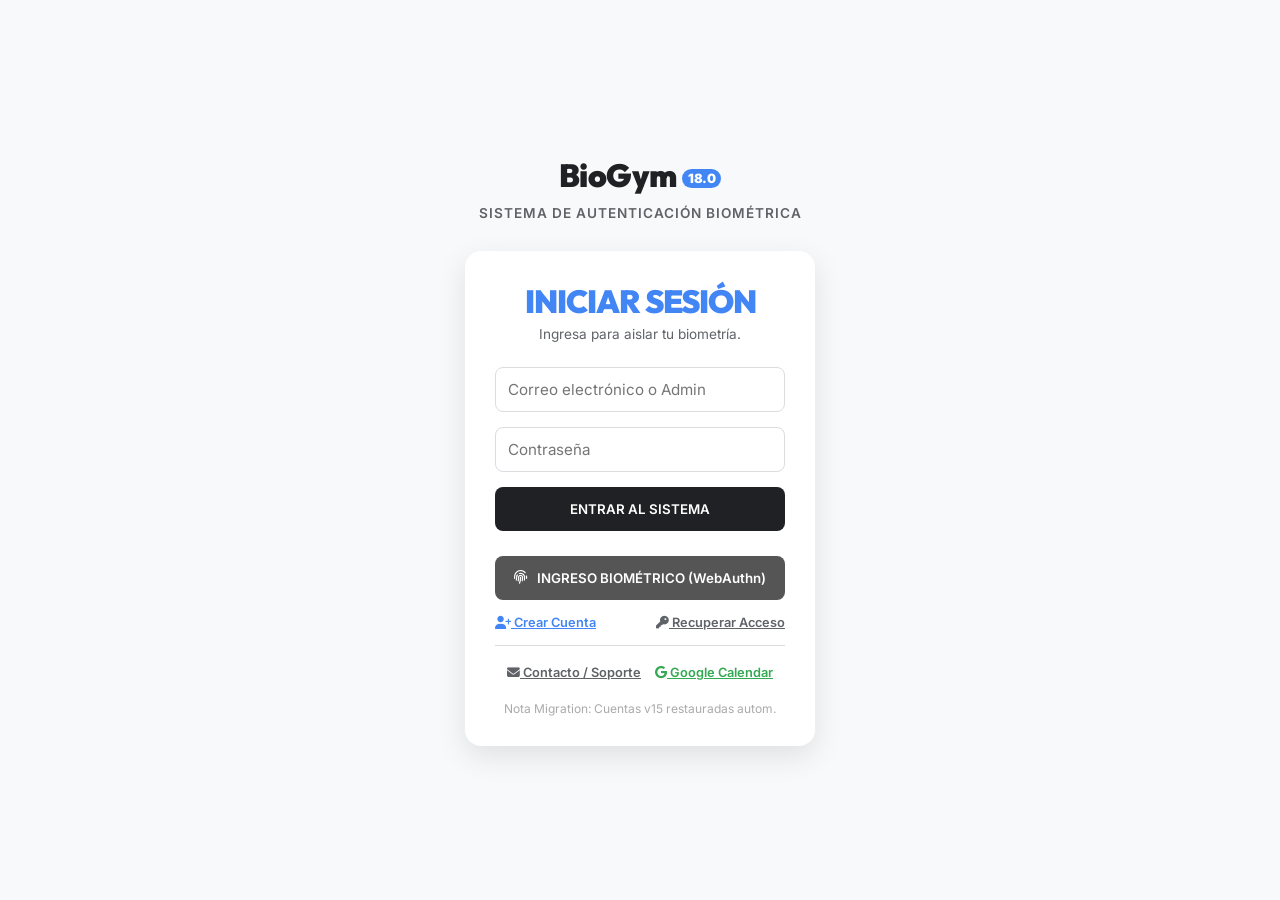
==== index.html @ f43988d3 "Revert to stable v3 - working state" ====
<!DOCTYPE html>
<html lang="es">

<head>
    <meta charset="UTF-8">
    <meta name="viewport" content="width=device-width, initial-scale=1.0, maximum-scale=1.0, user-scalable=0">
    <meta name="theme-color" content="#4285F4">
    <meta name="apple-mobile-web-app-capable" content="yes">
    <meta name="apple-mobile-web-app-status-bar-style" content="black-translucent">
    <title>BioGym | ECOSYSTEM v20.0</title>
    <link rel="manifest" href="manifest.json">
    <link rel="stylesheet" href="style.css">
    <link
        href="https://fonts.googleapis.com/css2?family=Outfit:wght@300;600;900&family=Inter:wght@400;700;800&display=swap"
        rel="stylesheet">
    <link rel="stylesheet" href="https://cdnjs.cloudflare.com/ajax/libs/font-awesome/6.4.0/css/all.min.css">
    <script src="https://cdn.jsdelivr.net/npm/chart.js"></script>
    
</head>

<body class="light-mode">
    <!-- AUTHENTICATION MATRIC -->
    <div id="auth-screen">
        <div class="g-logo" style="margin-bottom:10px; font-size:2rem;">BioGym <span class="v-pill"
                style="font-size:0.8rem;">18.0</span></div>
        <p
            style="color:var(--text-sec); font-size:0.85rem; font-weight:600; margin-bottom:30px; letter-spacing:1px; text-transform:uppercase;">
            Sistema de Autenticación Biométrica</p>

        <div class="auth-box">
            <h1 id="auth-title">INICIAR SESIÓN</h1>
            <p id="auth-subtitle">Ingresa para aislar tu biometría.</p>
            <input type="email" id="auth-email" placeholder="Correo electrónico o Admin">
            <input type="password" id="auth-pass" placeholder="Contraseña">

            <button class="auth-btn" id="btn-login-action" onclick="doLogin()">ENTRAR AL SISTEMA</button>
            <button class="auth-btn" id="btn-login-bio"
                style="background:#555; display:flex; gap:10px; justify-content:center; align-items:center; margin-top:10px;"
                onclick="doBiometric()"><i class="fas fa-fingerprint"></i> INGRESO BIOMÉTRICO
                (WebAuthn)</button>

            <div style="display:flex; justify-content:space-between; margin-top:15px; font-size:0.85rem;">
                <span class="auth-switch" onclick="toggleMode()"><i class="fas fa-user-plus"></i> Crear
                    Cuenta</span>
                <span class="auth-switch" style="color:var(--text-sec)" onclick="recoverAccount()"><i
                        class="fas fa-key"></i> Recuperar Acceso</span>
            </div>
            <div style="margin-top:15px; padding-top:15px; border-top:1px solid var(--border); text-align:center;">
                <span class="auth-switch" style="color:var(--text-sec); font-size:0.8rem;"
                    onclick="openContactModal()"><i class="fas fa-envelope"></i> Contacto / Soporte</span>
                <span class="auth-switch" style="color:var(--green); font-size:0.8rem; margin-left:10px;"
                    onclick="signInGoogle()"><i class="fab fa-google"></i> Google Calendar</span>
            </div>
            <div style="margin-top:20px; font-size:0.75rem; color:#aaa;">Nota Migration: Cuentas v15 restauradas autom.
            </div>
        </div>
    </div>

    <!-- ADMIN PANEL -->
    <div class="app-wrap" id="admin-app" style="display:none; padding:20px;">
        <header class="g-header">
            <div class="g-header-left">
                <div class="g-logo">BioGym <span class="v-pill" style="background:var(--red);">ADMIN</span></div>
            </div>
            <div class="header-tools">
                <button class="g-btn-del" onclick="logout()">CERRAR SESIÓN</button>
            </div>
        </header>
        <main class="scroll-area" style="padding-top:20px;">
            <h2>Centro de Control Global</h2>
            <p style="color:var(--text-sec); font-size:0.9rem;">Gestión completa de usuarios</p>
            <button class="g-btn-main" onclick="adminAdd()" style="background:var(--green); margin:10px 0;">
                <i class="fas fa-user-plus"></i> AGREGAR USUARIO
            </button>

            <!-- FIREBASE CONFIG PANEL -->
            <div
                style="margin:20px 0; padding:20px; background:rgba(66,133,244,0.07); border-radius:16px; border:1px dashed var(--primary);">
                <div style="font-weight:800; font-size:0.9rem; margin-bottom:10px;"><i class="fas fa-fire"
                        style="color:#FF9800"></i> Configuración Firebase (Cloud DB)</div>
                <p id="fb-status" style="font-size:0.8rem; color:var(--text-sec); margin-bottom:12px;">Sin configurar —
                    los datos solo se guardan localmente.</p>
                <textarea id="fb-config-input" placeholder='Pega aquí el objeto firebaseConfig de tu consola Firebase:
{
  &quot;apiKey&quot;: "AIza...",
  &quot;authDomain&quot;: "tu-proyecto.firebaseapp.com",
  &quot;projectId&quot;: "tu-proyecto",
  &quot;storageBucket&quot;: "...",
  &quot;messagingSenderId&quot;: "...",
  &quot;appId&quot;: "..."
}' style="height:150px; font-family:monospace; font-size:0.75rem; width:100%;"></textarea>
                <button class="g-btn-main" style="margin-top:5px;" onclick="saveFirebaseConfig()"><i
                        class="fas fa-cloud-upload-alt"></i> GUARDAR Y CONECTAR A FIRESTORE</button>
            </div>

            <!-- STATS OVERVIEW -->
            <div style="display:grid; grid-template-columns: repeat(3, 1fr); gap:10px; margin:20px 0;">
                <div style="background:white; padding:15px; border-radius:12px; text-align:center; box-shadow:var(--shadow);">
                    <div style="font-size:1.5rem; font-weight:900; color:var(--primary);" id="admin-total-users">0</div>
                    <div style="font-size:0.7rem; color:var(--text-sec);">USUARIOS</div>
                </div>
                <div style="background:white; padding:15px; border-radius:12px; text-align:center; box-shadow:var(--shadow);">
                    <div style="font-size:1.5rem; font-weight:900; color:var(--green);" id="admin-active-today">0</div>
                    <div style="font-size:0.7rem; color:var(--text-sec);">HOY</div>
                </div>
                <div style="background:white; padding:15px; border-radius:12px; text-align:center; box-shadow:var(--shadow);">
                    <div style="font-size:1.5rem; font-weight:900; color:#FF9800;" id="admin-total-steps">0</div>
                    <div style="font-size:0.7rem; color:var(--text-sec);">PASOS HOY</div>
                </div>
            </div>

            <!-- SEARCH & FILTER -->
            <div style="margin:15px 0;">
                <input type="text" id="admin-search" placeholder="Buscar usuario..." oninput="filterUsers()" style="width:100%; padding:12px; border:1px solid var(--border); border-radius:8px;">
            </div>

            <table
                style="width:100%; text-align:left; border-collapse:collapse; background:white; border-radius:12px; overflow:hidden; box-shadow:var(--shadow); margin-top:20px;">
                <thead style="background:var(--primary); color:white;">
<tr style="background:var(--primary); color:white;">
                        <th style="padding:10px;">Usuario</th>
                        <th style="padding:10px;">Último Login</th>
                        <th style="padding:10px;">Peso</th>
                        <th style="padding:10px;">Activo</th>
                        <th style="padding:10px;">Editar</th>
                        <th style="padding:10px;">Eliminar</th>
                    </tr>
                </thead>
                <tbody id="admin-user-list">
                    <!-- Filled by JS -->
                </tbody>
            </table>
            <!-- ADMIN BROADCAST PANEL -->
            <div
                style="margin:20px 0; padding:20px; background:rgba(251,188,4,0.08); border-radius:16px; border:1px dashed #FBBC04;">
                <div style="font-weight:800; font-size:0.9rem; margin-bottom:10px;"><i class="fas fa-bullhorn"
                        style="color:#FBBC04"></i> Mensajes del Sistema</div>
                <p style="font-size:0.8rem; color:var(--text-sec); margin-bottom:10px;">Envía un anuncio a todos los
                    usuarios. Aparecerá como banner al iniciar sesión.</p>
                <input type="text" id="broadcast-version" placeholder="Versión (Ej: v20.1)"
                    style="margin-bottom:8px; padding:8px; border:1px solid var(--border); border-radius:6px; width:100%;">
                <textarea id="broadcast-msg" placeholder="Escribe el mensaje para los usuarios..."
                    style="height:80px; width:100%;"></textarea>
                <button class="g-btn-main" style="margin-top:5px; background:#FBBC04; color:#000;"
                    onclick="sendBroadcast()"><i class="fas fa-paper-plane"></i> ENVIAR ANUNCIO</button>
            </div>

            <!-- CONTACT MESSAGES INBOX -->
            <div
                style="margin:10px 0; padding:20px; background:rgba(52,168,83,0.07); border-radius:16px; border:1px dashed var(--green);">
                <div style="font-weight:800; font-size:0.9rem; margin-bottom:10px;"><i class="fas fa-inbox"
                        style="color:var(--green)"></i> Mensajes de Contacto</div>
                <div id="admin-contact-inbox" style="font-size:0.8rem; color:var(--text-sec);">Cargando mensajes...
                </div>
            </div>

        </main>
    </div>

    <!-- MAIN APP ECOSYSTEM -->
    <div class="app-wrap" id="main-app" style="display:none;">
        <header class="g-header">
            <div class="g-header-left">
                <div class="g-logo" onclick="openProfilePanel()" style="cursor:pointer;">BioGym <span class="v-pill">20.0</span></div>
                <div id="sync-label" class="sync-status"><i class="fas fa-cloud"></i></div>
            </div>
            <div class="header-tools">
                <button class="icon-btn" onclick="openGuideModal()"><i class="fas fa-question-circle"></i></button>
                <button class="icon-btn" onclick="openProfilePanel()"><i class="fas fa-user-circle"></i></button>
            </div>
        </header>
        <div class="historical-nav" id="hist-nav-bar">
            <button onclick="changeDay(-1)"><i class="fas fa-arrow-left"></i></button>
            <div class="current-day-label" id="active-day-label">HOY</div>
            <button onclick="changeDay(1)"><i class="fas fa-arrow-right"></i></button>
        </div>
        <main id="main-scroll" class="scroll-area">
            <div id="dash" class="view-content active">
                <div class="dash-greeting">
                    <h2 id="dash-greeting">¡Hola!</h2>
                    <p id="dash-motd">"El progreso no es lineal, es constante."</p>
                </div>
                <!-- ANNOUNCEMENT BANNER -->
                <div id="announcement-banner"
                    style="display:none; background:linear-gradient(135deg,#174EA6,#4285F4); color:white; padding:12px 15px; border-radius:12px; margin-bottom:10px; font-size:0.8rem; position:relative;">
                    <div id="announcement-text"></div>
                    <button onclick="dismissBanner()"
                        style="position:absolute; top:8px; right:8px; background:rgba(255,255,255,0.2); border:none; color:white; border-radius:50%; width:24px; height:24px; cursor:pointer;"><i
                            class="fas fa-times"></i></button>
                </div>

                <!-- STEP COUNTER + LOCATION PROMPT -->
                <section class="tile-card"
                    style="background:linear-gradient(135deg,rgba(66,133,244,0.08), rgba(52,168,83,0.08)); border:1px solid rgba(66,133,244,0.2);">
                    <div style="display:flex; justify-content:space-between; align-items:center;">
                        <div>
                            <div
                                style="font-size:0.7rem; font-weight:700; color:var(--text-sec); text-transform:uppercase; letter-spacing:0.5px;">
                                <i class="fas fa-shoe-prints"></i> PASOS HOY
                            </div>
                            <div style="font-size:2.2rem; font-weight:900; color:var(--primary); letter-spacing:-1px;"
                                id="step-count">0</div>
                            <div style="font-size:0.7rem; color:var(--text-sec);"><span id="step-calories">0</span> kcal
                                estimadas</div>
                            <div
                                style="font-size:0.75rem; font-weight:700; color:var(--text-sec); margin-top:5px; border-top:1px solid rgba(0,0,0,0.05); padding-top:5px;">
                                <i class="fas fa-weight"></i> PESO: <span id="dash-weight-val">0</span> kg
                            </div>
                        </div>
                        <div style="text-align:right;">
                            <div
                                style="font-size:0.7rem; font-weight:700; color:var(--text-sec); text-transform:uppercase; letter-spacing:0.5px;">
                                <i class="fas fa-map-marker-alt"></i> ZONA ACTUAL
                            </div>
                            <div id="current-zone"
                                style="font-size:0.85rem; font-weight:700; color:var(--text-main); max-width:150px;">
                                Detectando...</div>
                        </div>
                    </div>
                    <div id="location-mood-prompt"
                        style="display:none; margin-top:12px; padding:10px; background:rgba(255,255,255,0.7); border-radius:8px; font-size:0.8rem;">
                        <div id="location-prompt-text" style="font-weight:600; margin-bottom:8px;"></div>
                        <div style="display:flex; gap:8px; flex-wrap:wrap;">
                            <button onclick="logDailyMood('Feliz')"
                                style="background:var(--green); color:white; border:none; border-radius:6px; padding:4px 10px; font-size:0.75rem; cursor:pointer;">Feliz</button>
                            <button onclick="logDailyMood('Neutral')"
                                style="background:var(--primary); color:white; border:none; border-radius:6px; padding:4px 10px; font-size:0.75rem; cursor:pointer;">Neutral</button>
                            <button onclick="logDailyMood('Ansioso')"
                                style="background:#FF9800; color:white; border:none; border-radius:6px; padding:4px 10px; font-size:0.75rem; cursor:pointer;">Ansioso</button>
                            <button onclick="logDailyMood('Triste')"
                                style="background:var(--red); color:white; border:none; border-radius:6px; padding:4px 10px; font-size:0.75rem; cursor:pointer;">Triste</button>
                        </div>
                        <div id="location-encourage"
                            style="margin-top:8px; font-style:italic; color:var(--primary); font-size:0.75rem;"></div>
                    </div>
                </section>

                <!-- AI COPILOT -->
                <section class="tile-card ai-hero">
                    <div class="ai-box">
                        <div class="ai-orb"></div>
                        <div class="ai-text" id="ai-health-tip">Analizando biometría para generar sugerencias...</div>
                    </div>
                </section>

                <div id="ai-analysis-result" class="ai-response-box"
                    style="display:none; margin-bottom:15px; margin-top:0;"></div>

                <!-- EMOCIONAL -->
                <section class="tile-card">
                    <div class="tile-label">REACCIÓN EMOCIONAL</div>
                    <div class="mood-grid-btns" style="grid-template-columns: repeat(5, 1fr);">
                        <button id="mood-Feliz" class="mood-btn" onclick="logDailyMood('Feliz')"><i
                                class="fas fa-smile"></i><span style="font-size:0.65rem;">FELIZ</span></button>
                        <button id="mood-Neutral" class="mood-btn" onclick="logDailyMood('Neutral')"><i
                                class="fas fa-meh"></i><span style="font-size:0.65rem;">NEUTRAL</span></button>
                        <button id="mood-Ansioso" class="mood-btn" onclick="logDailyMood('Ansioso')"><i
                                class="fas fa-bolt"></i><span style="font-size:0.65rem;">ANSIOSO</span></button>
                        <button id="mood-Enojado" class="mood-btn" onclick="logDailyMood('Enojado')"><i
                                class="fas fa-angry"></i><span style="font-size:0.65rem;">ENOJADO</span></button>
                        <button id="mood-Triste" class="mood-btn" onclick="logDailyMood('Triste')"><i
                                class="fas fa-frown"></i><span style="font-size:0.65rem;">TRISTE</span></button>
                    </div>
                </section>
                <!-- HEALTH -->
                <section class="tile-card health-box">
                    <div class="tile-label">MÉTRICAS DE BIENESTAR</div>
                    <div class="metrics-stack">
                        <div class="metric-row">
                            <span>Agua (<span id="target-water">2.5L</span>)</span>
                            <div class="progress">
                                <div id="bar-water" class="bar"></div>
                            </div>
                        </div>
                        <div class="metric-row">
                            <span>Sueño (8H)</span>
                            <div class="progress">
                                <div id="bar-sleep" class="bar"></div>
                            </div>
                        </div>
                        <div class="sleep-quality-row">
                            <span>Calidad Sueño:</span>
                            <div class="quality-btns">
                                <button onclick="saveSleepQuality(1)">1</button>
                                <button onclick="saveSleepQuality(3)">3</button>
                                <button onclick="saveSleepQuality(5)">5</button>
                                <button onclick="saveSleepQuality(7)">7</button>
                                <button onclick="saveSleepQuality(10)">10</button>
                            </div>
                        </div>
                    </div>
                    <textarea id="dream-input" placeholder="¿Qué soñaste? (opcional)" style="margin-top:10px; height:50px;" oninput="saveDream()"></textarea>
                </section>
                <!-- HABITS -->
                <section class="tile-card">
                    <div class="tile-head">
                        <span class="tile-label">HÁBITOS DE HOY</span>
                        <div class="habit-tools">
                            <button class="icon-btn small" onclick="toggleEditHabits()"><i
                                    class="fas fa-pen"></i></button>
                            <button class="add-btn" onclick="openHabitModal()"><i class="fas fa-plus"></i></button>
                        </div>
                    </div>
                    <div id="action-grid" class="action-grid"></div>
                </section>
                <div class="tile-grid-2">
                    <div class="tile-card bio-tile">
                        <div class="bio-icon"><i class="fas fa-droplet"></i></div>
                        <div class="bio-val"><span id="water-val">0.0</span>L</div>
                        <div class="bio-ctrls"><button onclick="updateWater(-0.5)">-</button><button
                                onclick="updateWater(0.5)">+</button></div>
                    </div>
                    <div class="tile-card bio-tile">
                        <div class="bio-icon"><i class="fas fa-moon"></i></div>
                        <div class="bio-val"><span id="sleep-val">0</span>H</div>
                        <div class="bio-ctrls"><button onclick="updateSleep(-1)">-</button><button
                                onclick="updateSleep(1)">+</button></div>
                    </div>
                </div>
                <section class="tile-card nut-card">
                    <div class="tile-label">REGISTRO NUTRICIONAL DIARIO</div>
                    <div class="nut-fields">
                        <div class="nut-f"><label>Desayuno</label><input type="text" id="nut-breakfast"
                                oninput="saveDailyData()"></div>
                        <div class="nut-f"><label>Almuerzo</label><input type="text" id="nut-lunch"
                                oninput="saveDailyData()"></div>
                        <div class="nut-f"><label>Cena</label><input type="text" id="nut-dinner"
                                oninput="saveDailyData()"></div>
                    </div>
                </section>
                <!-- PESO Y NUTRICION -->
                <section class="tile-card" id="weight-section">
                    <div class="tile-head"><span class="tile-label"><i class="fas fa-weight"></i> PESO & NUTRICIÓN</span></div>
                    <div class="weight-input-row">
                        <input type="number" id="weight-input" placeholder="Peso (kg)" step="0.1" onchange="saveWeight()">
                        <button onclick="saveWeight()" class="g-btn-main" style="width:auto; padding:10px 20px;"><i class="fas fa-save"></i></button>
                    </div>
                    <div class="weight-chart-row"><canvas id="weight-chart" style="max-height:100px; width:100%;"></canvas></div>
                    <div class="macros-row">
                        <div class="macro-input"><label>Calorías</label><input type="number" id="cal-input" placeholder="0" onchange="saveMacros()"></div>
                        <div class="macro-input"><label>Proteína (g)</label><input type="number" id="prot-input" placeholder="0" onchange="saveMacros()"></div>
                        <div class="macro-input"><label>Carbs (g)</label><input type="number" id="carb-input" placeholder="0" onchange="saveMacros()"></div>
                        <div class="macro-input"><label>Grasas (g)</label><input type="number" id="fat-input" placeholder="0" onchange="saveMacros()"></div>
                    </div>
                </section>
                <!-- EJERCICIOS -->
                <section class="tile-card">
                    <div class="tile-head">
                        <span class="tile-label"><i class="fas fa-dumbbell"></i> EJERCICIOS</span>
                        <button class="add-btn" onclick="openExerciseModal()"><i class="fas fa-plus"></i></button>
                    </div>
                    <div id="exercise-list" class="exercise-list"></div>
                </section>
                <!-- MEDICIONES CORPORALES -->
                <section class="tile-card">
                    <div class="tile-head"><span class="tile-label"><i class="fas fa-ruler"></i> MEDICIONES</span></div>
                    <div class="measure-grid">
                        <div class="measure-item"><label>Cintura (cm)</label><input type="number" id="waist-input" onchange="saveMeasure('waist')"></div>
                        <div class="measure-item"><label>Bíceps (cm)</label><input type="number" id="bicep-input" onchange="saveMeasure('bicep')"></div>
                        <div class="measure-item"><label>Pecho (cm)</label><input type="number" id="chest-input" onchange="saveMeasure('chest')"></div>
                        <div class="measure-item"><label>Pierna (cm)</label><input type="number" id="leg-input" onchange="saveMeasure('leg')"></div>
                    </div>
                    <button class="g-btn-main" onclick="showMeasureHistory()"><i class="fas fa-history"></i> VER HISTORIAL</button>
                </section>
                <!-- FOTOS DE PROGRESO -->
                <section class="tile-card">
                    <div class="tile-head"><span class="tile-label"><i class="fas fa-camera"></i> FOTOS PROGRESO</span></div>
                    <div class="progress-photos-grid" id="progress-photos"></div>
                    <input type="file" id="progress-photo-upload" accept="image/*" style="display:none;" onchange="uploadProgressPhoto()">
                    <button class="g-btn-main" onclick="document.getElementById('progress-photo-upload').click()"><i class="fas fa-camera"></i> SUBIR FOTO</button>
                </section>
                <section class="tile-card">
                    <div class="tile-label">BITÁCORA COGNITIVA & IA</div>
                    <textarea id="welfare-notes"
                        placeholder="Escribe tus reflexiones del día... El análisis aparece automáticamente."
                        oninput="saveDailyData(); scheduleBitacoraAnalysis();"></textarea>
                    <button class="g-btn-main" onclick="analyzeCognitiveLog()" style="margin-top:5px;"><i
                            class="fas fa-robot"></i> Analizar con IA (Manual)</button>
                    <div id="bitacora-typing-indicator"
                        style="display:none; font-size:0.75rem; color:var(--primary); margin-top:5px;"><i
                            class="fas fa-circle-notch fa-spin"></i> Analizando en tiempo real...</div>
                </section>
                <section class="tile-card timeline-card">
                    <div class="tile-label">HISTORIAL (GEO-TAGGED LUGARES)</div>
                    <div id="daily-log" class="timeline-list"></div>
                </section>
            </div>
            <!-- MONTHLY CALENDAR -->
            <div id="monthly" class="view-content">
                <section class="tile-card">
                    <div class="tile-head">
                        <span class="tile-label"><i class="fas fa-calendar-alt"></i> CALENDARIO MES</span>
                        <div class="cal-nav">
                            <button onclick="changeMonthlyView(-1)"><i class="fas fa-chevron-left"></i></button>
                            <span id="monthly-title" style="font-weight: 800; text-transform: uppercase;">...</span>
                            <button onclick="changeMonthlyView(1)"><i class="fas fa-chevron-right"></i></button>
                        </div>
                    </div>
                    <div style="font-size:0.75rem; color:#666; text-align:center; margin-bottom:15px;">Toca un día para
                        abrir su registro detallado de rutas y actividades.<br>Colores según estado emocional.</div>
                    <div id="monthly-calendar-grid" class="g-calendar-grid" style="display:grid; grid-template-columns:repeat(7,1fr); gap:3px; margin-bottom:15px;"></div>
                    <div id="monthly-ai-report"
                        style="margin-top:20px; padding:15px; background:rgba(66,133,244,0.05); border-radius:12px; border:1px solid rgba(66,133,244,0.2); font-size:0.8rem; line-height:1.5;">
                    </div>
                </section>
            </div>
            <!-- STATS -->
            <div id="stats" class="view-content">
                <section class="tile-card">
                    <div class="tile-label">TENDENCIA EMOCIONAL 7 DÍAS</div>
                    <div style="display:flex; justify-content:space-around; align-items:flex-end; height:60px; padding-top:10px;"
                        id="mood-bars"></div>
                </section>
                <section class="tile-card">
                    <div class="tile-label">TENDENCIA HÍDRICA Y SUEÑO</div>
                    <canvas id="chart-bio" style="max-height: 200px;"></canvas>
                </section>
                <section class="tile-card map-card">
                    <div class="tile-label">TELEMETRÍA GPS DEL DÍA SELECCIONADO</div>
                    <div id="phantom-map" class="map-container"></div>
                    <div class="gps-hero">
                        <div id="gps-mode" class="gps-mode">ESTÁTICO</div>
                        <div class="gps-data"><span id="gps-speed">0.0 km/h</span> | <span id="gps-dist">0.00 km</span>
                        </div>
                    </div>
                </section>
            </div>
        </main>
        <nav class="g-nav">
            <button class="nav-item active" onclick="showView('dash')"><i
                    class="fas fa-home"></i><span>DASH</span></button>
            <button class="nav-item" onclick="showView('monthly')"><i
                    class="fas fa-calendar-alt"></i><span>MES</span></button>
            <button class="nav-item" onclick="showView('stats')"><i
                    class="fas fa-chart-pie"></i><span>MÉTRICAS</span></button>
        </nav>
    </div>

    <!-- MODALS -->

    <!-- REGISTRATION SECURITY SHIELD -->
    <div id="security-modal" class="modal" style="z-index:9999;">
        <div class="modal-content profile">
            <h3 style="color:var(--primary);"><i class="fas fa-shield-alt"></i> MATRIX DE SEGURIDAD BIOGYM</h3>
            <p style="font-size:0.85rem; color:#666;">Tu biometría está localmente encriptada. Guarda esta frase
                mnemotécnica inviolable de 12 palabras y tus códigos estáticos para recuperar cuenta si olvidas tu
                clave.</p>
            <div style="background:#eee; padding:15px; border-radius:8px; margin:15px 0;">
                <strong style="color:red; font-size:0.8rem;">Frase Mnemotécnica (Cópiala):</strong><br>
                <code id="sec-phrase" style="word-wrap:break-word; font-size:1.1rem; color:#222;">...</code>
            </div>
            <div style="background:#eee; padding:15px; border-radius:8px; margin:15px 0;">
                <strong style="font-size:0.8rem;">Códigos de Respaldo Offline (Tokens):</strong><br>
                <ul id="sec-tokens" style="font-family:monospace; margin-top:5px; padding-left:20px; color:#222;"></ul>
            </div>
            <button class="g-btn-main" onclick="confirmSecuritySaved()">LO HE GUARDADO CON SEGURIDAD</button>
        </div>
    </div>

    <!-- RECOVERY FLOW -->
    <div id="recovery-modal" class="modal">
        <div class="modal-content profile">
            <h3><i class="fas fa-key"></i> Protocolo de Recuperación</h3>
            <p style="font-size:0.85rem; margin-bottom:15px;">Ingresa tu frase de 12 palabras O un token válido para
                resetear tu bóveda local.</p>
            <input type="email" id="rec-email" placeholder="Usuario/Correo a recuperar">
            <textarea id="rec-code" placeholder="Pega tu frase de 12 palabras o tu Token único"
                style="height:80px;"></textarea>
            <button class="g-btn-main" onclick="recoverAccount()">RECUPERAR CUENTA</button>
            <button class="g-btn-close" onclick="closeModal()">CANCELAR</button>
        </div>
    </div>

    <!-- PROFILE -->
    <div id="profile-modal" class="modal">
        <div class="modal-content profile">
            <h3>PANEL DE ADMINISTRACIÓN</h3>
            <div class="user-hero">
                <label for="user-avatar-upload" style="cursor:pointer;" title="Subir foto">
                    <img id="user-avatar" src="https://via.placeholder.com/70" class="avatar" alt="Avatar">
                </label>
                <input type="file" id="user-avatar-upload" style="display:none;" accept="image/*"
                    onchange="uploadAvatarLocal()">
                <div class="file-upload-lbl" onclick="document.getElementById('user-avatar-upload').click()">Subir Foto
                    de Perfil</div>
                <div class="manual-profile">
                    <input type="text" id="user-name-input" placeholder="Tu Nombre" onchange="updateProfileManual()">
                </div>
            </div>
            <div class="bio-setup" style="margin-top:15px;">
                <label>Estatura (metros):</label>
                <input type="number" id="user-height" step="0.01" placeholder="Ej: 1.75" onchange="calcBMI()">
                <label>Peso (kg):</label>
                <input type="number" id="user-weight" step="0.1" placeholder="Ej: 70.5" onchange="calcBMI()">
                <div class="bmi-result">Índice (IMC): <strong id="user-bmi"
                        style="font-size:1.2rem;">--</strong><br><span id="bmi-status"></span></div>

                <label style="margin-top:10px; display:block;">Sexo (IA):</label>
                <select id="user-sex" onchange="updateProfileManual()"
                    style="width:100%; padding:8px; border:1px solid var(--border); border-radius:6px;">
                    <option value="none">No especificar</option>
                    <option value="male">Masculino</option>
                    <option value="female">Femenino</option>
                </select>

                <label style="margin-top:10px; display:block;">Actividad Principal / Tipo de Trabajo:</label>
                <select id="user-activity" onchange="updateProfileManual()"
                    style="width:100%; padding:8px; border:1px solid var(--border); border-radius:6px; margin-bottom:8px;">
                    <option value="none">No especificar</option>
                    <option value="sedentary">Trabajo de Oficina / Sedentario</option>
                    <option value="active">Trabajo Físico / Activo</option>
                    <option value="student">Estudiante / Académico</option>
                    <option value="athlete">Atleta / Deportivo</option>
                </select>

                <label>Apellido:</label>
                <input type="text" id="user-apellido" placeholder="Tu Apellido" onchange="updateProfileManual()">
                <label>Edad:</label>
                <input type="number" id="user-age" placeholder="Ej: 35" onchange="updateProfileManual()">
            </div>
            <div
                style="margin-top:15px; padding:15px; background:rgba(52,168,83,0.06); border-radius:12px; border:1px dashed var(--green);">
                <div style="font-size:0.75rem; font-weight:700; color:var(--text-sec); margin-bottom:8px;"><i
                        class="fas fa-envelope"></i> CONTACTO / SOPORTE</div>
                <textarea id="contact-msg-profile" placeholder="Escríbeme tu sugerencia o reporte de error..."
                    style="height:70px;"></textarea>
                <button class="g-btn-main" style="background:var(--green); margin-top:5px; font-size:0.85rem;"
                    onclick="submitContactMessage()"><i class="fas fa-paper-plane"></i> ENVIAR</button>
            </div>
            <div style="margin-top:15px; padding:15px; background:rgba(66,133,244,0.06); border-radius:12px; border:1px dashed var(--primary);">
                <div style="font-size:0.75rem; font-weight:700; color:var(--text-sec); margin-bottom:8px;"><i class="fab fa-google"></i> GOOGLE CALENDAR</div>
                <button class="g-btn-main" style="background:#4285F4; font-size:0.85rem;" onclick="signInGoogle()"><i class="fab fa-google"></i> CONECTAR</button>
                <button class="g-btn-main" style="background:var(--primary); font-size:0.85rem; margin-top:5px;" onclick="syncToGoogleCalendar()"><i class="fas fa-sync"></i> SINCRONIZAR HOY</button>
            </div>
            <div style="margin-top:15px; padding:15px; background:rgba(234,67,53,0.06); border-radius:12px; border:1px dashed var(--red);">
                <div style="font-size:0.75rem; font-weight:700; color:var(--text-sec); margin-bottom:8px;"><i class="fas fa-cloud-download-alt"></i> SINCRONIZAR ENTRE EQUIPOS</div>
                <button class="g-btn-main" style="background:#000; font-size:0.85rem;" onclick="crossDeviceSync()"><i class="fas fa-sync"></i> TRAER DATOS DE LA NUBE</button>

            <div style="margin-top:20px; text-align:left; border-top:1px solid var(--border); padding-top:15px;">
                <label
                    style="font-size: 0.75rem; font-weight: 700; color: var(--text-sec); display: block; margin-bottom: 5px;"><i
                        class="fas fa-lock"></i> SEGURIDAD DE LA CUENTA</label>
                <div style="display:flex; flex-direction:column; gap:5px;">
                    <button class="g-btn-main" style="background:#000; font-size:0.85rem;"
                        onclick="revealSecurePhrase()"><i class="fas fa-eye"></i> Revelar Frase Mnemotécnica</button>
                    <button class="g-btn-main" style="background:#333; font-size:0.85rem;"
                        onclick="changeUserPassword()"><i class="fas fa-key"></i> Cambiar Contraseña Local</button>
                </div>
            </div>

            <div
                style="margin:20px 0; padding:15px; background:rgba(66,133,244,0.05); border-radius:12px; font-size:0.8rem; text-align:center;">
                <strong>Créditos:</strong><br>Aplicación Desarrollada por el Ing. Angel Rodriguez.<br>
                <a href="https://nautiluz.github.io/Angel-Rodriguez/" target="_blank"
                    style="color:var(--primary); text-decoration:none; display:inline-block; margin-top:5px;"><i
                        class="fas fa-id-card"></i> Ver Tarjeta de Presentación</a>
            </div>

            <button class="g-btn-close" onclick="closeModal()">GUARDAR Y CERRAR</button>
            <button class="g-btn-main" style="background:#9C27B0; margin-top:5px;" onclick="startVoice()"><i class="fas fa-microphone"></i> COMANDOS DE VOZ</button>
            <button class="g-btn-main" style="background:#FF9800; margin-top:5px;" onclick="exportData('json')">📥 Exportar JSON</button>
            <button class="g-btn-main" style="background:#4CAF50; margin-top:5px;" onclick="exportData('csv')">📊 Exportar CSV</button>
            <button class="g-btn-main" style="background:#607D8B; margin-top:5px;" onclick="toggleDarkMode()">🌙 Modo Oscuro</button>
            <button class="g-btn-del" style="background:#5F6368; color:white;" onclick="appLogout()">CERRAR
                SESIÓN</button>
        </div>
    </div>

    <div id="habit-modal" class="modal">
        <div class="modal-content">
            <h3 id="habit-modal-title">NUEVO HÁBITO</h3>
            <input type="hidden" id="edit-habit-id" value="">
            <input type="text" id="habit-name" placeholder="Ej: Entrenamiento">
            <input type="text" id="habit-icon" placeholder="Ej: book, running, star" value="star">
            <button class="g-btn-main" onclick="saveHabitData()">GUARDAR</button>
            <button id="btn-del-habit" class="g-btn-del" onclick="deleteHabit()" style="display:none;">ELIMINAR
                HÁBITO</button>
            <button class="g-btn-close" onclick="closeModal()">CANCELAR</button>
        </div>
    </div>

    <div id="guide-modal" class="modal">
        <div class="modal-content profile" style="text-align:left;">
            <h3>MANUAL OPERATIVO BIOGYM</h3>
            <div style="font-size:0.85rem; line-height:1.6;">
                <strong><i class="fas fa-home"></i> DASH (Panel Central):</strong> Registra agua, sueño y hábitos. El
                contador de pasos y la zona GPS se actualizan automáticamente.<br><br>
                <strong><i class="fas fa-brain"></i> BITÁCORA E IA:</strong> Escribe cómo te sientes. El análisis IA
                aparece automáticamente 2.5 segundos después de que termines de escribir.<br><br>
                <strong><i class="fas fa-map-marker-alt"></i> TELEMETRÍA (Mes):</strong> Las emociones registran
                coordenadas GPS, permitiéndote ver dónde ocurre cada cambio anímico.<br><br>
                <strong><i class="fas fa-shoe-prints"></i> PASOS:</strong> El acelerómetro de tu dispositivo cuenta los
                pasos del día y estima las calorías quemadas.<br><br>
                <strong><i class="fas fa-cloud"></i> SYNC:</strong> Los datos se guardan localmente y en Firebase. Si
                pierdes conexión, se sincronizan automáticamente al reconectar.
            </div>
            <button class="g-btn-close" onclick="closeModal()">ENTENDIDO</button>
        </div>
    </div>

    <!-- PROFILE WIZARD MODAL -->
    <div id="profile-wizard-modal" class="modal" style="z-index:10001;">
        <div class="modal-content profile">
            <h3 style="color:var(--primary);"><i class="fas fa-user-check"></i> Completa tu Perfil BioGym</h3>
            <p style="font-size:0.82rem; color:var(--text-sec); margin-bottom:15px;">Para que el análisis de IA sea
                preciso necesitamos algunos datos básicos. Solo se hace una vez.</p>
            <div class="bio-setup">
                <label>Nombre Completo (Nombre y Apellido):</label>
                <input type="text" id="wiz-name" placeholder="Ej: Angel Rodriguez">
                <label>Edad:</label>
                <input type="number" id="wiz-age" placeholder="Ej: 35">
                <label>Estatura (metros):</label>
                <input type="number" id="wiz-height" step="0.01" placeholder="Ej: 1.75">
                <label>Peso (kg):</label>
                <input type="number" id="wiz-weight" step="0.1" placeholder="Ej: 70.5">
                <label>Sexo (IA):</label>
                <select id="wiz-sex"
                    style="width:100%; padding:8px; border:1px solid var(--border); border-radius:6px; margin-bottom:10px;">
                    <option value="none">No especificar</option>
                    <option value="male">Masculino</option>
                    <option value="female">Femenino</option>
                </select>
                <label>Tipo de Trabajo / Actividad Principal:</label>
                <select id="wiz-activity"
                    style="width:100%; padding:8px; border:1px solid var(--border); border-radius:6px; margin-bottom:10px;">
                    <option value="none">No especificar</option>
                    <option value="sedentary">Trabajo de Oficina / Sedentario</option>
                    <option value="active">Trabajo Físico / Activo</option>
                    <option value="student">Estudiante / Académico</option>
                    <option value="athlete">Atleta / Deportivo</option>
                </select>
            </div>
            <button class="g-btn-main" onclick="saveProfileWizard()"><i class="fas fa-check-circle"></i> GUARDAR Y
                COMENZAR</button>
            <button class="g-btn-close" style="margin-top:8px;" onclick="skipProfileWizard()">Completar más
                tarde</button>
        </div>
    </div>

    <!-- CONTACT MODAL (from login screen) -->
    <div id="contact-modal" class="modal">
        <div class="modal-content">
            <h3><i class="fas fa-envelope"></i> Contacto / Soporte</h3>
            <p style="font-size:0.82rem; color:var(--text-sec); margin-bottom:15px;">Envía sugerencias, reportes de
                errores o cualquier mensaje al desarrollador.</p>
            <input type="email" id="contact-from" placeholder="Tu correo (opcional)">
            <textarea id="contact-msg-modal" placeholder="Escribe tu mensaje aquí..." style="height:100px;"></textarea>
            <button class="g-btn-main" onclick="submitContactFromModal()"><i class="fas fa-paper-plane"></i> ENVIAR
                MENSAJE</button>
            <button class="g-btn-close" style="margin-top:8px;" onclick="closeModal()">CERRAR</button>
        </div>
    </div>

    <script src="app.js"></script>
</body>

</html>
---- style.css ----
/* PHANTOM v15.0 STYLESHEET */
:root {
    --primary: #4285F4;
    --primary-light: #E8F0FE;
    --primary-dark: #174EA6;
    --bg-color: #F8F9FA;
    --surface: #FFFFFF;
    --text-main: #202124;
    --text-sec: #5F6368;
    --border: #DADCE0;
    --shadow: 0 4px 6px rgba(0, 0, 0, 0.05);

    --green: #34A853;
    --green-light: #CEEAD6;
    --red: #EA4335;
    --red-light: #FAD2CF;
    --yellow: #FBBC04;
}

@media (min-width: 768px) {
    .app-wrap { max-width: 480px; margin: 0 auto; }
    body { background: #e5e5e5; }
    #auth-screen { background: linear-gradient(135deg, #F8F9FA 0%, #E8F0FE 100%); }
    .tile-card { padding: 20px; }
    .tile-card:hover { transform: translateY(-2px); transition: 0.2s; }
}

@media (min-width: 1024px) {
    .app-wrap { max-width: 420px; border-radius: 20px; margin: 20px auto; box-shadow: 0 20px 60px rgba(0,0,0,0.15); }
    .tile-grid-2 { grid-template-columns: repeat(2, 1fr); }
}

@media (max-width: 380px) {
    .app-wrap { width: 100%; }
    .action-grid { grid-template-columns: repeat(2, 1fr); }
    .tile-grid-2 { grid-template-columns: 1fr; }
}

* {
    box-sizing: border-box;
    margin: 0;
    padding: 0;
    font-family: 'Inter', sans-serif;
}

body {
    background: var(--bg-color);
    color: var(--text-main);
    height: 100dvh;
    display: flex;
    justify-content: center;
    overflow: hidden;
}

/* AUTH SCREEN */
#auth-screen {
    position: fixed;
    top: 0;
    left: 0;
    right: 0;
    bottom: 0;
    background: var(--bg-color);
    z-index: 10000;
    display: flex;
    flex-direction: column;
    align-items: center;
    justify-content: center;
    padding: 20px;
}

.auth-box {
    background: var(--surface);
    padding: 30px;
    border-radius: 16px;
    box-shadow: 0 10px 30px rgba(0, 0, 0, 0.1);
    width: 100%;
    max-width: 350px;
    text-align: center;
}

.auth-box h1 {
    font-family: 'Outfit', sans-serif;
    font-weight: 900;
    letter-spacing: -1px;
    color: var(--primary);
    margin-bottom: 5px;
}

.auth-box p {
    color: var(--text-sec);
    font-size: 0.85rem;
    margin-bottom: 25px;
}

.auth-box input {
    width: 100%;
    padding: 12px;
    margin-bottom: 15px;
    border: 1px solid var(--border);
    border-radius: 8px;
    font-size: 0.95rem;
}

.auth-btn {
    width: 100%;
    padding: 14px;
    background: var(--text-main);
    color: white;
    border: none;
    border-radius: 8px;
    font-weight: 600;
    cursor: pointer;
    margin-bottom: 15px;
}

.auth-switch {
    font-size: 0.8rem;
    color: var(--primary);
    cursor: pointer;
    font-weight: 600;
    text-decoration: underline;
}

.app-wrap {
    width: 100%;
    max-width: 480px;
    height: 100dvh;
    background: var(--surface);
    display: flex;
    flex-direction: column;
    box-shadow: 0 0 20px rgba(0, 0, 0, 0.05);
    position: relative;
}

/* HEADER */
.g-header {
    height: 60px;
    padding: 0 20px;
    display: flex;
    justify-content: space-between;
    align-items: center;
    border-bottom: 1px solid var(--border);
    background: var(--surface);
}

.g-logo {
    font-family: 'Outfit', sans-serif;
    font-weight: 900;
    font-size: 1.4rem;
    letter-spacing: -0.5px;
}

.v-pill {
    background: var(--primary);
    color: white;
    font-size: 0.6rem;
    padding: 2px 6px;
    border-radius: 10px;
    vertical-align: middle;
}

.sync-status {
    font-size: 0.65rem;
    color: var(--green);
    font-weight: 600;
    margin-top: 2px;
}

.icon-btn {
    background: none;
    border: none;
    font-size: 1.4rem;
    color: var(--primary);
    cursor: pointer;
    padding: 5px;
    margin-left: 10px;
}

/* GREETING */
.dash-greeting {
    padding: 20px 20px 5px 20px;
    text-align: left;
}

.dash-greeting h2 {
    font-size: 1.5rem;
    font-weight: 800;
    color: var(--text-main);
    margin-bottom: 3px;
}

.dash-greeting p {
    font-size: 0.85rem;
    color: var(--text-sec);
    font-style: italic;
}

/* NAV / HISTORY */
.historical-nav {
    display: none;
    justify-content: space-between;
    align-items: center;
    padding: 10px 20px;
    background: var(--primary-light);
    color: var(--primary-dark);
    font-weight: 700;
}

.historical-nav button {
    background: none;
    border: none;
    font-size: 1.2rem;
    color: var(--primary);
    cursor: pointer;
}

.current-day-label {
    font-size: 1rem;
    text-transform: uppercase;
    font-weight: 800;
}

.scroll-area {
    flex: 1;
    overflow-y: auto;
    padding: 10px 15px 80px 15px;
}

.view-content {
    display: none;
    animation: fadeIn 0.3s ease;
}

.view-content.active {
    display: block;
}

/* CARDS */
.tile-card {
    background: var(--surface);
    border: 1px solid var(--border);
    border-radius: 12px;
    padding: 15px;
    margin-bottom: 15px;
    box-shadow: var(--shadow);
}

.tile-label {
    font-size: 0.75rem;
    font-weight: 700;
    color: var(--text-sec);
    text-transform: uppercase;
    letter-spacing: 0.5px;
    display: block;
    margin-bottom: 10px;
}

.tile-head {
    display: flex;
    justify-content: space-between;
    align-items: center;
    margin-bottom: 10px;
}

.tile-head .tile-label {
    margin-bottom: 0;
}

/* AI COPILOT */
.ai-hero {
    background: linear-gradient(135deg, rgba(66, 133, 244, 0.05), rgba(66, 133, 244, 0.15));
    border: 1px solid rgba(66, 133, 244, 0.2);
}

.ai-box {
    display: flex;
    align-items: center;
    gap: 15px;
}

.ai-orb {
    width: 24px;
    height: 24px;
    border-radius: 50%;
    background: var(--primary);
    box-shadow: 0 0 15px var(--primary);
    animation: pulse 2s infinite ease-in-out;
    flex-shrink: 0;
}

.ai-text {
    font-size: 0.85rem;
    font-weight: 600;
    color: var(--primary-dark);
    line-height: 1.4;
}

/* MOOD GRID */
.mood-grid-btns {
    display: grid;
    grid-template-columns: repeat(4, 1fr);
    gap: 10px;
}

.mood-btn {
    display: flex;
    flex-direction: column;
    align-items: center;
    justify-content: center;
    background: var(--bg-color);
    border: 1px solid var(--border);
    border-radius: 12px;
    padding: 12px 5px;
    cursor: pointer;
    transition: all 0.2s;
}

.mood-btn i {
    font-size: 1.5rem;
    margin-bottom: 5px;
    color: var(--text-sec);
}

.mood-btn span {
    font-size: 0.65rem;
    font-weight: 700;
    color: var(--text-sec);
}

.mood-btn.active#mood-Happy {
    background: var(--green-light);
    border-color: var(--green);
}

.mood-btn.active#mood-Happy i,
.mood-btn.active#mood-Happy span {
    color: var(--green);
}

.mood-btn.active#mood-Neutral {
    background: var(--primary-light);
    border-color: var(--primary);
}

.mood-btn.active#mood-Neutral i,
.mood-btn.active#mood-Neutral span {
    color: var(--primary);
}

.mood-btn.active#mood-Anxious {
    background: #FFF3E0;
    border-color: #FF9800;
}

.mood-btn.active#mood-Anxious i,
.mood-btn.active#mood-Anxious span {
    color: #FF9800;
}

.mood-btn.active#mood-Sad {
    background: var(--red-light);
    border-color: var(--red);
}

.mood-btn.active#mood-Sad i,
.mood-btn.active#mood-Sad span {
    color: var(--red);
}

/* HEALTH BOX */
.metrics-stack {
    display: flex;
    flex-direction: column;
    gap: 10px;
}

.metric-row {
    display: flex;
    align-items: center;
    justify-content: space-between;
    font-size: 0.8rem;
    font-weight: 600;
}

.sleep-quality-row { display: flex; align-items: center; justify-content: space-between; margin-top: 10px; }
.sleep-quality-row span { font-size: 0.75rem; color: var(--text-sec); }
.quality-btns { display: flex; gap: 3px; }
.quality-btns button { width: 26px; height: 26px; border-radius: 50%; border: 1px solid var(--border); background: var(--bg-color); font-size: 0.7rem; cursor: pointer; }
.quality-btns button:hover { background: var(--primary-light); border-color: var(--primary); }

.progress {
    flex: 1;
    height: 8px;
    background: var(--bg-color);
    border-radius: 4px;
    margin-left: 15px;
    overflow: hidden;
}

.bar {
    height: 100%;
    background: var(--primary);
    border-radius: 4px;
    transition: width 0.3s;
}

/* ACTION GRID (HABITS) */
.action-grid {
    display: grid;
    grid-template-columns: repeat(3, 1fr);
    gap: 10px;
}

.action-btn {
    background: var(--bg-color);
    border: 1px solid var(--border);
    border-radius: 10px;
    padding: 15px 5px;
    display: flex;
    flex-direction: column;
    align-items: center;
    cursor: pointer;
    transition: all 0.2s;
    position: relative;
}

.action-btn i {
    font-size: 1.4rem;
    color: var(--text-sec);
    margin-bottom: 8px;
}

.action-btn span {
    font-size: 0.65rem;
    font-weight: 700;
    color: var(--text-sec);
    text-align: center;
    line-height: 1.1;
}

.action-btn.active {
    background: var(--text-main);
    border-color: var(--text-main);
}

.action-btn.active i,
.action-btn.active span {
    color: white;
}

.action-btn.edit-mode {
    animation: tremble 0.3s infinite alternate;
    border-color: var(--red);
}

@keyframes tremble {
    0% {
        transform: rotate(-2deg);
    }

    100% {
        transform: rotate(2deg);
    }
}

/* BIO INPUTS */
.tile-grid-2 {
    display: grid;
    grid-template-columns: 1fr 1fr;
    gap: 10px;
    margin-bottom: 15px;
}

.bio-tile {
    text-align: center;
    padding: 15px 10px;
    margin-bottom: 0;
}

.bio-icon {
    font-size: 1.5rem;
    color: var(--primary);
    margin-bottom: 5px;
}

.bio-val {
    font-size: 1.8rem;
    font-weight: 900;
    letter-spacing: -1px;
    margin-bottom: 10px;
}

.bio-ctrls {
    display: flex;
    justify-content: center;
    gap: 8px;
}

.bio-ctrls button {
    width: 36px;
    height: 36px;
    border-radius: 50%;
    border: none;
    background: var(--primary-light);
    color: var(--primary-dark);
    font-weight: bold;
    font-size: 1.2rem;
    cursor: pointer;
}

/* NUTRITION & TEXTAREAS */
.nut-f {
    display: flex;
    align-items: center;
    margin-bottom: 8px;
}

.nut-f label {
    width: 75px;
    font-size: 0.75rem;
    font-weight: 600;
    color: var(--text-sec);
}

.nut-f input,
textarea {
    flex: 1;
    border: 1px solid var(--border);
    border-radius: 6px;
    padding: 8px 10px;
    font-size: 0.85rem;
    background: var(--bg-color);
    width: 100%;
}

textarea {
    height: 80px;
    resize: none;
    margin-bottom: 10px;
}

.g-btn-main {
    width: 100%;
    padding: 12px;
    background: var(--primary);
    color: white;
    font-weight: 700;
    border: none;
    border-radius: 8px;
    cursor: pointer;
    margin-top: 5px;
}

.ai-response-box {
    margin-top: 10px;
    padding: 12px;
    background: rgba(52, 168, 83, 0.1);
    border-left: 4px solid var(--green);
    font-size: 0.8rem;
    line-height: 1.5;
    border-radius: 0 8px 8px 0;
}

/* TIMELINE */
.timeline-list {
    display: flex;
    flex-direction: column;
    gap: 8px;
    max-height: 180px;
    overflow-y: auto;
    font-size: 0.8rem;
}

.timeline-list div {
    padding: 6px 0;
    border-bottom: 1px solid var(--bg-color);
}

.timeline-list div strong {
    color: var(--primary);
}

/* CALENDARS */
.g-calendar-grid {
    display: grid;
    grid-template-columns: repeat(7, 1fr);
    gap: 5px;
}

.cal-day {
    aspect-ratio: 1;
    display: flex;
    align-items: center;
    justify-content: center;
    background: var(--bg-color);
    border-radius: 6px;
    font-size: 0.8rem;
    font-weight: 600;
    color: var(--text-main);
    cursor: pointer;
}

.cal-nav {
    display: flex;
    align-items: center;
    gap: 15px;
    font-size: 1.1rem;
    color: var(--primary);
}

.cal-nav button {
    background: none;
    border: none;
    font-size: 1rem;
    color: var(--primary);
    cursor: pointer;
}

/* MONTHLY SUMMARY (List -> Grid) */
.monthly-layout {
    display: flex;
    flex-direction: column;
    gap: 15px;
}

/* BOTTOM NAV */
.g-nav {
    position: absolute;
    bottom: 0;
    left: 0;
    right: 0;
    height: 65px;
    background: var(--surface);
    border-top: 1px solid var(--border);
    display: flex;
    justify-content: space-around;
    align-items: center;
    padding-bottom: env(safe-area-inset-bottom);
}

.nav-item {
    background: none;
    border: none;
    display: flex;
    flex-direction: column;
    align-items: center;
    color: var(--text-sec);
    padding: 5px 15px;
    cursor: pointer;
}

.nav-item i {
    font-size: 1.2rem;
    margin-bottom: 4px;
}

.nav-item span {
    font-size: 0.6rem;
    font-weight: 700;
    text-transform: uppercase;
}

.nav-item.active {
    color: var(--primary);
}

/* MODALS */
.modal {
    position: fixed;
    top: 0;
    left: 0;
    right: 0;
    bottom: 0;
    background: rgba(0, 0, 0, 0.4);
    z-index: 1000;
    display: none;
    align-items: center;
    justify-content: center;
    padding: 20px;
}

.modal-content {
    background: var(--surface);
    width: 100%;
    max-width: 360px;
    border-radius: 16px;
    padding: 25px;
    text-align: center;
    box-shadow: 0 10px 30px rgba(0, 0, 0, 0.2);
}

.modal-content h3 {
    font-size: 1.1rem;
    font-weight: 800;
    margin-bottom: 15px;
}

.user-hero {
    display: flex;
    flex-direction: column;
    align-items: center;
    margin-bottom: 15px;
}

.avatar {
    width: 70px;
    height: 70px;
    border-radius: 50%;
    object-fit: cover;
    margin-bottom: 10px;
    border: 2px solid var(--border);
}

.file-upload-lbl {
    font-size: 0.7rem;
    color: var(--primary);
    cursor: pointer;
    text-decoration: underline;
    margin-bottom: 10px;
    font-weight: 600;
}

.manual-profile input {
    width: 100%;
    padding: 8px;
    border: 1px solid var(--border);
    border-radius: 6px;
    margin-bottom: 10px;
    text-align: center;
}

.bio-setup {
    text-align: left;
}

.bio-setup label {
    font-size: 0.75rem;
    font-weight: 700;
    color: var(--text-sec);
    display: block;
    margin-bottom: 5px;
}

.bio-setup input {
    width: 100%;
    padding: 10px;
    border: 1px solid var(--border);
    border-radius: 6px;
    margin-bottom: 10px;
}

.bmi-result {
    font-size: 0.9rem;
    text-align: center;
    margin: 10px 0;
    background: var(--bg-color);
    padding: 10px;
    border-radius: 8px;
}

.toggle-row {
    display: flex;
    justify-content: space-between;
    align-items: center;
    font-size: 0.85rem;
    font-weight: 600;
    padding: 10px 0;
    border-top: 1px solid var(--border);
}

.g-btn-close {
    width: 100%;
    padding: 12px;
    background: var(--text-sec);
    color: white;
    border: none;
    border-radius: 8px;
    font-weight: 700;
    margin-top: 10px;
    cursor: pointer;
}

.g-btn-del {
    width: 100%;
    padding: 12px;
    background: var(--red-light);
    color: var(--red);
    border: none;
    border-radius: 8px;
    font-weight: 700;
    margin-top: 10px;
    cursor: pointer;
}

/* MAPS */
.map-container {
    height: 180px;
    width: 100%;
    border-radius: 12px;
    overflow: hidden;
    position: relative;
    z-index: 1;
    border: 1px solid var(--border);
}

.gps-hero {
    display: flex;
    flex-direction: column;
    justify-content: center;
    align-items: center;
    margin-top: 10px;
}

.gps-mode {
    font-size: 1.1rem;
    font-weight: 800;
    color: var(--primary);
    letter-spacing: 1px;
}

.gps-data {
    font-size: 0.8rem;
    color: var(--text-sec);
    font-weight: 600;
}

@keyframes fadeIn {
    from {
        opacity: 0;
        transform: translateY(5px);
    }

    to {
        opacity: 1;
        transform: translateY(0);
    }
}

@keyframes pulse {
    0% {
        box-shadow: 0 0 0 0 rgba(66, 133, 244, 0.4);
    }

    70% {
        box-shadow: 0 0 0 10px rgba(66, 133, 244, 0);
    }

    100% {
        box-shadow: 0 0 0 0 rgba(66, 133, 244, 0);
    }
}

/* PESO Y NUTRICION */
.weight-input-row { display: flex; gap: 10px; margin-bottom: 15px; }
.weight-input-row input { flex: 1; padding: 10px; border: 1px solid var(--border); border-radius: 8px; }
.weight-chart-row { margin: 15px 0; }
.macros-row { display: grid; grid-template-columns: repeat(2, 1fr); gap: 10px; }
.macro-input label { display: block; font-size: 0.7rem; color: var(--text-sec); margin-bottom: 3px; }
.macro-input input { width: 100%; padding: 8px; border: 1px solid var(--border); border-radius: 6px; }

/* EJERCICIOS */
.exercise-list { display: grid; grid-template-columns: repeat(2, 1fr); gap: 8px; }
.exercise-btn { background: var(--bg-color); border: 1px solid var(--border); border-radius: 10px; padding: 12px 8px; cursor: pointer; text-align: center; transition: 0.2s; }
.exercise-btn i { font-size: 1.2rem; color: var(--primary); display: block; margin-bottom: 4px; }
.exercise-btn span { font-size: 0.75rem; font-weight: 600; color: var(--text-main); display: block; }
.exercise-btn small { font-size: 0.65rem; color: var(--text-sec); }
.exercise-btn:hover { background: var(--primary-light); border-color: var(--primary); }
.exercise-done { background: var(--green-light); padding: 8px 12px; border-radius: 8px; font-size: 0.8rem; margin-bottom: 5px; }
.exercise-done i { color: var(--green); margin-right: 5px; }

/* MEDICIONES */
.measure-grid { display: grid; grid-template-columns: repeat(2, 1fr); gap: 10px; margin-bottom: 12px; }
.measure-item label { display: block; font-size: 0.7rem; color: var(--text-sec); }
.measure-item input { width: 100%; padding: 8px; border: 1px solid var(--border); border-radius: 6px; }

/* FOTOS PROGRESO */
.progress-photos-grid { display: grid; grid-template-columns: repeat(3, 1fr); gap: 5px; margin-bottom: 10px; }
.progress-thumb { width: 100%; aspect-ratio: 1; object-fit: cover; border-radius: 8px; cursor: pointer; }

/* RESPONSIVE MEJORAS */
@media (min-width: 768px) {
    .exercise-list { grid-template-columns: repeat(4, 1fr); }
    .macros-row { grid-template-columns: repeat(4, 1fr); }
    .measure-grid { grid-template-columns: repeat(4, 1fr); }
    .progress-photos-grid { grid-template-columns: repeat(6, 1fr); }
}

@media (max-width: 380px) {
    .exercise-list { grid-template-columns: 1fr; }
    .measure-grid { grid-template-columns: 1fr; }
}
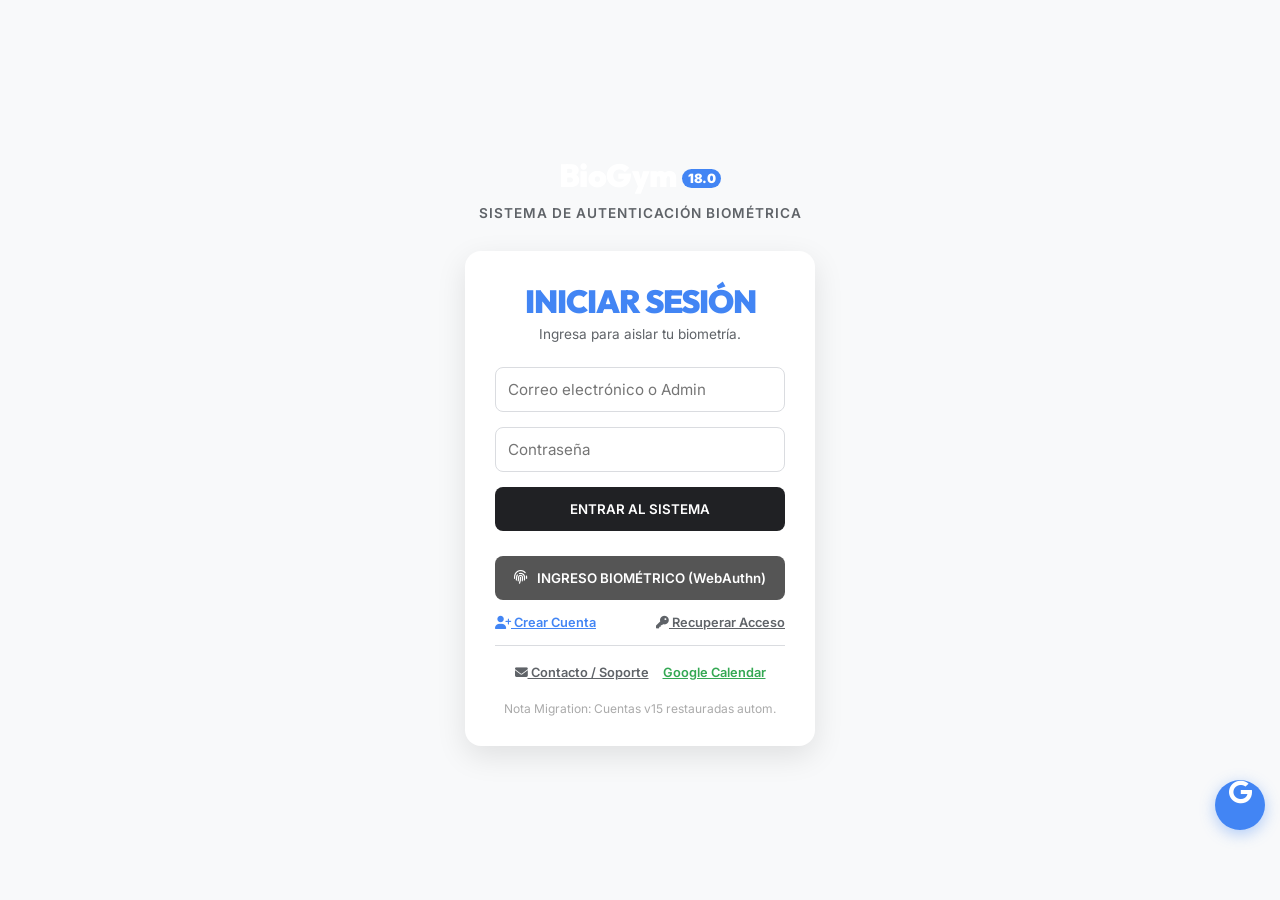
==== commit d7bb5811: "UX: status capsule, bottom nav, floating button, fix classList error" ====
--- a/index.html
+++ b/index.html
@@ -165,10 +165,26 @@
                 <div id="sync-label" class="sync-status"><i class="fas fa-cloud"></i></div>
             </div>
             <div class="header-tools">
-                <button class="icon-btn" onclick="openGuideModal()"><i class="fas fa-question-circle"></i></button>
+                <button class="icon-btn" onclick="toggleDarkMode()"><i class="fas fa-moon"></i></button>
                 <button class="icon-btn" onclick="openProfilePanel()"><i class="fas fa-user-circle"></i></button>
             </div>
         </header>
+
+        <!-- CÁPSULA DE ESTADO -->
+        <div class="status-capsule">
+            <div class="status-ring">
+                <span class="ring-val" id="capsule-water">0</span>
+                <span class="ring-label">💧 Agua</span>
+            </div>
+            <div class="status-ring">
+                <span class="ring-val" id="capsule-steps">0</span>
+                <span class="ring-label">👟 Pasos</span>
+            </div>
+            <div class="status-ring">
+                <span class="ring-val" id="capsule-mood">-</span>
+                <span class="ring-label">❤️ Estado</span>
+            </div>
+        </div>
         <div class="historical-nav" id="hist-nav-bar">
             <button onclick="changeDay(-1)"><i class="fas fa-arrow-left"></i></button>
             <div class="current-day-label" id="active-day-label">HOY</div>
@@ -426,13 +442,16 @@
                 </section>
             </div>
         </main>
-        <nav class="g-nav">
-            <button class="nav-item active" onclick="showView('dash')"><i
-                    class="fas fa-home"></i><span>DASH</span></button>
-            <button class="nav-item" onclick="showView('monthly')"><i
-                    class="fas fa-calendar-alt"></i><span>MES</span></button>
-            <button class="nav-item" onclick="showView('stats')"><i
-                    class="fas fa-chart-pie"></i><span>MÉTRICAS</span></button>
+
+        <!-- Botón Flotante -->
+        <button class="fab" onclick="openQuickAdd()">+</button>
+
+        <!-- Navegación Inferior -->
+        <nav class="bottom-nav">
+            <button class="nav-item active" onclick="showView('dash')"><i class="fas fa-home"></i><span>HOY</span></button>
+            <button class="nav-item" onclick="showView('monthly')"><i class="fas fa-calendar-alt"></i><span>MES</span></button>
+            <button class="nav-item" onclick="showView('stats')"><i class="fas fa-chart-line"></i><span>GRÁF</span></button>
+            <button class="nav-item" onclick="openProfilePanel()"><i class="fas fa-cog"></i><span>PERFIL</span></button>
         </nav>
     </div>
 
--- a/style.css
+++ b/style.css
@@ -17,6 +17,24 @@
     --yellow: #FBBC04;
 }
 
+/* Capsula de Estado */
+.status-capsule {
+    position: sticky;
+    top: 0;
+    z-index: 100;
+    background: linear-gradient(135deg, #4285F4 0%, #1a73e8 100%);
+    color: white;
+    padding: 10px 15px;
+    display: flex;
+    justify-content: space-around;
+    align-items: center;
+    border-radius: 0 0 15px 15px;
+    box-shadow: 0 2px 10px rgba(66,133,244,0.3);
+}
+.status-ring { display: flex; flex-direction: column; align-items: center; text-align: center; }
+.ring-val { font-size: 1rem; font-weight: 900; }
+.ring-label { font-size: 0.55rem; opacity: 0.9; }
+
 @media (min-width: 768px) {
     .app-wrap { max-width: 480px; margin: 0 auto; }
     body { background: #e5e5e5; }
@@ -223,7 +241,8 @@
 .scroll-area {
     flex: 1;
     overflow-y: auto;
-    padding: 10px 15px 80px 15px;
+    padding: 10px 15px 70px 15px;
+    margin-bottom: 55px;
 }
 
 .view-content {
@@ -888,4 +907,54 @@
 @media (max-width: 380px) {
     .exercise-list { grid-template-columns: 1fr; }
     .measure-grid { grid-template-columns: 1fr; }
+}
+
+/* Dark mode */
+body.dark-mode { background: #121212; color: white; }
+body.dark-mode .card-box { background: #1e1e1e; color: white; }
+body.dark-mode .view-content { background: #121212; }
+body.dark-mode .bottom-nav { background: #1e1e1e; border-color: #333; }
+body.dark-mode .status-capsule { background: linear-gradient(135deg, #1a73e8 0%, #0d47a1 100%); }
+
+/* Nav inferior */
+.bottom-nav {
+    position: fixed;
+    bottom: 0;
+    left: 0;
+    right: 0;
+    height: 55px;
+    background: white;
+    display: flex;
+    justify-content: space-around;
+    align-items: center;
+    border-top: 1px solid var(--border);
+    box-shadow: 0 -2px 10px rgba(0,0,0,0.05);
+    z-index: 1000;
+}
+.bottom-nav .nav-item {
+    display: flex;
+    flex-direction: column;
+    align-items: center;
+    padding: 5px 10px;
+    border-radius: 8px;
+    font-size: 0.6rem;
+}
+.bottom-nav .nav-item i { font-size: 1.1rem; margin-bottom: 2px; }
+.bottom-nav .nav-item.active { background: var(--primary-light); color: var(--primary); }
+
+/* Boton flotante */
+.fab {
+    position: fixed;
+    bottom: 70px;
+    right: 15px;
+    width: 50px;
+    height: 50px;
+    border-radius: 50%;
+    background: var(--primary);
+    color: white;
+    font-size: 1.5rem;
+    border: none;
+    box-shadow: 0 4px 15px rgba(66,133,244,0.4);
+    cursor: pointer;
+    z-index: 999;
 }
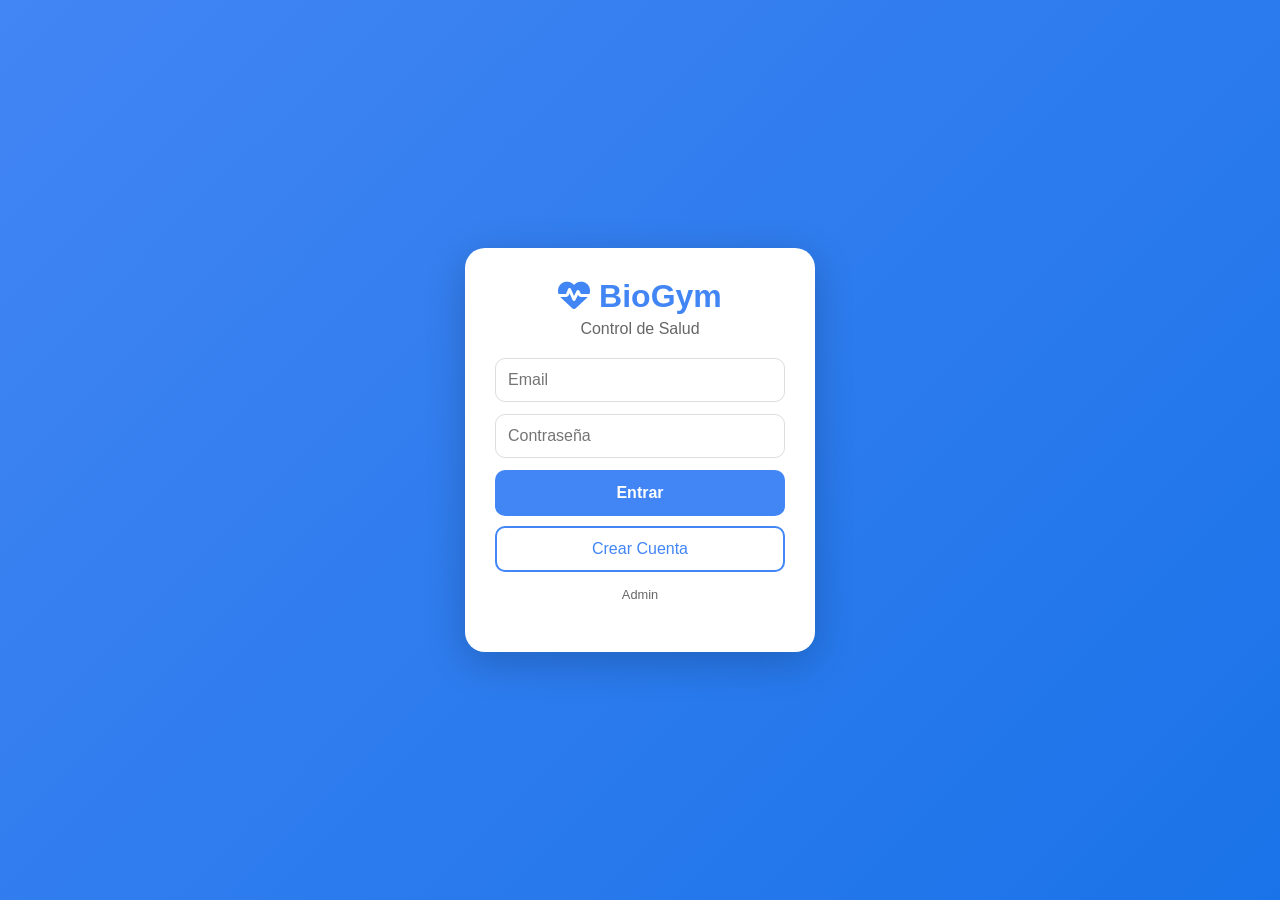
==== commit 16fd0916: "Complete rebuild - clean and simple version" ====
--- a/index.html
+++ b/index.html
@@ -1,676 +1,102 @@
-<!DOCTYPE html>
-<html lang="es">
-
-<head>
-    <meta charset="UTF-8">
-    <meta name="viewport" content="width=device-width, initial-scale=1.0, maximum-scale=1.0, user-scalable=0">
-    <meta name="theme-color" content="#4285F4">
-    <meta name="apple-mobile-web-app-capable" content="yes">
-    <meta name="apple-mobile-web-app-status-bar-style" content="black-translucent">
-    <title>BioGym | ECOSYSTEM v20.0</title>
-    <link rel="manifest" href="manifest.json">
-    <link rel="stylesheet" href="style.css">
-    <link
-        href="https://fonts.googleapis.com/css2?family=Outfit:wght@300;600;900&family=Inter:wght@400;700;800&display=swap"
-        rel="stylesheet">
-    <link rel="stylesheet" href="https://cdnjs.cloudflare.com/ajax/libs/font-awesome/6.4.0/css/all.min.css">
-    <script src="https://cdn.jsdelivr.net/npm/chart.js"></script>
-    
-</head>
-
-<body class="light-mode">
-    <!-- AUTHENTICATION MATRIC -->
-    <div id="auth-screen">
-        <div class="g-logo" style="margin-bottom:10px; font-size:2rem;">BioGym <span class="v-pill"
-                style="font-size:0.8rem;">18.0</span></div>
-        <p
-            style="color:var(--text-sec); font-size:0.85rem; font-weight:600; margin-bottom:30px; letter-spacing:1px; text-transform:uppercase;">
-            Sistema de Autenticación Biométrica</p>
-
-        <div class="auth-box">
-            <h1 id="auth-title">INICIAR SESIÓN</h1>
-            <p id="auth-subtitle">Ingresa para aislar tu biometría.</p>
-            <input type="email" id="auth-email" placeholder="Correo electrónico o Admin">
-            <input type="password" id="auth-pass" placeholder="Contraseña">
-
-            <button class="auth-btn" id="btn-login-action" onclick="doLogin()">ENTRAR AL SISTEMA</button>
-            <button class="auth-btn" id="btn-login-bio"
-                style="background:#555; display:flex; gap:10px; justify-content:center; align-items:center; margin-top:10px;"
-                onclick="doBiometric()"><i class="fas fa-fingerprint"></i> INGRESO BIOMÉTRICO
-                (WebAuthn)</button>
-
-            <div style="display:flex; justify-content:space-between; margin-top:15px; font-size:0.85rem;">
-                <span class="auth-switch" onclick="toggleMode()"><i class="fas fa-user-plus"></i> Crear
-                    Cuenta</span>
-                <span class="auth-switch" style="color:var(--text-sec)" onclick="recoverAccount()"><i
-                        class="fas fa-key"></i> Recuperar Acceso</span>
-            </div>
-            <div style="margin-top:15px; padding-top:15px; border-top:1px solid var(--border); text-align:center;">
-                <span class="auth-switch" style="color:var(--text-sec); font-size:0.8rem;"
-                    onclick="openContactModal()"><i class="fas fa-envelope"></i> Contacto / Soporte</span>
-                <span class="auth-switch" style="color:var(--green); font-size:0.8rem; margin-left:10px;"
-                    onclick="signInGoogle()"><i class="fab fa-google"></i> Google Calendar</span>
-            </div>
-            <div style="margin-top:20px; font-size:0.75rem; color:#aaa;">Nota Migration: Cuentas v15 restauradas autom.
-            </div>
-        </div>
-    </div>
-
-    <!-- ADMIN PANEL -->
-    <div class="app-wrap" id="admin-app" style="display:none; padding:20px;">
-        <header class="g-header">
-            <div class="g-header-left">
-                <div class="g-logo">BioGym <span class="v-pill" style="background:var(--red);">ADMIN</span></div>
-            </div>
-            <div class="header-tools">
-                <button class="g-btn-del" onclick="logout()">CERRAR SESIÓN</button>
-            </div>
-        </header>
-        <main class="scroll-area" style="padding-top:20px;">
-            <h2>Centro de Control Global</h2>
-            <p style="color:var(--text-sec); font-size:0.9rem;">Gestión completa de usuarios</p>
-            <button class="g-btn-main" onclick="adminAdd()" style="background:var(--green); margin:10px 0;">
-                <i class="fas fa-user-plus"></i> AGREGAR USUARIO
-            </button>
-
-            <!-- FIREBASE CONFIG PANEL -->
-            <div
-                style="margin:20px 0; padding:20px; background:rgba(66,133,244,0.07); border-radius:16px; border:1px dashed var(--primary);">
-                <div style="font-weight:800; font-size:0.9rem; margin-bottom:10px;"><i class="fas fa-fire"
-                        style="color:#FF9800"></i> Configuración Firebase (Cloud DB)</div>
-                <p id="fb-status" style="font-size:0.8rem; color:var(--text-sec); margin-bottom:12px;">Sin configurar —
-                    los datos solo se guardan localmente.</p>
-                <textarea id="fb-config-input" placeholder='Pega aquí el objeto firebaseConfig de tu consola Firebase:
-{
-  &quot;apiKey&quot;: "AIza...",
-  &quot;authDomain&quot;: "tu-proyecto.firebaseapp.com",
-  &quot;projectId&quot;: "tu-proyecto",
-  &quot;storageBucket&quot;: "...",
-  &quot;messagingSenderId&quot;: "...",
-  &quot;appId&quot;: "..."
-}' style="height:150px; font-family:monospace; font-size:0.75rem; width:100%;"></textarea>
-                <button class="g-btn-main" style="margin-top:5px;" onclick="saveFirebaseConfig()"><i
-                        class="fas fa-cloud-upload-alt"></i> GUARDAR Y CONECTAR A FIRESTORE</button>
-            </div>
-
-            <!-- STATS OVERVIEW -->
-            <div style="display:grid; grid-template-columns: repeat(3, 1fr); gap:10px; margin:20px 0;">
-                <div style="background:white; padding:15px; border-radius:12px; text-align:center; box-shadow:var(--shadow);">
-                    <div style="font-size:1.5rem; font-weight:900; color:var(--primary);" id="admin-total-users">0</div>
-                    <div style="font-size:0.7rem; color:var(--text-sec);">USUARIOS</div>
-                </div>
-                <div style="background:white; padding:15px; border-radius:12px; text-align:center; box-shadow:var(--shadow);">
-                    <div style="font-size:1.5rem; font-weight:900; color:var(--green);" id="admin-active-today">0</div>
-                    <div style="font-size:0.7rem; color:var(--text-sec);">HOY</div>
-                </div>
-                <div style="background:white; padding:15px; border-radius:12px; text-align:center; box-shadow:var(--shadow);">
-                    <div style="font-size:1.5rem; font-weight:900; color:#FF9800;" id="admin-total-steps">0</div>
-                    <div style="font-size:0.7rem; color:var(--text-sec);">PASOS HOY</div>
-                </div>
-            </div>
-
-            <!-- SEARCH & FILTER -->
-            <div style="margin:15px 0;">
-                <input type="text" id="admin-search" placeholder="Buscar usuario..." oninput="filterUsers()" style="width:100%; padding:12px; border:1px solid var(--border); border-radius:8px;">
-            </div>
-
-            <table
-                style="width:100%; text-align:left; border-collapse:collapse; background:white; border-radius:12px; overflow:hidden; box-shadow:var(--shadow); margin-top:20px;">
-                <thead style="background:var(--primary); color:white;">
-<tr style="background:var(--primary); color:white;">
-                        <th style="padding:10px;">Usuario</th>
-                        <th style="padding:10px;">Último Login</th>
-                        <th style="padding:10px;">Peso</th>
-                        <th style="padding:10px;">Activo</th>
-                        <th style="padding:10px;">Editar</th>
-                        <th style="padding:10px;">Eliminar</th>
-                    </tr>
-                </thead>
-                <tbody id="admin-user-list">
-                    <!-- Filled by JS -->
-                </tbody>
-            </table>
-            <!-- ADMIN BROADCAST PANEL -->
-            <div
-                style="margin:20px 0; padding:20px; background:rgba(251,188,4,0.08); border-radius:16px; border:1px dashed #FBBC04;">
-                <div style="font-weight:800; font-size:0.9rem; margin-bottom:10px;"><i class="fas fa-bullhorn"
-                        style="color:#FBBC04"></i> Mensajes del Sistema</div>
-                <p style="font-size:0.8rem; color:var(--text-sec); margin-bottom:10px;">Envía un anuncio a todos los
-                    usuarios. Aparecerá como banner al iniciar sesión.</p>
-                <input type="text" id="broadcast-version" placeholder="Versión (Ej: v20.1)"
-                    style="margin-bottom:8px; padding:8px; border:1px solid var(--border); border-radius:6px; width:100%;">
-                <textarea id="broadcast-msg" placeholder="Escribe el mensaje para los usuarios..."
-                    style="height:80px; width:100%;"></textarea>
-                <button class="g-btn-main" style="margin-top:5px; background:#FBBC04; color:#000;"
-                    onclick="sendBroadcast()"><i class="fas fa-paper-plane"></i> ENVIAR ANUNCIO</button>
-            </div>
-
-            <!-- CONTACT MESSAGES INBOX -->
-            <div
-                style="margin:10px 0; padding:20px; background:rgba(52,168,83,0.07); border-radius:16px; border:1px dashed var(--green);">
-                <div style="font-weight:800; font-size:0.9rem; margin-bottom:10px;"><i class="fas fa-inbox"
-                        style="color:var(--green)"></i> Mensajes de Contacto</div>
-                <div id="admin-contact-inbox" style="font-size:0.8rem; color:var(--text-sec);">Cargando mensajes...
-                </div>
-            </div>
-
-        </main>
-    </div>
-
-    <!-- MAIN APP ECOSYSTEM -->
-    <div class="app-wrap" id="main-app" style="display:none;">
-        <header class="g-header">
-            <div class="g-header-left">
-                <div class="g-logo" onclick="openProfilePanel()" style="cursor:pointer;">BioGym <span class="v-pill">20.0</span></div>
-                <div id="sync-label" class="sync-status"><i class="fas fa-cloud"></i></div>
-            </div>
-            <div class="header-tools">
-                <button class="icon-btn" onclick="toggleDarkMode()"><i class="fas fa-moon"></i></button>
-                <button class="icon-btn" onclick="openProfilePanel()"><i class="fas fa-user-circle"></i></button>
-            </div>
-        </header>
-
-        <!-- CÁPSULA DE ESTADO -->
-        <div class="status-capsule">
-            <div class="status-ring">
-                <span class="ring-val" id="capsule-water">0</span>
-                <span class="ring-label">💧 Agua</span>
-            </div>
-            <div class="status-ring">
-                <span class="ring-val" id="capsule-steps">0</span>
-                <span class="ring-label">👟 Pasos</span>
-            </div>
-            <div class="status-ring">
-                <span class="ring-val" id="capsule-mood">-</span>
-                <span class="ring-label">❤️ Estado</span>
-            </div>
-        </div>
-        <div class="historical-nav" id="hist-nav-bar">
-            <button onclick="changeDay(-1)"><i class="fas fa-arrow-left"></i></button>
-            <div class="current-day-label" id="active-day-label">HOY</div>
-            <button onclick="changeDay(1)"><i class="fas fa-arrow-right"></i></button>
-        </div>
-        <main id="main-scroll" class="scroll-area">
-            <div id="dash" class="view-content active">
-                <div class="dash-greeting">
-                    <h2 id="dash-greeting">¡Hola!</h2>
-                    <p id="dash-motd">"El progreso no es lineal, es constante."</p>
-                </div>
-                <!-- ANNOUNCEMENT BANNER -->
-                <div id="announcement-banner"
-                    style="display:none; background:linear-gradient(135deg,#174EA6,#4285F4); color:white; padding:12px 15px; border-radius:12px; margin-bottom:10px; font-size:0.8rem; position:relative;">
-                    <div id="announcement-text"></div>
-                    <button onclick="dismissBanner()"
-                        style="position:absolute; top:8px; right:8px; background:rgba(255,255,255,0.2); border:none; color:white; border-radius:50%; width:24px; height:24px; cursor:pointer;"><i
-                            class="fas fa-times"></i></button>
-                </div>
-
-                <!-- STEP COUNTER + LOCATION PROMPT -->
-                <section class="tile-card"
-                    style="background:linear-gradient(135deg,rgba(66,133,244,0.08), rgba(52,168,83,0.08)); border:1px solid rgba(66,133,244,0.2);">
-                    <div style="display:flex; justify-content:space-between; align-items:center;">
-                        <div>
-                            <div
-                                style="font-size:0.7rem; font-weight:700; color:var(--text-sec); text-transform:uppercase; letter-spacing:0.5px;">
-                                <i class="fas fa-shoe-prints"></i> PASOS HOY
-                            </div>
-                            <div style="font-size:2.2rem; font-weight:900; color:var(--primary); letter-spacing:-1px;"
-                                id="step-count">0</div>
-                            <div style="font-size:0.7rem; color:var(--text-sec);"><span id="step-calories">0</span> kcal
-                                estimadas</div>
-                            <div
-                                style="font-size:0.75rem; font-weight:700; color:var(--text-sec); margin-top:5px; border-top:1px solid rgba(0,0,0,0.05); padding-top:5px;">
-                                <i class="fas fa-weight"></i> PESO: <span id="dash-weight-val">0</span> kg
-                            </div>
-                        </div>
-                        <div style="text-align:right;">
-                            <div
-                                style="font-size:0.7rem; font-weight:700; color:var(--text-sec); text-transform:uppercase; letter-spacing:0.5px;">
-                                <i class="fas fa-map-marker-alt"></i> ZONA ACTUAL
-                            </div>
-                            <div id="current-zone"
-                                style="font-size:0.85rem; font-weight:700; color:var(--text-main); max-width:150px;">
-                                Detectando...</div>
-                        </div>
-                    </div>
-                    <div id="location-mood-prompt"
-                        style="display:none; margin-top:12px; padding:10px; background:rgba(255,255,255,0.7); border-radius:8px; font-size:0.8rem;">
-                        <div id="location-prompt-text" style="font-weight:600; margin-bottom:8px;"></div>
-                        <div style="display:flex; gap:8px; flex-wrap:wrap;">
-                            <button onclick="logDailyMood('Feliz')"
-                                style="background:var(--green); color:white; border:none; border-radius:6px; padding:4px 10px; font-size:0.75rem; cursor:pointer;">Feliz</button>
-                            <button onclick="logDailyMood('Neutral')"
-                                style="background:var(--primary); color:white; border:none; border-radius:6px; padding:4px 10px; font-size:0.75rem; cursor:pointer;">Neutral</button>
-                            <button onclick="logDailyMood('Ansioso')"
-                                style="background:#FF9800; color:white; border:none; border-radius:6px; padding:4px 10px; font-size:0.75rem; cursor:pointer;">Ansioso</button>
-                            <button onclick="logDailyMood('Triste')"
-                                style="background:var(--red); color:white; border:none; border-radius:6px; padding:4px 10px; font-size:0.75rem; cursor:pointer;">Triste</button>
-                        </div>
-                        <div id="location-encourage"
-                            style="margin-top:8px; font-style:italic; color:var(--primary); font-size:0.75rem;"></div>
-                    </div>
-                </section>
-
-                <!-- AI COPILOT -->
-                <section class="tile-card ai-hero">
-                    <div class="ai-box">
-                        <div class="ai-orb"></div>
-                        <div class="ai-text" id="ai-health-tip">Analizando biometría para generar sugerencias...</div>
-                    </div>
-                </section>
-
-                <div id="ai-analysis-result" class="ai-response-box"
-                    style="display:none; margin-bottom:15px; margin-top:0;"></div>
-
-                <!-- EMOCIONAL -->
-                <section class="tile-card">
-                    <div class="tile-label">REACCIÓN EMOCIONAL</div>
-                    <div class="mood-grid-btns" style="grid-template-columns: repeat(5, 1fr);">
-                        <button id="mood-Feliz" class="mood-btn" onclick="logDailyMood('Feliz')"><i
-                                class="fas fa-smile"></i><span style="font-size:0.65rem;">FELIZ</span></button>
-                        <button id="mood-Neutral" class="mood-btn" onclick="logDailyMood('Neutral')"><i
-                                class="fas fa-meh"></i><span style="font-size:0.65rem;">NEUTRAL</span></button>
-                        <button id="mood-Ansioso" class="mood-btn" onclick="logDailyMood('Ansioso')"><i
-                                class="fas fa-bolt"></i><span style="font-size:0.65rem;">ANSIOSO</span></button>
-                        <button id="mood-Enojado" class="mood-btn" onclick="logDailyMood('Enojado')"><i
-                                class="fas fa-angry"></i><span style="font-size:0.65rem;">ENOJADO</span></button>
-                        <button id="mood-Triste" class="mood-btn" onclick="logDailyMood('Triste')"><i
-                                class="fas fa-frown"></i><span style="font-size:0.65rem;">TRISTE</span></button>
-                    </div>
-                </section>
-                <!-- HEALTH -->
-                <section class="tile-card health-box">
-                    <div class="tile-label">MÉTRICAS DE BIENESTAR</div>
-                    <div class="metrics-stack">
-                        <div class="metric-row">
-                            <span>Agua (<span id="target-water">2.5L</span>)</span>
-                            <div class="progress">
-                                <div id="bar-water" class="bar"></div>
-                            </div>
-                        </div>
-                        <div class="metric-row">
-                            <span>Sueño (8H)</span>
-                            <div class="progress">
-                                <div id="bar-sleep" class="bar"></div>
-                            </div>
-                        </div>
-                        <div class="sleep-quality-row">
-                            <span>Calidad Sueño:</span>
-                            <div class="quality-btns">
-                                <button onclick="saveSleepQuality(1)">1</button>
-                                <button onclick="saveSleepQuality(3)">3</button>
-                                <button onclick="saveSleepQuality(5)">5</button>
-                                <button onclick="saveSleepQuality(7)">7</button>
-                                <button onclick="saveSleepQuality(10)">10</button>
-                            </div>
-                        </div>
-                    </div>
-                    <textarea id="dream-input" placeholder="¿Qué soñaste? (opcional)" style="margin-top:10px; height:50px;" oninput="saveDream()"></textarea>
-                </section>
-                <!-- HABITS -->
-                <section class="tile-card">
-                    <div class="tile-head">
-                        <span class="tile-label">HÁBITOS DE HOY</span>
-                        <div class="habit-tools">
-                            <button class="icon-btn small" onclick="toggleEditHabits()"><i
-                                    class="fas fa-pen"></i></button>
-                            <button class="add-btn" onclick="openHabitModal()"><i class="fas fa-plus"></i></button>
-                        </div>
-                    </div>
-                    <div id="action-grid" class="action-grid"></div>
-                </section>
-                <div class="tile-grid-2">
-                    <div class="tile-card bio-tile">
-                        <div class="bio-icon"><i class="fas fa-droplet"></i></div>
-                        <div class="bio-val"><span id="water-val">0.0</span>L</div>
-                        <div class="bio-ctrls"><button onclick="updateWater(-0.5)">-</button><button
-                                onclick="updateWater(0.5)">+</button></div>
-                    </div>
-                    <div class="tile-card bio-tile">
-                        <div class="bio-icon"><i class="fas fa-moon"></i></div>
-                        <div class="bio-val"><span id="sleep-val">0</span>H</div>
-                        <div class="bio-ctrls"><button onclick="updateSleep(-1)">-</button><button
-                                onclick="updateSleep(1)">+</button></div>
-                    </div>
-                </div>
-                <section class="tile-card nut-card">
-                    <div class="tile-label">REGISTRO NUTRICIONAL DIARIO</div>
-                    <div class="nut-fields">
-                        <div class="nut-f"><label>Desayuno</label><input type="text" id="nut-breakfast"
-                                oninput="saveDailyData()"></div>
-                        <div class="nut-f"><label>Almuerzo</label><input type="text" id="nut-lunch"
-                                oninput="saveDailyData()"></div>
-                        <div class="nut-f"><label>Cena</label><input type="text" id="nut-dinner"
-                                oninput="saveDailyData()"></div>
-                    </div>
-                </section>
-                <!-- PESO Y NUTRICION -->
-                <section class="tile-card" id="weight-section">
-                    <div class="tile-head"><span class="tile-label"><i class="fas fa-weight"></i> PESO & NUTRICIÓN</span></div>
-                    <div class="weight-input-row">
-                        <input type="number" id="weight-input" placeholder="Peso (kg)" step="0.1" onchange="saveWeight()">
-                        <button onclick="saveWeight()" class="g-btn-main" style="width:auto; padding:10px 20px;"><i class="fas fa-save"></i></button>
-                    </div>
-                    <div class="weight-chart-row"><canvas id="weight-chart" style="max-height:100px; width:100%;"></canvas></div>
-                    <div class="macros-row">
-                        <div class="macro-input"><label>Calorías</label><input type="number" id="cal-input" placeholder="0" onchange="saveMacros()"></div>
-                        <div class="macro-input"><label>Proteína (g)</label><input type="number" id="prot-input" placeholder="0" onchange="saveMacros()"></div>
-                        <div class="macro-input"><label>Carbs (g)</label><input type="number" id="carb-input" placeholder="0" onchange="saveMacros()"></div>
-                        <div class="macro-input"><label>Grasas (g)</label><input type="number" id="fat-input" placeholder="0" onchange="saveMacros()"></div>
-                    </div>
-                </section>
-                <!-- EJERCICIOS -->
-                <section class="tile-card">
-                    <div class="tile-head">
-                        <span class="tile-label"><i class="fas fa-dumbbell"></i> EJERCICIOS</span>
-                        <button class="add-btn" onclick="openExerciseModal()"><i class="fas fa-plus"></i></button>
-                    </div>
-                    <div id="exercise-list" class="exercise-list"></div>
-                </section>
-                <!-- MEDICIONES CORPORALES -->
-                <section class="tile-card">
-                    <div class="tile-head"><span class="tile-label"><i class="fas fa-ruler"></i> MEDICIONES</span></div>
-                    <div class="measure-grid">
-                        <div class="measure-item"><label>Cintura (cm)</label><input type="number" id="waist-input" onchange="saveMeasure('waist')"></div>
-                        <div class="measure-item"><label>Bíceps (cm)</label><input type="number" id="bicep-input" onchange="saveMeasure('bicep')"></div>
-                        <div class="measure-item"><label>Pecho (cm)</label><input type="number" id="chest-input" onchange="saveMeasure('chest')"></div>
-                        <div class="measure-item"><label>Pierna (cm)</label><input type="number" id="leg-input" onchange="saveMeasure('leg')"></div>
-                    </div>
-                    <button class="g-btn-main" onclick="showMeasureHistory()"><i class="fas fa-history"></i> VER HISTORIAL</button>
-                </section>
-                <!-- FOTOS DE PROGRESO -->
-                <section class="tile-card">
-                    <div class="tile-head"><span class="tile-label"><i class="fas fa-camera"></i> FOTOS PROGRESO</span></div>
-                    <div class="progress-photos-grid" id="progress-photos"></div>
-                    <input type="file" id="progress-photo-upload" accept="image/*" style="display:none;" onchange="uploadProgressPhoto()">
-                    <button class="g-btn-main" onclick="document.getElementById('progress-photo-upload').click()"><i class="fas fa-camera"></i> SUBIR FOTO</button>
-                </section>
-                <section class="tile-card">
-                    <div class="tile-label">BITÁCORA COGNITIVA & IA</div>
-                    <textarea id="welfare-notes"
-                        placeholder="Escribe tus reflexiones del día... El análisis aparece automáticamente."
-                        oninput="saveDailyData(); scheduleBitacoraAnalysis();"></textarea>
-                    <button class="g-btn-main" onclick="analyzeCognitiveLog()" style="margin-top:5px;"><i
-                            class="fas fa-robot"></i> Analizar con IA (Manual)</button>
-                    <div id="bitacora-typing-indicator"
-                        style="display:none; font-size:0.75rem; color:var(--primary); margin-top:5px;"><i
-                            class="fas fa-circle-notch fa-spin"></i> Analizando en tiempo real...</div>
-                </section>
-                <section class="tile-card timeline-card">
-                    <div class="tile-label">HISTORIAL (GEO-TAGGED LUGARES)</div>
-                    <div id="daily-log" class="timeline-list"></div>
-                </section>
-            </div>
-            <!-- MONTHLY CALENDAR -->
-            <div id="monthly" class="view-content">
-                <section class="tile-card">
-                    <div class="tile-head">
-                        <span class="tile-label"><i class="fas fa-calendar-alt"></i> CALENDARIO MES</span>
-                        <div class="cal-nav">
-                            <button onclick="changeMonthlyView(-1)"><i class="fas fa-chevron-left"></i></button>
-                            <span id="monthly-title" style="font-weight: 800; text-transform: uppercase;">...</span>
-                            <button onclick="changeMonthlyView(1)"><i class="fas fa-chevron-right"></i></button>
-                        </div>
-                    </div>
-                    <div style="font-size:0.75rem; color:#666; text-align:center; margin-bottom:15px;">Toca un día para
-                        abrir su registro detallado de rutas y actividades.<br>Colores según estado emocional.</div>
-                    <div id="monthly-calendar-grid" class="g-calendar-grid" style="display:grid; grid-template-columns:repeat(7,1fr); gap:3px; margin-bottom:15px;"></div>
-                    <div id="monthly-ai-report"
-                        style="margin-top:20px; padding:15px; background:rgba(66,133,244,0.05); border-radius:12px; border:1px solid rgba(66,133,244,0.2); font-size:0.8rem; line-height:1.5;">
-                    </div>
-                </section>
-            </div>
-            <!-- STATS -->
-            <div id="stats" class="view-content">
-                <section class="tile-card">
-                    <div class="tile-label">TENDENCIA EMOCIONAL 7 DÍAS</div>
-                    <div style="display:flex; justify-content:space-around; align-items:flex-end; height:60px; padding-top:10px;"
-                        id="mood-bars"></div>
-                </section>
-                <section class="tile-card">
-                    <div class="tile-label">TENDENCIA HÍDRICA Y SUEÑO</div>
-                    <canvas id="chart-bio" style="max-height: 200px;"></canvas>
-                </section>
-                <section class="tile-card map-card">
-                    <div class="tile-label">TELEMETRÍA GPS DEL DÍA SELECCIONADO</div>
-                    <div id="phantom-map" class="map-container"></div>
-                    <div class="gps-hero">
-                        <div id="gps-mode" class="gps-mode">ESTÁTICO</div>
-                        <div class="gps-data"><span id="gps-speed">0.0 km/h</span> | <span id="gps-dist">0.00 km</span>
-                        </div>
-                    </div>
-                </section>
-            </div>
-        </main>
-
-        <!-- Botón Flotante -->
-        <button class="fab" onclick="openQuickAdd()">+</button>
-
-        <!-- Navegación Inferior -->
-        <nav class="bottom-nav">
-            <button class="nav-item active" onclick="showView('dash')"><i class="fas fa-home"></i><span>HOY</span></button>
-            <button class="nav-item" onclick="showView('monthly')"><i class="fas fa-calendar-alt"></i><span>MES</span></button>
-            <button class="nav-item" onclick="showView('stats')"><i class="fas fa-chart-line"></i><span>GRÁF</span></button>
-            <button class="nav-item" onclick="openProfilePanel()"><i class="fas fa-cog"></i><span>PERFIL</span></button>
-        </nav>
-    </div>
-
-    <!-- MODALS -->
-
-    <!-- REGISTRATION SECURITY SHIELD -->
-    <div id="security-modal" class="modal" style="z-index:9999;">
-        <div class="modal-content profile">
-            <h3 style="color:var(--primary);"><i class="fas fa-shield-alt"></i> MATRIX DE SEGURIDAD BIOGYM</h3>
-            <p style="font-size:0.85rem; color:#666;">Tu biometría está localmente encriptada. Guarda esta frase
-                mnemotécnica inviolable de 12 palabras y tus códigos estáticos para recuperar cuenta si olvidas tu
-                clave.</p>
-            <div style="background:#eee; padding:15px; border-radius:8px; margin:15px 0;">
-                <strong style="color:red; font-size:0.8rem;">Frase Mnemotécnica (Cópiala):</strong><br>
-                <code id="sec-phrase" style="word-wrap:break-word; font-size:1.1rem; color:#222;">...</code>
-            </div>
-            <div style="background:#eee; padding:15px; border-radius:8px; margin:15px 0;">
-                <strong style="font-size:0.8rem;">Códigos de Respaldo Offline (Tokens):</strong><br>
-                <ul id="sec-tokens" style="font-family:monospace; margin-top:5px; padding-left:20px; color:#222;"></ul>
-            </div>
-            <button class="g-btn-main" onclick="confirmSecuritySaved()">LO HE GUARDADO CON SEGURIDAD</button>
-        </div>
-    </div>
-
-    <!-- RECOVERY FLOW -->
-    <div id="recovery-modal" class="modal">
-        <div class="modal-content profile">
-            <h3><i class="fas fa-key"></i> Protocolo de Recuperación</h3>
-            <p style="font-size:0.85rem; margin-bottom:15px;">Ingresa tu frase de 12 palabras O un token válido para
-                resetear tu bóveda local.</p>
-            <input type="email" id="rec-email" placeholder="Usuario/Correo a recuperar">
-            <textarea id="rec-code" placeholder="Pega tu frase de 12 palabras o tu Token único"
-                style="height:80px;"></textarea>
-            <button class="g-btn-main" onclick="recoverAccount()">RECUPERAR CUENTA</button>
-            <button class="g-btn-close" onclick="closeModal()">CANCELAR</button>
-        </div>
-    </div>
-
-    <!-- PROFILE -->
-    <div id="profile-modal" class="modal">
-        <div class="modal-content profile">
-            <h3>PANEL DE ADMINISTRACIÓN</h3>
-            <div class="user-hero">
-                <label for="user-avatar-upload" style="cursor:pointer;" title="Subir foto">
-                    <img id="user-avatar" src="https://via.placeholder.com/70" class="avatar" alt="Avatar">
-                </label>
-                <input type="file" id="user-avatar-upload" style="display:none;" accept="image/*"
-                    onchange="uploadAvatarLocal()">
-                <div class="file-upload-lbl" onclick="document.getElementById('user-avatar-upload').click()">Subir Foto
-                    de Perfil</div>
-                <div class="manual-profile">
-                    <input type="text" id="user-name-input" placeholder="Tu Nombre" onchange="updateProfileManual()">
-                </div>
-            </div>
-            <div class="bio-setup" style="margin-top:15px;">
-                <label>Estatura (metros):</label>
-                <input type="number" id="user-height" step="0.01" placeholder="Ej: 1.75" onchange="calcBMI()">
-                <label>Peso (kg):</label>
-                <input type="number" id="user-weight" step="0.1" placeholder="Ej: 70.5" onchange="calcBMI()">
-                <div class="bmi-result">Índice (IMC): <strong id="user-bmi"
-                        style="font-size:1.2rem;">--</strong><br><span id="bmi-status"></span></div>
-
-                <label style="margin-top:10px; display:block;">Sexo (IA):</label>
-                <select id="user-sex" onchange="updateProfileManual()"
-                    style="width:100%; padding:8px; border:1px solid var(--border); border-radius:6px;">
-                    <option value="none">No especificar</option>
-                    <option value="male">Masculino</option>
-                    <option value="female">Femenino</option>
-                </select>
-
-                <label style="margin-top:10px; display:block;">Actividad Principal / Tipo de Trabajo:</label>
-                <select id="user-activity" onchange="updateProfileManual()"
-                    style="width:100%; padding:8px; border:1px solid var(--border); border-radius:6px; margin-bottom:8px;">
-                    <option value="none">No especificar</option>
-                    <option value="sedentary">Trabajo de Oficina / Sedentario</option>
-                    <option value="active">Trabajo Físico / Activo</option>
-                    <option value="student">Estudiante / Académico</option>
-                    <option value="athlete">Atleta / Deportivo</option>
-                </select>
-
-                <label>Apellido:</label>
-                <input type="text" id="user-apellido" placeholder="Tu Apellido" onchange="updateProfileManual()">
-                <label>Edad:</label>
-                <input type="number" id="user-age" placeholder="Ej: 35" onchange="updateProfileManual()">
-            </div>
-            <div
-                style="margin-top:15px; padding:15px; background:rgba(52,168,83,0.06); border-radius:12px; border:1px dashed var(--green);">
-                <div style="font-size:0.75rem; font-weight:700; color:var(--text-sec); margin-bottom:8px;"><i
-                        class="fas fa-envelope"></i> CONTACTO / SOPORTE</div>
-                <textarea id="contact-msg-profile" placeholder="Escríbeme tu sugerencia o reporte de error..."
-                    style="height:70px;"></textarea>
-                <button class="g-btn-main" style="background:var(--green); margin-top:5px; font-size:0.85rem;"
-                    onclick="submitContactMessage()"><i class="fas fa-paper-plane"></i> ENVIAR</button>
-            </div>
-            <div style="margin-top:15px; padding:15px; background:rgba(66,133,244,0.06); border-radius:12px; border:1px dashed var(--primary);">
-                <div style="font-size:0.75rem; font-weight:700; color:var(--text-sec); margin-bottom:8px;"><i class="fab fa-google"></i> GOOGLE CALENDAR</div>
-                <button class="g-btn-main" style="background:#4285F4; font-size:0.85rem;" onclick="signInGoogle()"><i class="fab fa-google"></i> CONECTAR</button>
-                <button class="g-btn-main" style="background:var(--primary); font-size:0.85rem; margin-top:5px;" onclick="syncToGoogleCalendar()"><i class="fas fa-sync"></i> SINCRONIZAR HOY</button>
-            </div>
-            <div style="margin-top:15px; padding:15px; background:rgba(234,67,53,0.06); border-radius:12px; border:1px dashed var(--red);">
-                <div style="font-size:0.75rem; font-weight:700; color:var(--text-sec); margin-bottom:8px;"><i class="fas fa-cloud-download-alt"></i> SINCRONIZAR ENTRE EQUIPOS</div>
-                <button class="g-btn-main" style="background:#000; font-size:0.85rem;" onclick="crossDeviceSync()"><i class="fas fa-sync"></i> TRAER DATOS DE LA NUBE</button>
-
-            <div style="margin-top:20px; text-align:left; border-top:1px solid var(--border); padding-top:15px;">
-                <label
-                    style="font-size: 0.75rem; font-weight: 700; color: var(--text-sec); display: block; margin-bottom: 5px;"><i
-                        class="fas fa-lock"></i> SEGURIDAD DE LA CUENTA</label>
-                <div style="display:flex; flex-direction:column; gap:5px;">
-                    <button class="g-btn-main" style="background:#000; font-size:0.85rem;"
-                        onclick="revealSecurePhrase()"><i class="fas fa-eye"></i> Revelar Frase Mnemotécnica</button>
-                    <button class="g-btn-main" style="background:#333; font-size:0.85rem;"
-                        onclick="changeUserPassword()"><i class="fas fa-key"></i> Cambiar Contraseña Local</button>
-                </div>
-            </div>
-
-            <div
-                style="margin:20px 0; padding:15px; background:rgba(66,133,244,0.05); border-radius:12px; font-size:0.8rem; text-align:center;">
-                <strong>Créditos:</strong><br>Aplicación Desarrollada por el Ing. Angel Rodriguez.<br>
-                <a href="https://nautiluz.github.io/Angel-Rodriguez/" target="_blank"
-                    style="color:var(--primary); text-decoration:none; display:inline-block; margin-top:5px;"><i
-                        class="fas fa-id-card"></i> Ver Tarjeta de Presentación</a>
-            </div>
-
-            <button class="g-btn-close" onclick="closeModal()">GUARDAR Y CERRAR</button>
-            <button class="g-btn-main" style="background:#9C27B0; margin-top:5px;" onclick="startVoice()"><i class="fas fa-microphone"></i> COMANDOS DE VOZ</button>
-            <button class="g-btn-main" style="background:#FF9800; margin-top:5px;" onclick="exportData('json')">📥 Exportar JSON</button>
-            <button class="g-btn-main" style="background:#4CAF50; margin-top:5px;" onclick="exportData('csv')">📊 Exportar CSV</button>
-            <button class="g-btn-main" style="background:#607D8B; margin-top:5px;" onclick="toggleDarkMode()">🌙 Modo Oscuro</button>
-            <button class="g-btn-del" style="background:#5F6368; color:white;" onclick="appLogout()">CERRAR
-                SESIÓN</button>
-        </div>
-    </div>
-
-    <div id="habit-modal" class="modal">
-        <div class="modal-content">
-            <h3 id="habit-modal-title">NUEVO HÁBITO</h3>
-            <input type="hidden" id="edit-habit-id" value="">
-            <input type="text" id="habit-name" placeholder="Ej: Entrenamiento">
-            <input type="text" id="habit-icon" placeholder="Ej: book, running, star" value="star">
-            <button class="g-btn-main" onclick="saveHabitData()">GUARDAR</button>
-            <button id="btn-del-habit" class="g-btn-del" onclick="deleteHabit()" style="display:none;">ELIMINAR
-                HÁBITO</button>
-            <button class="g-btn-close" onclick="closeModal()">CANCELAR</button>
-        </div>
-    </div>
-
-    <div id="guide-modal" class="modal">
-        <div class="modal-content profile" style="text-align:left;">
-            <h3>MANUAL OPERATIVO BIOGYM</h3>
-            <div style="font-size:0.85rem; line-height:1.6;">
-                <strong><i class="fas fa-home"></i> DASH (Panel Central):</strong> Registra agua, sueño y hábitos. El
-                contador de pasos y la zona GPS se actualizan automáticamente.<br><br>
-                <strong><i class="fas fa-brain"></i> BITÁCORA E IA:</strong> Escribe cómo te sientes. El análisis IA
-                aparece automáticamente 2.5 segundos después de que termines de escribir.<br><br>
-                <strong><i class="fas fa-map-marker-alt"></i> TELEMETRÍA (Mes):</strong> Las emociones registran
-                coordenadas GPS, permitiéndote ver dónde ocurre cada cambio anímico.<br><br>
-                <strong><i class="fas fa-shoe-prints"></i> PASOS:</strong> El acelerómetro de tu dispositivo cuenta los
-                pasos del día y estima las calorías quemadas.<br><br>
-                <strong><i class="fas fa-cloud"></i> SYNC:</strong> Los datos se guardan localmente y en Firebase. Si
-                pierdes conexión, se sincronizan automáticamente al reconectar.
-            </div>
-            <button class="g-btn-close" onclick="closeModal()">ENTENDIDO</button>
-        </div>
-    </div>
-
-    <!-- PROFILE WIZARD MODAL -->
-    <div id="profile-wizard-modal" class="modal" style="z-index:10001;">
-        <div class="modal-content profile">
-            <h3 style="color:var(--primary);"><i class="fas fa-user-check"></i> Completa tu Perfil BioGym</h3>
-            <p style="font-size:0.82rem; color:var(--text-sec); margin-bottom:15px;">Para que el análisis de IA sea
-                preciso necesitamos algunos datos básicos. Solo se hace una vez.</p>
-            <div class="bio-setup">
-                <label>Nombre Completo (Nombre y Apellido):</label>
-                <input type="text" id="wiz-name" placeholder="Ej: Angel Rodriguez">
-                <label>Edad:</label>
-                <input type="number" id="wiz-age" placeholder="Ej: 35">
-                <label>Estatura (metros):</label>
-                <input type="number" id="wiz-height" step="0.01" placeholder="Ej: 1.75">
-                <label>Peso (kg):</label>
-                <input type="number" id="wiz-weight" step="0.1" placeholder="Ej: 70.5">
-                <label>Sexo (IA):</label>
-                <select id="wiz-sex"
-                    style="width:100%; padding:8px; border:1px solid var(--border); border-radius:6px; margin-bottom:10px;">
-                    <option value="none">No especificar</option>
-                    <option value="male">Masculino</option>
-                    <option value="female">Femenino</option>
-                </select>
-                <label>Tipo de Trabajo / Actividad Principal:</label>
-                <select id="wiz-activity"
-                    style="width:100%; padding:8px; border:1px solid var(--border); border-radius:6px; margin-bottom:10px;">
-                    <option value="none">No especificar</option>
-                    <option value="sedentary">Trabajo de Oficina / Sedentario</option>
-                    <option value="active">Trabajo Físico / Activo</option>
-                    <option value="student">Estudiante / Académico</option>
-                    <option value="athlete">Atleta / Deportivo</option>
-                </select>
-            </div>
-            <button class="g-btn-main" onclick="saveProfileWizard()"><i class="fas fa-check-circle"></i> GUARDAR Y
-                COMENZAR</button>
-            <button class="g-btn-close" style="margin-top:8px;" onclick="skipProfileWizard()">Completar más
-                tarde</button>
-        </div>
-    </div>
-
-    <!-- CONTACT MODAL (from login screen) -->
-    <div id="contact-modal" class="modal">
-        <div class="modal-content">
-            <h3><i class="fas fa-envelope"></i> Contacto / Soporte</h3>
-            <p style="font-size:0.82rem; color:var(--text-sec); margin-bottom:15px;">Envía sugerencias, reportes de
-                errores o cualquier mensaje al desarrollador.</p>
-            <input type="email" id="contact-from" placeholder="Tu correo (opcional)">
-            <textarea id="contact-msg-modal" placeholder="Escribe tu mensaje aquí..." style="height:100px;"></textarea>
-            <button class="g-btn-main" onclick="submitContactFromModal()"><i class="fas fa-paper-plane"></i> ENVIAR
-                MENSAJE</button>
-            <button class="g-btn-close" style="margin-top:8px;" onclick="closeModal()">CERRAR</button>
-        </div>
-    </div>
-
-    <script src="app.js"></script>
-</body>
-
-</html>+<!DOCTYPE html>
+<html lang="es">
+<head>
+    <meta charset="UTF-8">
+    <meta name="viewport" content="width=device-width, initial-scale=1.0">
+    <title>BioGym</title>
+    <link rel="stylesheet" href="style.css">
+    <link rel="stylesheet" href="https://cdnjs.cloudflare.com/ajax/libs/font-awesome/6.4.0/css/all.min.css">
+</head>
+<body>
+
+<!-- Login Screen -->
+<div id="login-screen" class="screen">
+    <div class="login-box">
+        <h1><i class="fas fa-heartbeat"></i> BioGym</h1>
+        <p>Control de Salud</p>
+        <input type="email" id="email" placeholder="Email">
+        <input type="password" id="password" placeholder="Contraseña">
+        <button class="btn-primary" onclick="login()">Entrar</button>
+        <button class="btn-secondary" onclick="register()">Crear Cuenta</button>
+        <p class="admin-link" onclick="document.getElementById('email').value='admin';document.getElementById('password').value='admin123';login()">Admin</p>
+    </div>
+</div>
+
+<!-- App Screen -->
+<div id="app-screen" class="screen" style="display:none;">
+    <header>
+        <div class="logo">BioGym <span id="sync-status"></span></div>
+        <button onclick="logout()"><i class="fas fa-sign-out-alt"></i></button>
+    </header>
+    
+    <div class="status-bar">
+        <div class="status-item">
+            <span class="status-val" id="water-display">0</span>
+            <span class="status-label">Agua L</span>
+        </div>
+        <div class="status-item">
+            <span class="status-val" id="steps-display">0</span>
+            <span class="status-label">Pasos</span>
+        </div>
+        <div class="status-item">
+            <span class="status-val" id="sleep-display">0</span>
+            <span class="status-label">Sueño h</span>
+        </div>
+        <div class="status-item">
+            <span class="status-val" id="mood-display">-</span>
+            <span class="status-label">Ánimo</span>
+        </div>
+    </div>
+    
+    <div class="content">
+        <h2>Hola, <span id="user-name">Usuario</span></h2>
+        
+        <div class="card">
+            <h3>Registro Rápido</h3>
+            <div class="quick-btns">
+                <button onclick="addWater()"><i class="fas fa-tint"></i> +0.5L Agua</button>
+                <button onclick="addSteps()"><i class="fas fa-walking"></i> +100 Pasos</button>
+                <button onclick="addSleep()"><i class="fas fa-bed"></i> +1h Sueño</button>
+            </div>
+        </div>
+        
+        <div class="card">
+            <h3>Estado de Ánimo</h3>
+            <div class="mood-btns">
+                <button onclick="setMood('😊')">😊</button>
+                <button onclick="setMood('😐')">😐</button>
+                <button onclick="setMood('😔')">😔</button>
+                <button onclick="setMood('😤')">😤</button>
+                <button onclick="setMood('😰')">😰</button>
+            </div>
+        </div>
+        
+        <div class="card">
+            <h3>Hábitos Diarios</h3>
+            <div id="habits-grid" class="habits-grid"></div>
+        </div>
+    </div>
+    
+    <nav class="bottom-nav">
+        <button class="active"><i class="fas fa-home"></i><span>Inicio</span></button>
+        <button onclick="alert('Pronto')"><i class="fas fa-calendar"></i><span>Mes</span></button>
+        <button onclick="alert('Pronto')"><i class="fas fa-chart-line"></i><span>Stats</span></button>
+        <button onclick="alert('Pronto')"><i class="fas fa-user"></i><span>Perfil</span></button>
+    </nav>
+</div>
+
+<!-- Admin Screen -->
+<div id="admin-screen" class="screen" style="display:none;">
+    <header>
+        <div class="logo">BioGym Admin</div>
+        <button onclick="logout()">Salir</button>
+    </header>
+    <div class="content">
+        <h2>Usuarios Registrados</h2>
+        <div id="user-list"></div>
+    </div>
+</div>
+
+<script src="app.js"></script>
+</body>
+</html>
--- a/style.css
+++ b/style.css
@@ -1,960 +1,59 @@
-/* PHANTOM v15.0 STYLESHEET */
-:root {
-    --primary: #4285F4;
-    --primary-light: #E8F0FE;
-    --primary-dark: #174EA6;
-    --bg-color: #F8F9FA;
-    --surface: #FFFFFF;
-    --text-main: #202124;
-    --text-sec: #5F6368;
-    --border: #DADCE0;
-    --shadow: 0 4px 6px rgba(0, 0, 0, 0.05);
-
-    --green: #34A853;
-    --green-light: #CEEAD6;
-    --red: #EA4335;
-    --red-light: #FAD2CF;
-    --yellow: #FBBC04;
-}
-
-/* Capsula de Estado */
-.status-capsule {
-    position: sticky;
-    top: 0;
-    z-index: 100;
-    background: linear-gradient(135deg, #4285F4 0%, #1a73e8 100%);
-    color: white;
-    padding: 10px 15px;
-    display: flex;
-    justify-content: space-around;
-    align-items: center;
-    border-radius: 0 0 15px 15px;
-    box-shadow: 0 2px 10px rgba(66,133,244,0.3);
-}
-.status-ring { display: flex; flex-direction: column; align-items: center; text-align: center; }
-.ring-val { font-size: 1rem; font-weight: 900; }
-.ring-label { font-size: 0.55rem; opacity: 0.9; }
-
-@media (min-width: 768px) {
-    .app-wrap { max-width: 480px; margin: 0 auto; }
-    body { background: #e5e5e5; }
-    #auth-screen { background: linear-gradient(135deg, #F8F9FA 0%, #E8F0FE 100%); }
-    .tile-card { padding: 20px; }
-    .tile-card:hover { transform: translateY(-2px); transition: 0.2s; }
-}
-
-@media (min-width: 1024px) {
-    .app-wrap { max-width: 420px; border-radius: 20px; margin: 20px auto; box-shadow: 0 20px 60px rgba(0,0,0,0.15); }
-    .tile-grid-2 { grid-template-columns: repeat(2, 1fr); }
-}
-
-@media (max-width: 380px) {
-    .app-wrap { width: 100%; }
-    .action-grid { grid-template-columns: repeat(2, 1fr); }
-    .tile-grid-2 { grid-template-columns: 1fr; }
-}
-
-* {
-    box-sizing: border-box;
-    margin: 0;
-    padding: 0;
-    font-family: 'Inter', sans-serif;
-}
-
-body {
-    background: var(--bg-color);
-    color: var(--text-main);
-    height: 100dvh;
-    display: flex;
-    justify-content: center;
-    overflow: hidden;
-}
-
-/* AUTH SCREEN */
-#auth-screen {
-    position: fixed;
-    top: 0;
-    left: 0;
-    right: 0;
-    bottom: 0;
-    background: var(--bg-color);
-    z-index: 10000;
-    display: flex;
-    flex-direction: column;
-    align-items: center;
-    justify-content: center;
-    padding: 20px;
-}
-
-.auth-box {
-    background: var(--surface);
-    padding: 30px;
-    border-radius: 16px;
-    box-shadow: 0 10px 30px rgba(0, 0, 0, 0.1);
-    width: 100%;
-    max-width: 350px;
-    text-align: center;
-}
-
-.auth-box h1 {
-    font-family: 'Outfit', sans-serif;
-    font-weight: 900;
-    letter-spacing: -1px;
-    color: var(--primary);
-    margin-bottom: 5px;
-}
-
-.auth-box p {
-    color: var(--text-sec);
-    font-size: 0.85rem;
-    margin-bottom: 25px;
-}
-
-.auth-box input {
-    width: 100%;
-    padding: 12px;
-    margin-bottom: 15px;
-    border: 1px solid var(--border);
-    border-radius: 8px;
-    font-size: 0.95rem;
-}
-
-.auth-btn {
-    width: 100%;
-    padding: 14px;
-    background: var(--text-main);
-    color: white;
-    border: none;
-    border-radius: 8px;
-    font-weight: 600;
-    cursor: pointer;
-    margin-bottom: 15px;
-}
-
-.auth-switch {
-    font-size: 0.8rem;
-    color: var(--primary);
-    cursor: pointer;
-    font-weight: 600;
-    text-decoration: underline;
-}
-
-.app-wrap {
-    width: 100%;
-    max-width: 480px;
-    height: 100dvh;
-    background: var(--surface);
-    display: flex;
-    flex-direction: column;
-    box-shadow: 0 0 20px rgba(0, 0, 0, 0.05);
-    position: relative;
-}
-
-/* HEADER */
-.g-header {
-    height: 60px;
-    padding: 0 20px;
-    display: flex;
-    justify-content: space-between;
-    align-items: center;
-    border-bottom: 1px solid var(--border);
-    background: var(--surface);
-}
-
-.g-logo {
-    font-family: 'Outfit', sans-serif;
-    font-weight: 900;
-    font-size: 1.4rem;
-    letter-spacing: -0.5px;
-}
-
-.v-pill {
-    background: var(--primary);
-    color: white;
-    font-size: 0.6rem;
-    padding: 2px 6px;
-    border-radius: 10px;
-    vertical-align: middle;
-}
-
-.sync-status {
-    font-size: 0.65rem;
-    color: var(--green);
-    font-weight: 600;
-    margin-top: 2px;
-}
-
-.icon-btn {
-    background: none;
-    border: none;
-    font-size: 1.4rem;
-    color: var(--primary);
-    cursor: pointer;
-    padding: 5px;
-    margin-left: 10px;
-}
-
-/* GREETING */
-.dash-greeting {
-    padding: 20px 20px 5px 20px;
-    text-align: left;
-}
-
-.dash-greeting h2 {
-    font-size: 1.5rem;
-    font-weight: 800;
-    color: var(--text-main);
-    margin-bottom: 3px;
-}
-
-.dash-greeting p {
-    font-size: 0.85rem;
-    color: var(--text-sec);
-    font-style: italic;
-}
-
-/* NAV / HISTORY */
-.historical-nav {
-    display: none;
-    justify-content: space-between;
-    align-items: center;
-    padding: 10px 20px;
-    background: var(--primary-light);
-    color: var(--primary-dark);
-    font-weight: 700;
-}
-
-.historical-nav button {
-    background: none;
-    border: none;
-    font-size: 1.2rem;
-    color: var(--primary);
-    cursor: pointer;
-}
-
-.current-day-label {
-    font-size: 1rem;
-    text-transform: uppercase;
-    font-weight: 800;
-}
-
-.scroll-area {
-    flex: 1;
-    overflow-y: auto;
-    padding: 10px 15px 70px 15px;
-    margin-bottom: 55px;
-}
-
-.view-content {
-    display: none;
-    animation: fadeIn 0.3s ease;
-}
-
-.view-content.active {
-    display: block;
-}
-
-/* CARDS */
-.tile-card {
-    background: var(--surface);
-    border: 1px solid var(--border);
-    border-radius: 12px;
-    padding: 15px;
-    margin-bottom: 15px;
-    box-shadow: var(--shadow);
-}
-
-.tile-label {
-    font-size: 0.75rem;
-    font-weight: 700;
-    color: var(--text-sec);
-    text-transform: uppercase;
-    letter-spacing: 0.5px;
-    display: block;
-    margin-bottom: 10px;
-}
-
-.tile-head {
-    display: flex;
-    justify-content: space-between;
-    align-items: center;
-    margin-bottom: 10px;
-}
-
-.tile-head .tile-label {
-    margin-bottom: 0;
-}
-
-/* AI COPILOT */
-.ai-hero {
-    background: linear-gradient(135deg, rgba(66, 133, 244, 0.05), rgba(66, 133, 244, 0.15));
-    border: 1px solid rgba(66, 133, 244, 0.2);
-}
-
-.ai-box {
-    display: flex;
-    align-items: center;
-    gap: 15px;
-}
-
-.ai-orb {
-    width: 24px;
-    height: 24px;
-    border-radius: 50%;
-    background: var(--primary);
-    box-shadow: 0 0 15px var(--primary);
-    animation: pulse 2s infinite ease-in-out;
-    flex-shrink: 0;
-}
-
-.ai-text {
-    font-size: 0.85rem;
-    font-weight: 600;
-    color: var(--primary-dark);
-    line-height: 1.4;
-}
-
-/* MOOD GRID */
-.mood-grid-btns {
-    display: grid;
-    grid-template-columns: repeat(4, 1fr);
-    gap: 10px;
-}
-
-.mood-btn {
-    display: flex;
-    flex-direction: column;
-    align-items: center;
-    justify-content: center;
-    background: var(--bg-color);
-    border: 1px solid var(--border);
-    border-radius: 12px;
-    padding: 12px 5px;
-    cursor: pointer;
-    transition: all 0.2s;
-}
-
-.mood-btn i {
-    font-size: 1.5rem;
-    margin-bottom: 5px;
-    color: var(--text-sec);
-}
-
-.mood-btn span {
-    font-size: 0.65rem;
-    font-weight: 700;
-    color: var(--text-sec);
-}
-
-.mood-btn.active#mood-Happy {
-    background: var(--green-light);
-    border-color: var(--green);
-}
-
-.mood-btn.active#mood-Happy i,
-.mood-btn.active#mood-Happy span {
-    color: var(--green);
-}
-
-.mood-btn.active#mood-Neutral {
-    background: var(--primary-light);
-    border-color: var(--primary);
-}
-
-.mood-btn.active#mood-Neutral i,
-.mood-btn.active#mood-Neutral span {
-    color: var(--primary);
-}
-
-.mood-btn.active#mood-Anxious {
-    background: #FFF3E0;
-    border-color: #FF9800;
-}
-
-.mood-btn.active#mood-Anxious i,
-.mood-btn.active#mood-Anxious span {
-    color: #FF9800;
-}
-
-.mood-btn.active#mood-Sad {
-    background: var(--red-light);
-    border-color: var(--red);
-}
-
-.mood-btn.active#mood-Sad i,
-.mood-btn.active#mood-Sad span {
-    color: var(--red);
-}
-
-/* HEALTH BOX */
-.metrics-stack {
-    display: flex;
-    flex-direction: column;
-    gap: 10px;
-}
-
-.metric-row {
-    display: flex;
-    align-items: center;
-    justify-content: space-between;
-    font-size: 0.8rem;
-    font-weight: 600;
-}
-
-.sleep-quality-row { display: flex; align-items: center; justify-content: space-between; margin-top: 10px; }
-.sleep-quality-row span { font-size: 0.75rem; color: var(--text-sec); }
-.quality-btns { display: flex; gap: 3px; }
-.quality-btns button { width: 26px; height: 26px; border-radius: 50%; border: 1px solid var(--border); background: var(--bg-color); font-size: 0.7rem; cursor: pointer; }
-.quality-btns button:hover { background: var(--primary-light); border-color: var(--primary); }
-
-.progress {
-    flex: 1;
-    height: 8px;
-    background: var(--bg-color);
-    border-radius: 4px;
-    margin-left: 15px;
-    overflow: hidden;
-}
-
-.bar {
-    height: 100%;
-    background: var(--primary);
-    border-radius: 4px;
-    transition: width 0.3s;
-}
-
-/* ACTION GRID (HABITS) */
-.action-grid {
-    display: grid;
-    grid-template-columns: repeat(3, 1fr);
-    gap: 10px;
-}
-
-.action-btn {
-    background: var(--bg-color);
-    border: 1px solid var(--border);
-    border-radius: 10px;
-    padding: 15px 5px;
-    display: flex;
-    flex-direction: column;
-    align-items: center;
-    cursor: pointer;
-    transition: all 0.2s;
-    position: relative;
-}
-
-.action-btn i {
-    font-size: 1.4rem;
-    color: var(--text-sec);
-    margin-bottom: 8px;
-}
-
-.action-btn span {
-    font-size: 0.65rem;
-    font-weight: 700;
-    color: var(--text-sec);
-    text-align: center;
-    line-height: 1.1;
-}
-
-.action-btn.active {
-    background: var(--text-main);
-    border-color: var(--text-main);
-}
-
-.action-btn.active i,
-.action-btn.active span {
-    color: white;
-}
-
-.action-btn.edit-mode {
-    animation: tremble 0.3s infinite alternate;
-    border-color: var(--red);
-}
-
-@keyframes tremble {
-    0% {
-        transform: rotate(-2deg);
-    }
-
-    100% {
-        transform: rotate(2deg);
-    }
-}
-
-/* BIO INPUTS */
-.tile-grid-2 {
-    display: grid;
-    grid-template-columns: 1fr 1fr;
-    gap: 10px;
-    margin-bottom: 15px;
-}
-
-.bio-tile {
-    text-align: center;
-    padding: 15px 10px;
-    margin-bottom: 0;
-}
-
-.bio-icon {
-    font-size: 1.5rem;
-    color: var(--primary);
-    margin-bottom: 5px;
-}
-
-.bio-val {
-    font-size: 1.8rem;
-    font-weight: 900;
-    letter-spacing: -1px;
-    margin-bottom: 10px;
-}
-
-.bio-ctrls {
-    display: flex;
-    justify-content: center;
-    gap: 8px;
-}
-
-.bio-ctrls button {
-    width: 36px;
-    height: 36px;
-    border-radius: 50%;
-    border: none;
-    background: var(--primary-light);
-    color: var(--primary-dark);
-    font-weight: bold;
-    font-size: 1.2rem;
-    cursor: pointer;
-}
-
-/* NUTRITION & TEXTAREAS */
-.nut-f {
-    display: flex;
-    align-items: center;
-    margin-bottom: 8px;
-}
-
-.nut-f label {
-    width: 75px;
-    font-size: 0.75rem;
-    font-weight: 600;
-    color: var(--text-sec);
-}
-
-.nut-f input,
-textarea {
-    flex: 1;
-    border: 1px solid var(--border);
-    border-radius: 6px;
-    padding: 8px 10px;
-    font-size: 0.85rem;
-    background: var(--bg-color);
-    width: 100%;
-}
-
-textarea {
-    height: 80px;
-    resize: none;
-    margin-bottom: 10px;
-}
-
-.g-btn-main {
-    width: 100%;
-    padding: 12px;
-    background: var(--primary);
-    color: white;
-    font-weight: 700;
-    border: none;
-    border-radius: 8px;
-    cursor: pointer;
-    margin-top: 5px;
-}
-
-.ai-response-box {
-    margin-top: 10px;
-    padding: 12px;
-    background: rgba(52, 168, 83, 0.1);
-    border-left: 4px solid var(--green);
-    font-size: 0.8rem;
-    line-height: 1.5;
-    border-radius: 0 8px 8px 0;
-}
-
-/* TIMELINE */
-.timeline-list {
-    display: flex;
-    flex-direction: column;
-    gap: 8px;
-    max-height: 180px;
-    overflow-y: auto;
-    font-size: 0.8rem;
-}
-
-.timeline-list div {
-    padding: 6px 0;
-    border-bottom: 1px solid var(--bg-color);
-}
-
-.timeline-list div strong {
-    color: var(--primary);
-}
-
-/* CALENDARS */
-.g-calendar-grid {
-    display: grid;
-    grid-template-columns: repeat(7, 1fr);
-    gap: 5px;
-}
-
-.cal-day {
-    aspect-ratio: 1;
-    display: flex;
-    align-items: center;
-    justify-content: center;
-    background: var(--bg-color);
-    border-radius: 6px;
-    font-size: 0.8rem;
-    font-weight: 600;
-    color: var(--text-main);
-    cursor: pointer;
-}
-
-.cal-nav {
-    display: flex;
-    align-items: center;
-    gap: 15px;
-    font-size: 1.1rem;
-    color: var(--primary);
-}
-
-.cal-nav button {
-    background: none;
-    border: none;
-    font-size: 1rem;
-    color: var(--primary);
-    cursor: pointer;
-}
-
-/* MONTHLY SUMMARY (List -> Grid) */
-.monthly-layout {
-    display: flex;
-    flex-direction: column;
-    gap: 15px;
-}
-
-/* BOTTOM NAV */
-.g-nav {
-    position: absolute;
-    bottom: 0;
-    left: 0;
-    right: 0;
-    height: 65px;
-    background: var(--surface);
-    border-top: 1px solid var(--border);
-    display: flex;
-    justify-content: space-around;
-    align-items: center;
-    padding-bottom: env(safe-area-inset-bottom);
-}
-
-.nav-item {
-    background: none;
-    border: none;
-    display: flex;
-    flex-direction: column;
-    align-items: center;
-    color: var(--text-sec);
-    padding: 5px 15px;
-    cursor: pointer;
-}
-
-.nav-item i {
-    font-size: 1.2rem;
-    margin-bottom: 4px;
-}
-
-.nav-item span {
-    font-size: 0.6rem;
-    font-weight: 700;
-    text-transform: uppercase;
-}
-
-.nav-item.active {
-    color: var(--primary);
-}
-
-/* MODALS */
-.modal {
-    position: fixed;
-    top: 0;
-    left: 0;
-    right: 0;
-    bottom: 0;
-    background: rgba(0, 0, 0, 0.4);
-    z-index: 1000;
-    display: none;
-    align-items: center;
-    justify-content: center;
-    padding: 20px;
-}
-
-.modal-content {
-    background: var(--surface);
-    width: 100%;
-    max-width: 360px;
-    border-radius: 16px;
-    padding: 25px;
-    text-align: center;
-    box-shadow: 0 10px 30px rgba(0, 0, 0, 0.2);
-}
-
-.modal-content h3 {
-    font-size: 1.1rem;
-    font-weight: 800;
-    margin-bottom: 15px;
-}
-
-.user-hero {
-    display: flex;
-    flex-direction: column;
-    align-items: center;
-    margin-bottom: 15px;
-}
-
-.avatar {
-    width: 70px;
-    height: 70px;
-    border-radius: 50%;
-    object-fit: cover;
-    margin-bottom: 10px;
-    border: 2px solid var(--border);
-}
-
-.file-upload-lbl {
-    font-size: 0.7rem;
-    color: var(--primary);
-    cursor: pointer;
-    text-decoration: underline;
-    margin-bottom: 10px;
-    font-weight: 600;
-}
-
-.manual-profile input {
-    width: 100%;
-    padding: 8px;
-    border: 1px solid var(--border);
-    border-radius: 6px;
-    margin-bottom: 10px;
-    text-align: center;
-}
-
-.bio-setup {
-    text-align: left;
-}
-
-.bio-setup label {
-    font-size: 0.75rem;
-    font-weight: 700;
-    color: var(--text-sec);
-    display: block;
-    margin-bottom: 5px;
-}
-
-.bio-setup input {
-    width: 100%;
-    padding: 10px;
-    border: 1px solid var(--border);
-    border-radius: 6px;
-    margin-bottom: 10px;
-}
-
-.bmi-result {
-    font-size: 0.9rem;
-    text-align: center;
-    margin: 10px 0;
-    background: var(--bg-color);
-    padding: 10px;
-    border-radius: 8px;
-}
-
-.toggle-row {
-    display: flex;
-    justify-content: space-between;
-    align-items: center;
-    font-size: 0.85rem;
-    font-weight: 600;
-    padding: 10px 0;
-    border-top: 1px solid var(--border);
-}
-
-.g-btn-close {
-    width: 100%;
-    padding: 12px;
-    background: var(--text-sec);
-    color: white;
-    border: none;
-    border-radius: 8px;
-    font-weight: 700;
-    margin-top: 10px;
-    cursor: pointer;
-}
-
-.g-btn-del {
-    width: 100%;
-    padding: 12px;
-    background: var(--red-light);
-    color: var(--red);
-    border: none;
-    border-radius: 8px;
-    font-weight: 700;
-    margin-top: 10px;
-    cursor: pointer;
-}
-
-/* MAPS */
-.map-container {
-    height: 180px;
-    width: 100%;
-    border-radius: 12px;
-    overflow: hidden;
-    position: relative;
-    z-index: 1;
-    border: 1px solid var(--border);
-}
-
-.gps-hero {
-    display: flex;
-    flex-direction: column;
-    justify-content: center;
-    align-items: center;
-    margin-top: 10px;
-}
-
-.gps-mode {
-    font-size: 1.1rem;
-    font-weight: 800;
-    color: var(--primary);
-    letter-spacing: 1px;
-}
-
-.gps-data {
-    font-size: 0.8rem;
-    color: var(--text-sec);
-    font-weight: 600;
-}
-
-@keyframes fadeIn {
-    from {
-        opacity: 0;
-        transform: translateY(5px);
-    }
-
-    to {
-        opacity: 1;
-        transform: translateY(0);
-    }
-}
-
-@keyframes pulse {
-    0% {
-        box-shadow: 0 0 0 0 rgba(66, 133, 244, 0.4);
-    }
-
-    70% {
-        box-shadow: 0 0 0 10px rgba(66, 133, 244, 0);
-    }
-
-    100% {
-        box-shadow: 0 0 0 0 rgba(66, 133, 244, 0);
-    }
-}
-
-/* PESO Y NUTRICION */
-.weight-input-row { display: flex; gap: 10px; margin-bottom: 15px; }
-.weight-input-row input { flex: 1; padding: 10px; border: 1px solid var(--border); border-radius: 8px; }
-.weight-chart-row { margin: 15px 0; }
-.macros-row { display: grid; grid-template-columns: repeat(2, 1fr); gap: 10px; }
-.macro-input label { display: block; font-size: 0.7rem; color: var(--text-sec); margin-bottom: 3px; }
-.macro-input input { width: 100%; padding: 8px; border: 1px solid var(--border); border-radius: 6px; }
-
-/* EJERCICIOS */
-.exercise-list { display: grid; grid-template-columns: repeat(2, 1fr); gap: 8px; }
-.exercise-btn { background: var(--bg-color); border: 1px solid var(--border); border-radius: 10px; padding: 12px 8px; cursor: pointer; text-align: center; transition: 0.2s; }
-.exercise-btn i { font-size: 1.2rem; color: var(--primary); display: block; margin-bottom: 4px; }
-.exercise-btn span { font-size: 0.75rem; font-weight: 600; color: var(--text-main); display: block; }
-.exercise-btn small { font-size: 0.65rem; color: var(--text-sec); }
-.exercise-btn:hover { background: var(--primary-light); border-color: var(--primary); }
-.exercise-done { background: var(--green-light); padding: 8px 12px; border-radius: 8px; font-size: 0.8rem; margin-bottom: 5px; }
-.exercise-done i { color: var(--green); margin-right: 5px; }
-
-/* MEDICIONES */
-.measure-grid { display: grid; grid-template-columns: repeat(2, 1fr); gap: 10px; margin-bottom: 12px; }
-.measure-item label { display: block; font-size: 0.7rem; color: var(--text-sec); }
-.measure-item input { width: 100%; padding: 8px; border: 1px solid var(--border); border-radius: 6px; }
-
-/* FOTOS PROGRESO */
-.progress-photos-grid { display: grid; grid-template-columns: repeat(3, 1fr); gap: 5px; margin-bottom: 10px; }
-.progress-thumb { width: 100%; aspect-ratio: 1; object-fit: cover; border-radius: 8px; cursor: pointer; }
-
-/* RESPONSIVE MEJORAS */
-@media (min-width: 768px) {
-    .exercise-list { grid-template-columns: repeat(4, 1fr); }
-    .macros-row { grid-template-columns: repeat(4, 1fr); }
-    .measure-grid { grid-template-columns: repeat(4, 1fr); }
-    .progress-photos-grid { grid-template-columns: repeat(6, 1fr); }
-}
-
-@media (max-width: 380px) {
-    .exercise-list { grid-template-columns: 1fr; }
-    .measure-grid { grid-template-columns: 1fr; }
-}
-
-/* Dark mode */
-body.dark-mode { background: #121212; color: white; }
-body.dark-mode .card-box { background: #1e1e1e; color: white; }
-body.dark-mode .view-content { background: #121212; }
-body.dark-mode .bottom-nav { background: #1e1e1e; border-color: #333; }
-body.dark-mode .status-capsule { background: linear-gradient(135deg, #1a73e8 0%, #0d47a1 100%); }
-
-/* Nav inferior */
-.bottom-nav {
-    position: fixed;
-    bottom: 0;
-    left: 0;
-    right: 0;
-    height: 55px;
-    background: white;
-    display: flex;
-    justify-content: space-around;
-    align-items: center;
-    border-top: 1px solid var(--border);
-    box-shadow: 0 -2px 10px rgba(0,0,0,0.05);
-    z-index: 1000;
-}
-.bottom-nav .nav-item {
-    display: flex;
-    flex-direction: column;
-    align-items: center;
-    padding: 5px 10px;
-    border-radius: 8px;
-    font-size: 0.6rem;
-}
-.bottom-nav .nav-item i { font-size: 1.1rem; margin-bottom: 2px; }
-.bottom-nav .nav-item.active { background: var(--primary-light); color: var(--primary); }
-
-/* Boton flotante */
-.fab {
-    position: fixed;
-    bottom: 70px;
-    right: 15px;
-    width: 50px;
-    height: 50px;
-    border-radius: 50%;
-    background: var(--primary);
-    color: white;
-    font-size: 1.5rem;
-    border: none;
-    box-shadow: 0 4px 15px rgba(66,133,244,0.4);
-    cursor: pointer;
-    z-index: 999;
-}+* { margin: 0; padding: 0; box-sizing: border-box; }
+body { font-family: -apple-system, BlinkMacSystemFont, 'Segoe UI', Roboto, sans-serif; background: #f5f5f5; color: #333; }
+
+.screen { min-height: 100vh; display: flex; flex-direction: column; }
+
+/* Login */
+#login-screen { justify-content: center; align-items: center; background: linear-gradient(135deg, #4285F4, #1a73e8); }
+.login-box { background: white; padding: 30px; border-radius: 20px; width: 90%; max-width: 350px; text-align: center; box-shadow: 0 10px 40px rgba(0,0,0,0.2); }
+.login-box h1 { color: #4285F4; font-size: 2rem; margin-bottom: 5px; }
+.login-box p { color: #666; margin-bottom: 20px; }
+.login-box input { width: 100%; padding: 12px; margin-bottom: 12px; border: 1px solid #ddd; border-radius: 10px; font-size: 1rem; }
+.btn-primary { width: 100%; padding: 14px; background: #4285F4; color: white; border: none; border-radius: 10px; font-size: 1rem; font-weight: bold; cursor: pointer; margin-bottom: 10px; }
+.btn-secondary { width: 100%; padding: 12px; background: transparent; color: #4285F4; border: 2px solid #4285F4; border-radius: 10px; font-size: 1rem; cursor: pointer; }
+.admin-link { color: #999; font-size: 0.8rem; margin-top: 15px; cursor: pointer; }
+
+/* Header */
+header { background: #4285F4; color: white; padding: 15px 20px; display: flex; justify-content: space-between; align-items: center; }
+.logo { font-size: 1.3rem; font-weight: bold; }
+header button { background: rgba(255,255,255,0.2); border: none; color: white; padding: 8px 15px; border-radius: 8px; cursor: pointer; font-size: 1rem; }
+
+/* Status Bar */
+.status-bar { background: white; padding: 15px; display: flex; justify-content: space-around; border-bottom: 1px solid #eee; }
+.status-item { text-align: center; }
+.status-val { display: block; font-size: 1.5rem; font-weight: bold; color: #4285F4; }
+.status-label { font-size: 0.7rem; color: #666; }
+
+/* Content */
+.content { padding: 20px; flex: 1; padding-bottom: 80px; }
+h2 { margin-bottom: 20px; font-size: 1.3rem; }
+.card { background: white; padding: 20px; border-radius: 15px; margin-bottom: 15px; box-shadow: 0 2px 10px rgba(0,0,0,0.05); }
+.card h3 { margin-bottom: 15px; font-size: 0.9rem; color: #666; text-transform: uppercase; }
+
+/* Quick Buttons */
+.quick-btns { display: flex; gap: 10px; flex-wrap: wrap; }
+.quick-btns button { flex: 1; min-width: 90px; padding: 15px 10px; background: #f5f5f5; border: none; border-radius: 12px; cursor: pointer; font-size: 0.85rem; display: flex; flex-direction: column; align-items: center; gap: 5px; }
+.quick-btns button i { font-size: 1.3rem; color: #4285F4; }
+.quick-btns button:active { background: #4285F4; color: white; }
+.quick-btns button:active i { color: white; }
+
+/* Mood Buttons */
+.mood-btns { display: flex; gap: 10px; justify-content: center; }
+.mood-btns button { width: 45px; height: 45px; font-size: 1.5rem; border: none; background: #f5f5f5; border-radius: 50%; cursor: pointer; }
+.mood-btns button:active { background: #4285F4; transform: scale(1.1); }
+
+/* Habits */
+.habits-grid { display: flex; gap: 10px; flex-wrap: wrap; }
+.habit-btn { padding: 12px 20px; background: #f5f5f5; border: none; border-radius: 25px; cursor: pointer; font-size: 0.9rem; }
+.habit-btn.active { background: #4285F4; color: white; }
+
+/* Bottom Nav */
+.bottom-nav { position: fixed; bottom: 0; left: 0; right: 0; background: white; display: flex; justify-content: space-around; padding: 12px 0; border-top: 1px solid #eee; }
+.bottom-nav button { background: none; border: none; display: flex; flex-direction: column; align-items: center; font-size: 0.7rem; color: #999; cursor: pointer; }
+.bottom-nav button i { font-size: 1.3rem; margin-bottom: 3px; }
+.bottom-nav button.active { color: #4285F4; }
+
+/* Admin */
+#user-list { background: white; border-radius: 15px; padding: 10px; }
+.user-row { display: flex; justify-content: space-between; padding: 12px; border-bottom: 1px solid #eee; }
+.user-row button { background: #EA4335; color: white; border: none; padding: 5px 12px; border-radius: 5px; cursor: pointer; }
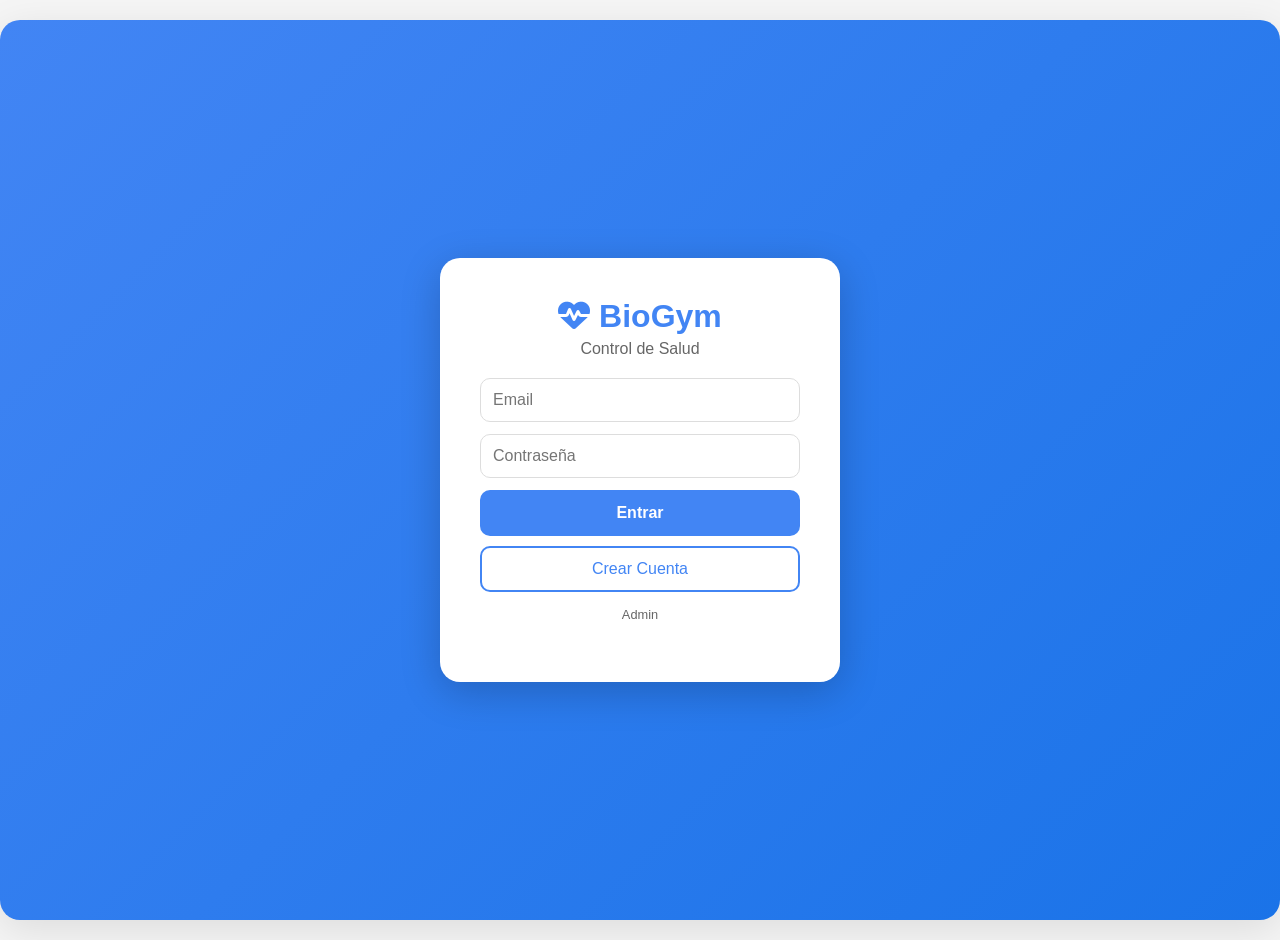
==== commit 271b66ce: "Responsive + PWA + dark mode support" ====
--- a/index.html
+++ b/index.html
@@ -2,8 +2,12 @@
 <html lang="es">
 <head>
     <meta charset="UTF-8">
-    <meta name="viewport" content="width=device-width, initial-scale=1.0">
-    <title>BioGym</title>
+    <meta name="viewport" content="width=device-width, initial-scale=1.0, maximum-scale=1.0, user-scalable=0">
+    <meta name="theme-color" content="#4285F4">
+    <meta name="apple-mobile-web-app-capable" content="yes">
+    <meta name="apple-mobile-web-app-status-bar-style" content="black-translucent">
+    <title>BioGym - Control de Salud</title>
+    <link rel="manifest" href="manifest.json">
     <link rel="stylesheet" href="style.css">
     <link rel="stylesheet" href="https://cdnjs.cloudflare.com/ajax/libs/font-awesome/6.4.0/css/all.min.css">
 </head>
--- a/style.css
+++ b/style.css
@@ -57,3 +57,41 @@
 #user-list { background: white; border-radius: 15px; padding: 10px; }
 .user-row { display: flex; justify-content: space-between; padding: 12px; border-bottom: 1px solid #eee; }
 .user-row button { background: #EA4335; color: white; border: none; padding: 5px 12px; border-radius: 5px; cursor: pointer; }
+
+/* RESPONSIVE - Adaptable a cualquier dispositivo */
+@media (min-width: 768px) {
+    .screen { max-width: 480px; margin: 0 auto; background: #f5f5f5; min-height: 100vh; }
+    #login-screen { max-width: none; }
+    .login-box { max-width: 400px; padding: 40px; }
+    .status-bar { padding: 20px; }
+    .status-val { font-size: 2rem; }
+    .status-label { font-size: 0.8rem; }
+    .card { padding: 25px; }
+    .quick-btns button { padding: 20px 15px; }
+}
+
+@media (min-width: 1024px) {
+    .screen { max-width: 420px; margin: 20px auto; border-radius: 20px; box-shadow: 0 10px 40px rgba(0,0,0,0.1); overflow: hidden; }
+    header { padding: 20px 25px; }
+    .content { padding: 25px; }
+}
+
+@media (max-width: 380px) {
+    .status-bar { padding: 10px 5px; }
+    .status-val { font-size: 1.2rem; }
+    .status-label { font-size: 0.6rem; }
+    .quick-btns button { min-width: 70px; padding: 12px 8px; font-size: 0.75rem; }
+    .mood-btns button { width: 38px; height: 38px; font-size: 1.2rem; }
+    .habit-btn { padding: 10px 15px; font-size: 0.8rem; }
+}
+
+/* Modo oscuro */
+@media (prefers-color-scheme: dark) {
+    body { background: #121212; color: #eee; }
+    .card, #user-list { background: #1e1e1e; }
+    .quick-btns button, .mood-btns button, .habit-btn { background: #333; color: #eee; }
+    header { background: #1a73e8; }
+    .bottom-nav { background: #1e1e1e; border-color: #333; }
+    .bottom-nav button { color: #999; }
+    .status-bar { background: #1e1e1e; border-color: #333; }
+}
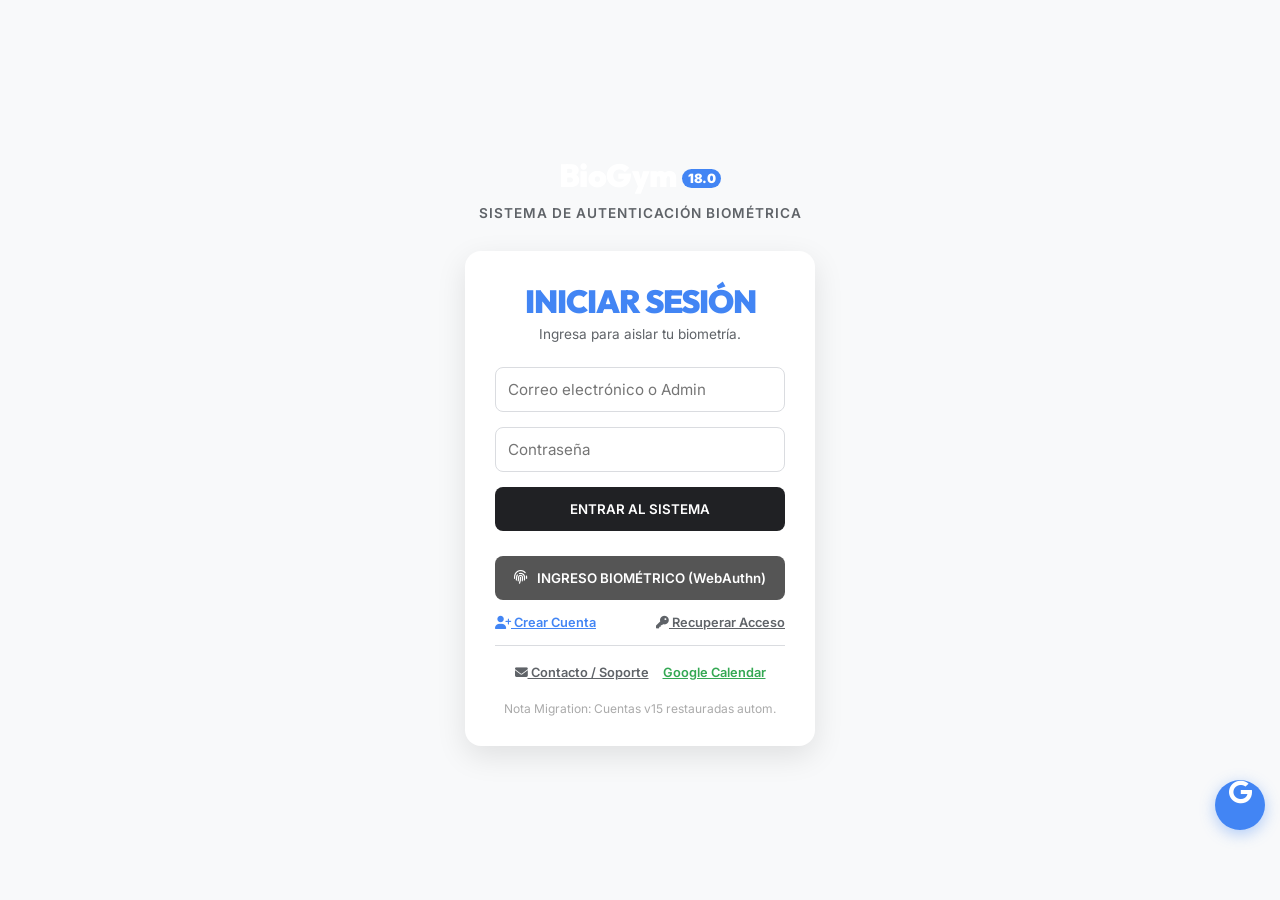
==== commit 0581943e: "Restore working version v18" ====
--- a/index.html
+++ b/index.html
@@ -1,106 +1,676 @@
-<!DOCTYPE html>
-<html lang="es">
-<head>
-    <meta charset="UTF-8">
-    <meta name="viewport" content="width=device-width, initial-scale=1.0, maximum-scale=1.0, user-scalable=0">
-    <meta name="theme-color" content="#4285F4">
-    <meta name="apple-mobile-web-app-capable" content="yes">
-    <meta name="apple-mobile-web-app-status-bar-style" content="black-translucent">
-    <title>BioGym - Control de Salud</title>
-    <link rel="manifest" href="manifest.json">
-    <link rel="stylesheet" href="style.css">
-    <link rel="stylesheet" href="https://cdnjs.cloudflare.com/ajax/libs/font-awesome/6.4.0/css/all.min.css">
-</head>
-<body>
-
-<!-- Login Screen -->
-<div id="login-screen" class="screen">
-    <div class="login-box">
-        <h1><i class="fas fa-heartbeat"></i> BioGym</h1>
-        <p>Control de Salud</p>
-        <input type="email" id="email" placeholder="Email">
-        <input type="password" id="password" placeholder="Contraseña">
-        <button class="btn-primary" onclick="login()">Entrar</button>
-        <button class="btn-secondary" onclick="register()">Crear Cuenta</button>
-        <p class="admin-link" onclick="document.getElementById('email').value='admin';document.getElementById('password').value='admin123';login()">Admin</p>
-    </div>
-</div>
-
-<!-- App Screen -->
-<div id="app-screen" class="screen" style="display:none;">
-    <header>
-        <div class="logo">BioGym <span id="sync-status"></span></div>
-        <button onclick="logout()"><i class="fas fa-sign-out-alt"></i></button>
-    </header>
-    
-    <div class="status-bar">
-        <div class="status-item">
-            <span class="status-val" id="water-display">0</span>
-            <span class="status-label">Agua L</span>
-        </div>
-        <div class="status-item">
-            <span class="status-val" id="steps-display">0</span>
-            <span class="status-label">Pasos</span>
-        </div>
-        <div class="status-item">
-            <span class="status-val" id="sleep-display">0</span>
-            <span class="status-label">Sueño h</span>
-        </div>
-        <div class="status-item">
-            <span class="status-val" id="mood-display">-</span>
-            <span class="status-label">Ánimo</span>
-        </div>
-    </div>
-    
-    <div class="content">
-        <h2>Hola, <span id="user-name">Usuario</span></h2>
-        
-        <div class="card">
-            <h3>Registro Rápido</h3>
-            <div class="quick-btns">
-                <button onclick="addWater()"><i class="fas fa-tint"></i> +0.5L Agua</button>
-                <button onclick="addSteps()"><i class="fas fa-walking"></i> +100 Pasos</button>
-                <button onclick="addSleep()"><i class="fas fa-bed"></i> +1h Sueño</button>
-            </div>
-        </div>
-        
-        <div class="card">
-            <h3>Estado de Ánimo</h3>
-            <div class="mood-btns">
-                <button onclick="setMood('😊')">😊</button>
-                <button onclick="setMood('😐')">😐</button>
-                <button onclick="setMood('😔')">😔</button>
-                <button onclick="setMood('😤')">😤</button>
-                <button onclick="setMood('😰')">😰</button>
-            </div>
-        </div>
-        
-        <div class="card">
-            <h3>Hábitos Diarios</h3>
-            <div id="habits-grid" class="habits-grid"></div>
-        </div>
-    </div>
-    
-    <nav class="bottom-nav">
-        <button class="active"><i class="fas fa-home"></i><span>Inicio</span></button>
-        <button onclick="alert('Pronto')"><i class="fas fa-calendar"></i><span>Mes</span></button>
-        <button onclick="alert('Pronto')"><i class="fas fa-chart-line"></i><span>Stats</span></button>
-        <button onclick="alert('Pronto')"><i class="fas fa-user"></i><span>Perfil</span></button>
-    </nav>
-</div>
-
-<!-- Admin Screen -->
-<div id="admin-screen" class="screen" style="display:none;">
-    <header>
-        <div class="logo">BioGym Admin</div>
-        <button onclick="logout()">Salir</button>
-    </header>
-    <div class="content">
-        <h2>Usuarios Registrados</h2>
-        <div id="user-list"></div>
-    </div>
-</div>
-
-<script src="app.js"></script>
-</body>
-</html>
+<!DOCTYPE html>
+<html lang="es">
+
+<head>
+    <meta charset="UTF-8">
+    <meta name="viewport" content="width=device-width, initial-scale=1.0, maximum-scale=1.0, user-scalable=0">
+    <meta name="theme-color" content="#4285F4">
+    <meta name="apple-mobile-web-app-capable" content="yes">
+    <meta name="apple-mobile-web-app-status-bar-style" content="black-translucent">
+    <title>BioGym | ECOSYSTEM v20.0</title>
+    <link rel="manifest" href="manifest.json">
+    <link rel="stylesheet" href="style.css">
+    <link
+        href="https://fonts.googleapis.com/css2?family=Outfit:wght@300;600;900&family=Inter:wght@400;700;800&display=swap"
+        rel="stylesheet">
+    <link rel="stylesheet" href="https://cdnjs.cloudflare.com/ajax/libs/font-awesome/6.4.0/css/all.min.css">
+    <script src="https://cdn.jsdelivr.net/npm/chart.js"></script>
+    
+</head>
+
+<body class="light-mode">
+    <!-- AUTHENTICATION MATRIC -->
+    <div id="auth-screen">
+        <div class="g-logo" style="margin-bottom:10px; font-size:2rem;">BioGym <span class="v-pill"
+                style="font-size:0.8rem;">18.0</span></div>
+        <p
+            style="color:var(--text-sec); font-size:0.85rem; font-weight:600; margin-bottom:30px; letter-spacing:1px; text-transform:uppercase;">
+            Sistema de Autenticación Biométrica</p>
+
+        <div class="auth-box">
+            <h1 id="auth-title">INICIAR SESIÓN</h1>
+            <p id="auth-subtitle">Ingresa para aislar tu biometría.</p>
+            <input type="email" id="auth-email" placeholder="Correo electrónico o Admin">
+            <input type="password" id="auth-pass" placeholder="Contraseña">
+
+            <button class="auth-btn" id="btn-login-action" onclick="doLogin()">ENTRAR AL SISTEMA</button>
+            <button class="auth-btn" id="btn-login-bio"
+                style="background:#555; display:flex; gap:10px; justify-content:center; align-items:center; margin-top:10px;"
+                onclick="doBiometric()"><i class="fas fa-fingerprint"></i> INGRESO BIOMÉTRICO
+                (WebAuthn)</button>
+
+            <div style="display:flex; justify-content:space-between; margin-top:15px; font-size:0.85rem;">
+                <span class="auth-switch" onclick="toggleMode()"><i class="fas fa-user-plus"></i> Crear
+                    Cuenta</span>
+                <span class="auth-switch" style="color:var(--text-sec)" onclick="recoverAccount()"><i
+                        class="fas fa-key"></i> Recuperar Acceso</span>
+            </div>
+            <div style="margin-top:15px; padding-top:15px; border-top:1px solid var(--border); text-align:center;">
+                <span class="auth-switch" style="color:var(--text-sec); font-size:0.8rem;"
+                    onclick="openContactModal()"><i class="fas fa-envelope"></i> Contacto / Soporte</span>
+                <span class="auth-switch" style="color:var(--green); font-size:0.8rem; margin-left:10px;"
+                    onclick="signInGoogle()"><i class="fab fa-google"></i> Google Calendar</span>
+            </div>
+            <div style="margin-top:20px; font-size:0.75rem; color:#aaa;">Nota Migration: Cuentas v15 restauradas autom.
+            </div>
+        </div>
+    </div>
+
+    <!-- ADMIN PANEL -->
+    <div class="app-wrap" id="admin-app" style="display:none; padding:20px;">
+        <header class="g-header">
+            <div class="g-header-left">
+                <div class="g-logo">BioGym <span class="v-pill" style="background:var(--red);">ADMIN</span></div>
+            </div>
+            <div class="header-tools">
+                <button class="g-btn-del" onclick="logout()">CERRAR SESIÓN</button>
+            </div>
+        </header>
+        <main class="scroll-area" style="padding-top:20px;">
+            <h2>Centro de Control Global</h2>
+            <p style="color:var(--text-sec); font-size:0.9rem;">Gestión completa de usuarios</p>
+            <button class="g-btn-main" onclick="adminAdd()" style="background:var(--green); margin:10px 0;">
+                <i class="fas fa-user-plus"></i> AGREGAR USUARIO
+            </button>
+
+            <!-- FIREBASE CONFIG PANEL -->
+            <div
+                style="margin:20px 0; padding:20px; background:rgba(66,133,244,0.07); border-radius:16px; border:1px dashed var(--primary);">
+                <div style="font-weight:800; font-size:0.9rem; margin-bottom:10px;"><i class="fas fa-fire"
+                        style="color:#FF9800"></i> Configuración Firebase (Cloud DB)</div>
+                <p id="fb-status" style="font-size:0.8rem; color:var(--text-sec); margin-bottom:12px;">Sin configurar —
+                    los datos solo se guardan localmente.</p>
+                <textarea id="fb-config-input" placeholder='Pega aquí el objeto firebaseConfig de tu consola Firebase:
+{
+  &quot;apiKey&quot;: "AIza...",
+  &quot;authDomain&quot;: "tu-proyecto.firebaseapp.com",
+  &quot;projectId&quot;: "tu-proyecto",
+  &quot;storageBucket&quot;: "...",
+  &quot;messagingSenderId&quot;: "...",
+  &quot;appId&quot;: "..."
+}' style="height:150px; font-family:monospace; font-size:0.75rem; width:100%;"></textarea>
+                <button class="g-btn-main" style="margin-top:5px;" onclick="saveFirebaseConfig()"><i
+                        class="fas fa-cloud-upload-alt"></i> GUARDAR Y CONECTAR A FIRESTORE</button>
+            </div>
+
+            <!-- STATS OVERVIEW -->
+            <div style="display:grid; grid-template-columns: repeat(3, 1fr); gap:10px; margin:20px 0;">
+                <div style="background:white; padding:15px; border-radius:12px; text-align:center; box-shadow:var(--shadow);">
+                    <div style="font-size:1.5rem; font-weight:900; color:var(--primary);" id="admin-total-users">0</div>
+                    <div style="font-size:0.7rem; color:var(--text-sec);">USUARIOS</div>
+                </div>
+                <div style="background:white; padding:15px; border-radius:12px; text-align:center; box-shadow:var(--shadow);">
+                    <div style="font-size:1.5rem; font-weight:900; color:var(--green);" id="admin-active-today">0</div>
+                    <div style="font-size:0.7rem; color:var(--text-sec);">HOY</div>
+                </div>
+                <div style="background:white; padding:15px; border-radius:12px; text-align:center; box-shadow:var(--shadow);">
+                    <div style="font-size:1.5rem; font-weight:900; color:#FF9800;" id="admin-total-steps">0</div>
+                    <div style="font-size:0.7rem; color:var(--text-sec);">PASOS HOY</div>
+                </div>
+            </div>
+
+            <!-- SEARCH & FILTER -->
+            <div style="margin:15px 0;">
+                <input type="text" id="admin-search" placeholder="Buscar usuario..." oninput="filterUsers()" style="width:100%; padding:12px; border:1px solid var(--border); border-radius:8px;">
+            </div>
+
+            <table
+                style="width:100%; text-align:left; border-collapse:collapse; background:white; border-radius:12px; overflow:hidden; box-shadow:var(--shadow); margin-top:20px;">
+                <thead style="background:var(--primary); color:white;">
+<tr style="background:var(--primary); color:white;">
+                        <th style="padding:10px;">Usuario</th>
+                        <th style="padding:10px;">Último Login</th>
+                        <th style="padding:10px;">Peso</th>
+                        <th style="padding:10px;">Activo</th>
+                        <th style="padding:10px;">Editar</th>
+                        <th style="padding:10px;">Eliminar</th>
+                    </tr>
+                </thead>
+                <tbody id="admin-user-list">
+                    <!-- Filled by JS -->
+                </tbody>
+            </table>
+            <!-- ADMIN BROADCAST PANEL -->
+            <div
+                style="margin:20px 0; padding:20px; background:rgba(251,188,4,0.08); border-radius:16px; border:1px dashed #FBBC04;">
+                <div style="font-weight:800; font-size:0.9rem; margin-bottom:10px;"><i class="fas fa-bullhorn"
+                        style="color:#FBBC04"></i> Mensajes del Sistema</div>
+                <p style="font-size:0.8rem; color:var(--text-sec); margin-bottom:10px;">Envía un anuncio a todos los
+                    usuarios. Aparecerá como banner al iniciar sesión.</p>
+                <input type="text" id="broadcast-version" placeholder="Versión (Ej: v20.1)"
+                    style="margin-bottom:8px; padding:8px; border:1px solid var(--border); border-radius:6px; width:100%;">
+                <textarea id="broadcast-msg" placeholder="Escribe el mensaje para los usuarios..."
+                    style="height:80px; width:100%;"></textarea>
+                <button class="g-btn-main" style="margin-top:5px; background:#FBBC04; color:#000;"
+                    onclick="sendBroadcast()"><i class="fas fa-paper-plane"></i> ENVIAR ANUNCIO</button>
+            </div>
+
+            <!-- CONTACT MESSAGES INBOX -->
+            <div
+                style="margin:10px 0; padding:20px; background:rgba(52,168,83,0.07); border-radius:16px; border:1px dashed var(--green);">
+                <div style="font-weight:800; font-size:0.9rem; margin-bottom:10px;"><i class="fas fa-inbox"
+                        style="color:var(--green)"></i> Mensajes de Contacto</div>
+                <div id="admin-contact-inbox" style="font-size:0.8rem; color:var(--text-sec);">Cargando mensajes...
+                </div>
+            </div>
+
+        </main>
+    </div>
+
+    <!-- MAIN APP ECOSYSTEM -->
+    <div class="app-wrap" id="main-app" style="display:none;">
+        <header class="g-header">
+            <div class="g-header-left">
+                <div class="g-logo" onclick="openProfilePanel()" style="cursor:pointer;">BioGym <span class="v-pill">20.0</span></div>
+                <div id="sync-label" class="sync-status"><i class="fas fa-cloud"></i></div>
+            </div>
+            <div class="header-tools">
+                <button class="icon-btn" onclick="toggleDarkMode()"><i class="fas fa-moon"></i></button>
+                <button class="icon-btn" onclick="openProfilePanel()"><i class="fas fa-user-circle"></i></button>
+            </div>
+        </header>
+
+        <!-- CÁPSULA DE ESTADO -->
+        <div class="status-capsule">
+            <div class="status-ring">
+                <span class="ring-val" id="capsule-water">0</span>
+                <span class="ring-label">💧 Agua</span>
+            </div>
+            <div class="status-ring">
+                <span class="ring-val" id="capsule-steps">0</span>
+                <span class="ring-label">👟 Pasos</span>
+            </div>
+            <div class="status-ring">
+                <span class="ring-val" id="capsule-mood">-</span>
+                <span class="ring-label">❤️ Estado</span>
+            </div>
+        </div>
+        <div class="historical-nav" id="hist-nav-bar">
+            <button onclick="changeDay(-1)"><i class="fas fa-arrow-left"></i></button>
+            <div class="current-day-label" id="active-day-label">HOY</div>
+            <button onclick="changeDay(1)"><i class="fas fa-arrow-right"></i></button>
+        </div>
+        <main id="main-scroll" class="scroll-area">
+            <div id="dash" class="view-content active">
+                <div class="dash-greeting">
+                    <h2 id="dash-greeting">¡Hola!</h2>
+                    <p id="dash-motd">"El progreso no es lineal, es constante."</p>
+                </div>
+                <!-- ANNOUNCEMENT BANNER -->
+                <div id="announcement-banner"
+                    style="display:none; background:linear-gradient(135deg,#174EA6,#4285F4); color:white; padding:12px 15px; border-radius:12px; margin-bottom:10px; font-size:0.8rem; position:relative;">
+                    <div id="announcement-text"></div>
+                    <button onclick="dismissBanner()"
+                        style="position:absolute; top:8px; right:8px; background:rgba(255,255,255,0.2); border:none; color:white; border-radius:50%; width:24px; height:24px; cursor:pointer;"><i
+                            class="fas fa-times"></i></button>
+                </div>
+
+                <!-- STEP COUNTER + LOCATION PROMPT -->
+                <section class="tile-card"
+                    style="background:linear-gradient(135deg,rgba(66,133,244,0.08), rgba(52,168,83,0.08)); border:1px solid rgba(66,133,244,0.2);">
+                    <div style="display:flex; justify-content:space-between; align-items:center;">
+                        <div>
+                            <div
+                                style="font-size:0.7rem; font-weight:700; color:var(--text-sec); text-transform:uppercase; letter-spacing:0.5px;">
+                                <i class="fas fa-shoe-prints"></i> PASOS HOY
+                            </div>
+                            <div style="font-size:2.2rem; font-weight:900; color:var(--primary); letter-spacing:-1px;"
+                                id="step-count">0</div>
+                            <div style="font-size:0.7rem; color:var(--text-sec);"><span id="step-calories">0</span> kcal
+                                estimadas</div>
+                            <div
+                                style="font-size:0.75rem; font-weight:700; color:var(--text-sec); margin-top:5px; border-top:1px solid rgba(0,0,0,0.05); padding-top:5px;">
+                                <i class="fas fa-weight"></i> PESO: <span id="dash-weight-val">0</span> kg
+                            </div>
+                        </div>
+                        <div style="text-align:right;">
+                            <div
+                                style="font-size:0.7rem; font-weight:700; color:var(--text-sec); text-transform:uppercase; letter-spacing:0.5px;">
+                                <i class="fas fa-map-marker-alt"></i> ZONA ACTUAL
+                            </div>
+                            <div id="current-zone"
+                                style="font-size:0.85rem; font-weight:700; color:var(--text-main); max-width:150px;">
+                                Detectando...</div>
+                        </div>
+                    </div>
+                    <div id="location-mood-prompt"
+                        style="display:none; margin-top:12px; padding:10px; background:rgba(255,255,255,0.7); border-radius:8px; font-size:0.8rem;">
+                        <div id="location-prompt-text" style="font-weight:600; margin-bottom:8px;"></div>
+                        <div style="display:flex; gap:8px; flex-wrap:wrap;">
+                            <button onclick="logDailyMood('Feliz')"
+                                style="background:var(--green); color:white; border:none; border-radius:6px; padding:4px 10px; font-size:0.75rem; cursor:pointer;">Feliz</button>
+                            <button onclick="logDailyMood('Neutral')"
+                                style="background:var(--primary); color:white; border:none; border-radius:6px; padding:4px 10px; font-size:0.75rem; cursor:pointer;">Neutral</button>
+                            <button onclick="logDailyMood('Ansioso')"
+                                style="background:#FF9800; color:white; border:none; border-radius:6px; padding:4px 10px; font-size:0.75rem; cursor:pointer;">Ansioso</button>
+                            <button onclick="logDailyMood('Triste')"
+                                style="background:var(--red); color:white; border:none; border-radius:6px; padding:4px 10px; font-size:0.75rem; cursor:pointer;">Triste</button>
+                        </div>
+                        <div id="location-encourage"
+                            style="margin-top:8px; font-style:italic; color:var(--primary); font-size:0.75rem;"></div>
+                    </div>
+                </section>
+
+                <!-- AI COPILOT -->
+                <section class="tile-card ai-hero">
+                    <div class="ai-box">
+                        <div class="ai-orb"></div>
+                        <div class="ai-text" id="ai-health-tip">Analizando biometría para generar sugerencias...</div>
+                    </div>
+                </section>
+
+                <div id="ai-analysis-result" class="ai-response-box"
+                    style="display:none; margin-bottom:15px; margin-top:0;"></div>
+
+                <!-- EMOCIONAL -->
+                <section class="tile-card">
+                    <div class="tile-label">REACCIÓN EMOCIONAL</div>
+                    <div class="mood-grid-btns" style="grid-template-columns: repeat(5, 1fr);">
+                        <button id="mood-Feliz" class="mood-btn" onclick="logDailyMood('Feliz')"><i
+                                class="fas fa-smile"></i><span style="font-size:0.65rem;">FELIZ</span></button>
+                        <button id="mood-Neutral" class="mood-btn" onclick="logDailyMood('Neutral')"><i
+                                class="fas fa-meh"></i><span style="font-size:0.65rem;">NEUTRAL</span></button>
+                        <button id="mood-Ansioso" class="mood-btn" onclick="logDailyMood('Ansioso')"><i
+                                class="fas fa-bolt"></i><span style="font-size:0.65rem;">ANSIOSO</span></button>
+                        <button id="mood-Enojado" class="mood-btn" onclick="logDailyMood('Enojado')"><i
+                                class="fas fa-angry"></i><span style="font-size:0.65rem;">ENOJADO</span></button>
+                        <button id="mood-Triste" class="mood-btn" onclick="logDailyMood('Triste')"><i
+                                class="fas fa-frown"></i><span style="font-size:0.65rem;">TRISTE</span></button>
+                    </div>
+                </section>
+                <!-- HEALTH -->
+                <section class="tile-card health-box">
+                    <div class="tile-label">MÉTRICAS DE BIENESTAR</div>
+                    <div class="metrics-stack">
+                        <div class="metric-row">
+                            <span>Agua (<span id="target-water">2.5L</span>)</span>
+                            <div class="progress">
+                                <div id="bar-water" class="bar"></div>
+                            </div>
+                        </div>
+                        <div class="metric-row">
+                            <span>Sueño (8H)</span>
+                            <div class="progress">
+                                <div id="bar-sleep" class="bar"></div>
+                            </div>
+                        </div>
+                        <div class="sleep-quality-row">
+                            <span>Calidad Sueño:</span>
+                            <div class="quality-btns">
+                                <button onclick="saveSleepQuality(1)">1</button>
+                                <button onclick="saveSleepQuality(3)">3</button>
+                                <button onclick="saveSleepQuality(5)">5</button>
+                                <button onclick="saveSleepQuality(7)">7</button>
+                                <button onclick="saveSleepQuality(10)">10</button>
+                            </div>
+                        </div>
+                    </div>
+                    <textarea id="dream-input" placeholder="¿Qué soñaste? (opcional)" style="margin-top:10px; height:50px;" oninput="saveDream()"></textarea>
+                </section>
+                <!-- HABITS -->
+                <section class="tile-card">
+                    <div class="tile-head">
+                        <span class="tile-label">HÁBITOS DE HOY</span>
+                        <div class="habit-tools">
+                            <button class="icon-btn small" onclick="toggleEditHabits()"><i
+                                    class="fas fa-pen"></i></button>
+                            <button class="add-btn" onclick="openHabitModal()"><i class="fas fa-plus"></i></button>
+                        </div>
+                    </div>
+                    <div id="action-grid" class="action-grid"></div>
+                </section>
+                <div class="tile-grid-2">
+                    <div class="tile-card bio-tile">
+                        <div class="bio-icon"><i class="fas fa-droplet"></i></div>
+                        <div class="bio-val"><span id="water-val">0.0</span>L</div>
+                        <div class="bio-ctrls"><button onclick="updateWater(-0.5)">-</button><button
+                                onclick="updateWater(0.5)">+</button></div>
+                    </div>
+                    <div class="tile-card bio-tile">
+                        <div class="bio-icon"><i class="fas fa-moon"></i></div>
+                        <div class="bio-val"><span id="sleep-val">0</span>H</div>
+                        <div class="bio-ctrls"><button onclick="updateSleep(-1)">-</button><button
+                                onclick="updateSleep(1)">+</button></div>
+                    </div>
+                </div>
+                <section class="tile-card nut-card">
+                    <div class="tile-label">REGISTRO NUTRICIONAL DIARIO</div>
+                    <div class="nut-fields">
+                        <div class="nut-f"><label>Desayuno</label><input type="text" id="nut-breakfast"
+                                oninput="saveDailyData()"></div>
+                        <div class="nut-f"><label>Almuerzo</label><input type="text" id="nut-lunch"
+                                oninput="saveDailyData()"></div>
+                        <div class="nut-f"><label>Cena</label><input type="text" id="nut-dinner"
+                                oninput="saveDailyData()"></div>
+                    </div>
+                </section>
+                <!-- PESO Y NUTRICION -->
+                <section class="tile-card" id="weight-section">
+                    <div class="tile-head"><span class="tile-label"><i class="fas fa-weight"></i> PESO & NUTRICIÓN</span></div>
+                    <div class="weight-input-row">
+                        <input type="number" id="weight-input" placeholder="Peso (kg)" step="0.1" onchange="saveWeight()">
+                        <button onclick="saveWeight()" class="g-btn-main" style="width:auto; padding:10px 20px;"><i class="fas fa-save"></i></button>
+                    </div>
+                    <div class="weight-chart-row"><canvas id="weight-chart" style="max-height:100px; width:100%;"></canvas></div>
+                    <div class="macros-row">
+                        <div class="macro-input"><label>Calorías</label><input type="number" id="cal-input" placeholder="0" onchange="saveMacros()"></div>
+                        <div class="macro-input"><label>Proteína (g)</label><input type="number" id="prot-input" placeholder="0" onchange="saveMacros()"></div>
+                        <div class="macro-input"><label>Carbs (g)</label><input type="number" id="carb-input" placeholder="0" onchange="saveMacros()"></div>
+                        <div class="macro-input"><label>Grasas (g)</label><input type="number" id="fat-input" placeholder="0" onchange="saveMacros()"></div>
+                    </div>
+                </section>
+                <!-- EJERCICIOS -->
+                <section class="tile-card">
+                    <div class="tile-head">
+                        <span class="tile-label"><i class="fas fa-dumbbell"></i> EJERCICIOS</span>
+                        <button class="add-btn" onclick="openExerciseModal()"><i class="fas fa-plus"></i></button>
+                    </div>
+                    <div id="exercise-list" class="exercise-list"></div>
+                </section>
+                <!-- MEDICIONES CORPORALES -->
+                <section class="tile-card">
+                    <div class="tile-head"><span class="tile-label"><i class="fas fa-ruler"></i> MEDICIONES</span></div>
+                    <div class="measure-grid">
+                        <div class="measure-item"><label>Cintura (cm)</label><input type="number" id="waist-input" onchange="saveMeasure('waist')"></div>
+                        <div class="measure-item"><label>Bíceps (cm)</label><input type="number" id="bicep-input" onchange="saveMeasure('bicep')"></div>
+                        <div class="measure-item"><label>Pecho (cm)</label><input type="number" id="chest-input" onchange="saveMeasure('chest')"></div>
+                        <div class="measure-item"><label>Pierna (cm)</label><input type="number" id="leg-input" onchange="saveMeasure('leg')"></div>
+                    </div>
+                    <button class="g-btn-main" onclick="showMeasureHistory()"><i class="fas fa-history"></i> VER HISTORIAL</button>
+                </section>
+                <!-- FOTOS DE PROGRESO -->
+                <section class="tile-card">
+                    <div class="tile-head"><span class="tile-label"><i class="fas fa-camera"></i> FOTOS PROGRESO</span></div>
+                    <div class="progress-photos-grid" id="progress-photos"></div>
+                    <input type="file" id="progress-photo-upload" accept="image/*" style="display:none;" onchange="uploadProgressPhoto()">
+                    <button class="g-btn-main" onclick="document.getElementById('progress-photo-upload').click()"><i class="fas fa-camera"></i> SUBIR FOTO</button>
+                </section>
+                <section class="tile-card">
+                    <div class="tile-label">BITÁCORA COGNITIVA & IA</div>
+                    <textarea id="welfare-notes"
+                        placeholder="Escribe tus reflexiones del día... El análisis aparece automáticamente."
+                        oninput="saveDailyData(); scheduleBitacoraAnalysis();"></textarea>
+                    <button class="g-btn-main" onclick="analyzeCognitiveLog()" style="margin-top:5px;"><i
+                            class="fas fa-robot"></i> Analizar con IA (Manual)</button>
+                    <div id="bitacora-typing-indicator"
+                        style="display:none; font-size:0.75rem; color:var(--primary); margin-top:5px;"><i
+                            class="fas fa-circle-notch fa-spin"></i> Analizando en tiempo real...</div>
+                </section>
+                <section class="tile-card timeline-card">
+                    <div class="tile-label">HISTORIAL (GEO-TAGGED LUGARES)</div>
+                    <div id="daily-log" class="timeline-list"></div>
+                </section>
+            </div>
+            <!-- MONTHLY CALENDAR -->
+            <div id="monthly" class="view-content">
+                <section class="tile-card">
+                    <div class="tile-head">
+                        <span class="tile-label"><i class="fas fa-calendar-alt"></i> CALENDARIO MES</span>
+                        <div class="cal-nav">
+                            <button onclick="changeMonthlyView(-1)"><i class="fas fa-chevron-left"></i></button>
+                            <span id="monthly-title" style="font-weight: 800; text-transform: uppercase;">...</span>
+                            <button onclick="changeMonthlyView(1)"><i class="fas fa-chevron-right"></i></button>
+                        </div>
+                    </div>
+                    <div style="font-size:0.75rem; color:#666; text-align:center; margin-bottom:15px;">Toca un día para
+                        abrir su registro detallado de rutas y actividades.<br>Colores según estado emocional.</div>
+                    <div id="monthly-calendar-grid" class="g-calendar-grid" style="display:grid; grid-template-columns:repeat(7,1fr); gap:3px; margin-bottom:15px;"></div>
+                    <div id="monthly-ai-report"
+                        style="margin-top:20px; padding:15px; background:rgba(66,133,244,0.05); border-radius:12px; border:1px solid rgba(66,133,244,0.2); font-size:0.8rem; line-height:1.5;">
+                    </div>
+                </section>
+            </div>
+            <!-- STATS -->
+            <div id="stats" class="view-content">
+                <section class="tile-card">
+                    <div class="tile-label">TENDENCIA EMOCIONAL 7 DÍAS</div>
+                    <div style="display:flex; justify-content:space-around; align-items:flex-end; height:60px; padding-top:10px;"
+                        id="mood-bars"></div>
+                </section>
+                <section class="tile-card">
+                    <div class="tile-label">TENDENCIA HÍDRICA Y SUEÑO</div>
+                    <canvas id="chart-bio" style="max-height: 200px;"></canvas>
+                </section>
+                <section class="tile-card map-card">
+                    <div class="tile-label">TELEMETRÍA GPS DEL DÍA SELECCIONADO</div>
+                    <div id="phantom-map" class="map-container"></div>
+                    <div class="gps-hero">
+                        <div id="gps-mode" class="gps-mode">ESTÁTICO</div>
+                        <div class="gps-data"><span id="gps-speed">0.0 km/h</span> | <span id="gps-dist">0.00 km</span>
+                        </div>
+                    </div>
+                </section>
+            </div>
+        </main>
+
+        <!-- Botón Flotante -->
+        <button class="fab" onclick="openQuickAdd()">+</button>
+
+        <!-- Navegación Inferior -->
+        <nav class="bottom-nav">
+            <button class="nav-item active" onclick="showView('dash')"><i class="fas fa-home"></i><span>HOY</span></button>
+            <button class="nav-item" onclick="showView('monthly')"><i class="fas fa-calendar-alt"></i><span>MES</span></button>
+            <button class="nav-item" onclick="showView('stats')"><i class="fas fa-chart-line"></i><span>GRÁF</span></button>
+            <button class="nav-item" onclick="openProfilePanel()"><i class="fas fa-cog"></i><span>PERFIL</span></button>
+        </nav>
+    </div>
+
+    <!-- MODALS -->
+
+    <!-- REGISTRATION SECURITY SHIELD -->
+    <div id="security-modal" class="modal" style="z-index:9999;">
+        <div class="modal-content profile">
+            <h3 style="color:var(--primary);"><i class="fas fa-shield-alt"></i> MATRIX DE SEGURIDAD BIOGYM</h3>
+            <p style="font-size:0.85rem; color:#666;">Tu biometría está localmente encriptada. Guarda esta frase
+                mnemotécnica inviolable de 12 palabras y tus códigos estáticos para recuperar cuenta si olvidas tu
+                clave.</p>
+            <div style="background:#eee; padding:15px; border-radius:8px; margin:15px 0;">
+                <strong style="color:red; font-size:0.8rem;">Frase Mnemotécnica (Cópiala):</strong><br>
+                <code id="sec-phrase" style="word-wrap:break-word; font-size:1.1rem; color:#222;">...</code>
+            </div>
+            <div style="background:#eee; padding:15px; border-radius:8px; margin:15px 0;">
+                <strong style="font-size:0.8rem;">Códigos de Respaldo Offline (Tokens):</strong><br>
+                <ul id="sec-tokens" style="font-family:monospace; margin-top:5px; padding-left:20px; color:#222;"></ul>
+            </div>
+            <button class="g-btn-main" onclick="confirmSecuritySaved()">LO HE GUARDADO CON SEGURIDAD</button>
+        </div>
+    </div>
+
+    <!-- RECOVERY FLOW -->
+    <div id="recovery-modal" class="modal">
+        <div class="modal-content profile">
+            <h3><i class="fas fa-key"></i> Protocolo de Recuperación</h3>
+            <p style="font-size:0.85rem; margin-bottom:15px;">Ingresa tu frase de 12 palabras O un token válido para
+                resetear tu bóveda local.</p>
+            <input type="email" id="rec-email" placeholder="Usuario/Correo a recuperar">
+            <textarea id="rec-code" placeholder="Pega tu frase de 12 palabras o tu Token único"
+                style="height:80px;"></textarea>
+            <button class="g-btn-main" onclick="recoverAccount()">RECUPERAR CUENTA</button>
+            <button class="g-btn-close" onclick="closeModal()">CANCELAR</button>
+        </div>
+    </div>
+
+    <!-- PROFILE -->
+    <div id="profile-modal" class="modal">
+        <div class="modal-content profile">
+            <h3>PANEL DE ADMINISTRACIÓN</h3>
+            <div class="user-hero">
+                <label for="user-avatar-upload" style="cursor:pointer;" title="Subir foto">
+                    <img id="user-avatar" src="https://via.placeholder.com/70" class="avatar" alt="Avatar">
+                </label>
+                <input type="file" id="user-avatar-upload" style="display:none;" accept="image/*"
+                    onchange="uploadAvatarLocal()">
+                <div class="file-upload-lbl" onclick="document.getElementById('user-avatar-upload').click()">Subir Foto
+                    de Perfil</div>
+                <div class="manual-profile">
+                    <input type="text" id="user-name-input" placeholder="Tu Nombre" onchange="updateProfileManual()">
+                </div>
+            </div>
+            <div class="bio-setup" style="margin-top:15px;">
+                <label>Estatura (metros):</label>
+                <input type="number" id="user-height" step="0.01" placeholder="Ej: 1.75" onchange="calcBMI()">
+                <label>Peso (kg):</label>
+                <input type="number" id="user-weight" step="0.1" placeholder="Ej: 70.5" onchange="calcBMI()">
+                <div class="bmi-result">Índice (IMC): <strong id="user-bmi"
+                        style="font-size:1.2rem;">--</strong><br><span id="bmi-status"></span></div>
+
+                <label style="margin-top:10px; display:block;">Sexo (IA):</label>
+                <select id="user-sex" onchange="updateProfileManual()"
+                    style="width:100%; padding:8px; border:1px solid var(--border); border-radius:6px;">
+                    <option value="none">No especificar</option>
+                    <option value="male">Masculino</option>
+                    <option value="female">Femenino</option>
+                </select>
+
+                <label style="margin-top:10px; display:block;">Actividad Principal / Tipo de Trabajo:</label>
+                <select id="user-activity" onchange="updateProfileManual()"
+                    style="width:100%; padding:8px; border:1px solid var(--border); border-radius:6px; margin-bottom:8px;">
+                    <option value="none">No especificar</option>
+                    <option value="sedentary">Trabajo de Oficina / Sedentario</option>
+                    <option value="active">Trabajo Físico / Activo</option>
+                    <option value="student">Estudiante / Académico</option>
+                    <option value="athlete">Atleta / Deportivo</option>
+                </select>
+
+                <label>Apellido:</label>
+                <input type="text" id="user-apellido" placeholder="Tu Apellido" onchange="updateProfileManual()">
+                <label>Edad:</label>
+                <input type="number" id="user-age" placeholder="Ej: 35" onchange="updateProfileManual()">
+            </div>
+            <div
+                style="margin-top:15px; padding:15px; background:rgba(52,168,83,0.06); border-radius:12px; border:1px dashed var(--green);">
+                <div style="font-size:0.75rem; font-weight:700; color:var(--text-sec); margin-bottom:8px;"><i
+                        class="fas fa-envelope"></i> CONTACTO / SOPORTE</div>
+                <textarea id="contact-msg-profile" placeholder="Escríbeme tu sugerencia o reporte de error..."
+                    style="height:70px;"></textarea>
+                <button class="g-btn-main" style="background:var(--green); margin-top:5px; font-size:0.85rem;"
+                    onclick="submitContactMessage()"><i class="fas fa-paper-plane"></i> ENVIAR</button>
+            </div>
+            <div style="margin-top:15px; padding:15px; background:rgba(66,133,244,0.06); border-radius:12px; border:1px dashed var(--primary);">
+                <div style="font-size:0.75rem; font-weight:700; color:var(--text-sec); margin-bottom:8px;"><i class="fab fa-google"></i> GOOGLE CALENDAR</div>
+                <button class="g-btn-main" style="background:#4285F4; font-size:0.85rem;" onclick="signInGoogle()"><i class="fab fa-google"></i> CONECTAR</button>
+                <button class="g-btn-main" style="background:var(--primary); font-size:0.85rem; margin-top:5px;" onclick="syncToGoogleCalendar()"><i class="fas fa-sync"></i> SINCRONIZAR HOY</button>
+            </div>
+            <div style="margin-top:15px; padding:15px; background:rgba(234,67,53,0.06); border-radius:12px; border:1px dashed var(--red);">
+                <div style="font-size:0.75rem; font-weight:700; color:var(--text-sec); margin-bottom:8px;"><i class="fas fa-cloud-download-alt"></i> SINCRONIZAR ENTRE EQUIPOS</div>
+                <button class="g-btn-main" style="background:#000; font-size:0.85rem;" onclick="crossDeviceSync()"><i class="fas fa-sync"></i> TRAER DATOS DE LA NUBE</button>
+
+            <div style="margin-top:20px; text-align:left; border-top:1px solid var(--border); padding-top:15px;">
+                <label
+                    style="font-size: 0.75rem; font-weight: 700; color: var(--text-sec); display: block; margin-bottom: 5px;"><i
+                        class="fas fa-lock"></i> SEGURIDAD DE LA CUENTA</label>
+                <div style="display:flex; flex-direction:column; gap:5px;">
+                    <button class="g-btn-main" style="background:#000; font-size:0.85rem;"
+                        onclick="revealSecurePhrase()"><i class="fas fa-eye"></i> Revelar Frase Mnemotécnica</button>
+                    <button class="g-btn-main" style="background:#333; font-size:0.85rem;"
+                        onclick="changeUserPassword()"><i class="fas fa-key"></i> Cambiar Contraseña Local</button>
+                </div>
+            </div>
+
+            <div
+                style="margin:20px 0; padding:15px; background:rgba(66,133,244,0.05); border-radius:12px; font-size:0.8rem; text-align:center;">
+                <strong>Créditos:</strong><br>Aplicación Desarrollada por el Ing. Angel Rodriguez.<br>
+                <a href="https://nautiluz.github.io/Angel-Rodriguez/" target="_blank"
+                    style="color:var(--primary); text-decoration:none; display:inline-block; margin-top:5px;"><i
+                        class="fas fa-id-card"></i> Ver Tarjeta de Presentación</a>
+            </div>
+
+            <button class="g-btn-close" onclick="closeModal()">GUARDAR Y CERRAR</button>
+            <button class="g-btn-main" style="background:#9C27B0; margin-top:5px;" onclick="startVoice()"><i class="fas fa-microphone"></i> COMANDOS DE VOZ</button>
+            <button class="g-btn-main" style="background:#FF9800; margin-top:5px;" onclick="exportData('json')">📥 Exportar JSON</button>
+            <button class="g-btn-main" style="background:#4CAF50; margin-top:5px;" onclick="exportData('csv')">📊 Exportar CSV</button>
+            <button class="g-btn-main" style="background:#607D8B; margin-top:5px;" onclick="toggleDarkMode()">🌙 Modo Oscuro</button>
+            <button class="g-btn-del" style="background:#5F6368; color:white;" onclick="appLogout()">CERRAR
+                SESIÓN</button>
+        </div>
+    </div>
+
+    <div id="habit-modal" class="modal">
+        <div class="modal-content">
+            <h3 id="habit-modal-title">NUEVO HÁBITO</h3>
+            <input type="hidden" id="edit-habit-id" value="">
+            <input type="text" id="habit-name" placeholder="Ej: Entrenamiento">
+            <input type="text" id="habit-icon" placeholder="Ej: book, running, star" value="star">
+            <button class="g-btn-main" onclick="saveHabitData()">GUARDAR</button>
+            <button id="btn-del-habit" class="g-btn-del" onclick="deleteHabit()" style="display:none;">ELIMINAR
+                HÁBITO</button>
+            <button class="g-btn-close" onclick="closeModal()">CANCELAR</button>
+        </div>
+    </div>
+
+    <div id="guide-modal" class="modal">
+        <div class="modal-content profile" style="text-align:left;">
+            <h3>MANUAL OPERATIVO BIOGYM</h3>
+            <div style="font-size:0.85rem; line-height:1.6;">
+                <strong><i class="fas fa-home"></i> DASH (Panel Central):</strong> Registra agua, sueño y hábitos. El
+                contador de pasos y la zona GPS se actualizan automáticamente.<br><br>
+                <strong><i class="fas fa-brain"></i> BITÁCORA E IA:</strong> Escribe cómo te sientes. El análisis IA
+                aparece automáticamente 2.5 segundos después de que termines de escribir.<br><br>
+                <strong><i class="fas fa-map-marker-alt"></i> TELEMETRÍA (Mes):</strong> Las emociones registran
+                coordenadas GPS, permitiéndote ver dónde ocurre cada cambio anímico.<br><br>
+                <strong><i class="fas fa-shoe-prints"></i> PASOS:</strong> El acelerómetro de tu dispositivo cuenta los
+                pasos del día y estima las calorías quemadas.<br><br>
+                <strong><i class="fas fa-cloud"></i> SYNC:</strong> Los datos se guardan localmente y en Firebase. Si
+                pierdes conexión, se sincronizan automáticamente al reconectar.
+            </div>
+            <button class="g-btn-close" onclick="closeModal()">ENTENDIDO</button>
+        </div>
+    </div>
+
+    <!-- PROFILE WIZARD MODAL -->
+    <div id="profile-wizard-modal" class="modal" style="z-index:10001;">
+        <div class="modal-content profile">
+            <h3 style="color:var(--primary);"><i class="fas fa-user-check"></i> Completa tu Perfil BioGym</h3>
+            <p style="font-size:0.82rem; color:var(--text-sec); margin-bottom:15px;">Para que el análisis de IA sea
+                preciso necesitamos algunos datos básicos. Solo se hace una vez.</p>
+            <div class="bio-setup">
+                <label>Nombre Completo (Nombre y Apellido):</label>
+                <input type="text" id="wiz-name" placeholder="Ej: Angel Rodriguez">
+                <label>Edad:</label>
+                <input type="number" id="wiz-age" placeholder="Ej: 35">
+                <label>Estatura (metros):</label>
+                <input type="number" id="wiz-height" step="0.01" placeholder="Ej: 1.75">
+                <label>Peso (kg):</label>
+                <input type="number" id="wiz-weight" step="0.1" placeholder="Ej: 70.5">
+                <label>Sexo (IA):</label>
+                <select id="wiz-sex"
+                    style="width:100%; padding:8px; border:1px solid var(--border); border-radius:6px; margin-bottom:10px;">
+                    <option value="none">No especificar</option>
+                    <option value="male">Masculino</option>
+                    <option value="female">Femenino</option>
+                </select>
+                <label>Tipo de Trabajo / Actividad Principal:</label>
+                <select id="wiz-activity"
+                    style="width:100%; padding:8px; border:1px solid var(--border); border-radius:6px; margin-bottom:10px;">
+                    <option value="none">No especificar</option>
+                    <option value="sedentary">Trabajo de Oficina / Sedentario</option>
+                    <option value="active">Trabajo Físico / Activo</option>
+                    <option value="student">Estudiante / Académico</option>
+                    <option value="athlete">Atleta / Deportivo</option>
+                </select>
+            </div>
+            <button class="g-btn-main" onclick="saveProfileWizard()"><i class="fas fa-check-circle"></i> GUARDAR Y
+                COMENZAR</button>
+            <button class="g-btn-close" style="margin-top:8px;" onclick="skipProfileWizard()">Completar más
+                tarde</button>
+        </div>
+    </div>
+
+    <!-- CONTACT MODAL (from login screen) -->
+    <div id="contact-modal" class="modal">
+        <div class="modal-content">
+            <h3><i class="fas fa-envelope"></i> Contacto / Soporte</h3>
+            <p style="font-size:0.82rem; color:var(--text-sec); margin-bottom:15px;">Envía sugerencias, reportes de
+                errores o cualquier mensaje al desarrollador.</p>
+            <input type="email" id="contact-from" placeholder="Tu correo (opcional)">
+            <textarea id="contact-msg-modal" placeholder="Escribe tu mensaje aquí..." style="height:100px;"></textarea>
+            <button class="g-btn-main" onclick="submitContactFromModal()"><i class="fas fa-paper-plane"></i> ENVIAR
+                MENSAJE</button>
+            <button class="g-btn-close" style="margin-top:8px;" onclick="closeModal()">CERRAR</button>
+        </div>
+    </div>
+
+    <script src="app.js"></script>
+</body>
+
+</html>
--- a/style.css
+++ b/style.css
@@ -1,97 +1,960 @@
-* { margin: 0; padding: 0; box-sizing: border-box; }
-body { font-family: -apple-system, BlinkMacSystemFont, 'Segoe UI', Roboto, sans-serif; background: #f5f5f5; color: #333; }
-
-.screen { min-height: 100vh; display: flex; flex-direction: column; }
-
-/* Login */
-#login-screen { justify-content: center; align-items: center; background: linear-gradient(135deg, #4285F4, #1a73e8); }
-.login-box { background: white; padding: 30px; border-radius: 20px; width: 90%; max-width: 350px; text-align: center; box-shadow: 0 10px 40px rgba(0,0,0,0.2); }
-.login-box h1 { color: #4285F4; font-size: 2rem; margin-bottom: 5px; }
-.login-box p { color: #666; margin-bottom: 20px; }
-.login-box input { width: 100%; padding: 12px; margin-bottom: 12px; border: 1px solid #ddd; border-radius: 10px; font-size: 1rem; }
-.btn-primary { width: 100%; padding: 14px; background: #4285F4; color: white; border: none; border-radius: 10px; font-size: 1rem; font-weight: bold; cursor: pointer; margin-bottom: 10px; }
-.btn-secondary { width: 100%; padding: 12px; background: transparent; color: #4285F4; border: 2px solid #4285F4; border-radius: 10px; font-size: 1rem; cursor: pointer; }
-.admin-link { color: #999; font-size: 0.8rem; margin-top: 15px; cursor: pointer; }
-
-/* Header */
-header { background: #4285F4; color: white; padding: 15px 20px; display: flex; justify-content: space-between; align-items: center; }
-.logo { font-size: 1.3rem; font-weight: bold; }
-header button { background: rgba(255,255,255,0.2); border: none; color: white; padding: 8px 15px; border-radius: 8px; cursor: pointer; font-size: 1rem; }
-
-/* Status Bar */
-.status-bar { background: white; padding: 15px; display: flex; justify-content: space-around; border-bottom: 1px solid #eee; }
-.status-item { text-align: center; }
-.status-val { display: block; font-size: 1.5rem; font-weight: bold; color: #4285F4; }
-.status-label { font-size: 0.7rem; color: #666; }
-
-/* Content */
-.content { padding: 20px; flex: 1; padding-bottom: 80px; }
-h2 { margin-bottom: 20px; font-size: 1.3rem; }
-.card { background: white; padding: 20px; border-radius: 15px; margin-bottom: 15px; box-shadow: 0 2px 10px rgba(0,0,0,0.05); }
-.card h3 { margin-bottom: 15px; font-size: 0.9rem; color: #666; text-transform: uppercase; }
-
-/* Quick Buttons */
-.quick-btns { display: flex; gap: 10px; flex-wrap: wrap; }
-.quick-btns button { flex: 1; min-width: 90px; padding: 15px 10px; background: #f5f5f5; border: none; border-radius: 12px; cursor: pointer; font-size: 0.85rem; display: flex; flex-direction: column; align-items: center; gap: 5px; }
-.quick-btns button i { font-size: 1.3rem; color: #4285F4; }
-.quick-btns button:active { background: #4285F4; color: white; }
-.quick-btns button:active i { color: white; }
-
-/* Mood Buttons */
-.mood-btns { display: flex; gap: 10px; justify-content: center; }
-.mood-btns button { width: 45px; height: 45px; font-size: 1.5rem; border: none; background: #f5f5f5; border-radius: 50%; cursor: pointer; }
-.mood-btns button:active { background: #4285F4; transform: scale(1.1); }
-
-/* Habits */
-.habits-grid { display: flex; gap: 10px; flex-wrap: wrap; }
-.habit-btn { padding: 12px 20px; background: #f5f5f5; border: none; border-radius: 25px; cursor: pointer; font-size: 0.9rem; }
-.habit-btn.active { background: #4285F4; color: white; }
-
-/* Bottom Nav */
-.bottom-nav { position: fixed; bottom: 0; left: 0; right: 0; background: white; display: flex; justify-content: space-around; padding: 12px 0; border-top: 1px solid #eee; }
-.bottom-nav button { background: none; border: none; display: flex; flex-direction: column; align-items: center; font-size: 0.7rem; color: #999; cursor: pointer; }
-.bottom-nav button i { font-size: 1.3rem; margin-bottom: 3px; }
-.bottom-nav button.active { color: #4285F4; }
-
-/* Admin */
-#user-list { background: white; border-radius: 15px; padding: 10px; }
-.user-row { display: flex; justify-content: space-between; padding: 12px; border-bottom: 1px solid #eee; }
-.user-row button { background: #EA4335; color: white; border: none; padding: 5px 12px; border-radius: 5px; cursor: pointer; }
-
-/* RESPONSIVE - Adaptable a cualquier dispositivo */
-@media (min-width: 768px) {
-    .screen { max-width: 480px; margin: 0 auto; background: #f5f5f5; min-height: 100vh; }
-    #login-screen { max-width: none; }
-    .login-box { max-width: 400px; padding: 40px; }
-    .status-bar { padding: 20px; }
-    .status-val { font-size: 2rem; }
-    .status-label { font-size: 0.8rem; }
-    .card { padding: 25px; }
-    .quick-btns button { padding: 20px 15px; }
-}
-
-@media (min-width: 1024px) {
-    .screen { max-width: 420px; margin: 20px auto; border-radius: 20px; box-shadow: 0 10px 40px rgba(0,0,0,0.1); overflow: hidden; }
-    header { padding: 20px 25px; }
-    .content { padding: 25px; }
-}
-
-@media (max-width: 380px) {
-    .status-bar { padding: 10px 5px; }
-    .status-val { font-size: 1.2rem; }
-    .status-label { font-size: 0.6rem; }
-    .quick-btns button { min-width: 70px; padding: 12px 8px; font-size: 0.75rem; }
-    .mood-btns button { width: 38px; height: 38px; font-size: 1.2rem; }
-    .habit-btn { padding: 10px 15px; font-size: 0.8rem; }
-}
-
-/* Modo oscuro */
-@media (prefers-color-scheme: dark) {
-    body { background: #121212; color: #eee; }
-    .card, #user-list { background: #1e1e1e; }
-    .quick-btns button, .mood-btns button, .habit-btn { background: #333; color: #eee; }
-    header { background: #1a73e8; }
-    .bottom-nav { background: #1e1e1e; border-color: #333; }
-    .bottom-nav button { color: #999; }
-    .status-bar { background: #1e1e1e; border-color: #333; }
-}
+/* PHANTOM v15.0 STYLESHEET */
+:root {
+    --primary: #4285F4;
+    --primary-light: #E8F0FE;
+    --primary-dark: #174EA6;
+    --bg-color: #F8F9FA;
+    --surface: #FFFFFF;
+    --text-main: #202124;
+    --text-sec: #5F6368;
+    --border: #DADCE0;
+    --shadow: 0 4px 6px rgba(0, 0, 0, 0.05);
+
+    --green: #34A853;
+    --green-light: #CEEAD6;
+    --red: #EA4335;
+    --red-light: #FAD2CF;
+    --yellow: #FBBC04;
+}
+
+/* Capsula de Estado */
+.status-capsule {
+    position: sticky;
+    top: 0;
+    z-index: 100;
+    background: linear-gradient(135deg, #4285F4 0%, #1a73e8 100%);
+    color: white;
+    padding: 10px 15px;
+    display: flex;
+    justify-content: space-around;
+    align-items: center;
+    border-radius: 0 0 15px 15px;
+    box-shadow: 0 2px 10px rgba(66,133,244,0.3);
+}
+.status-ring { display: flex; flex-direction: column; align-items: center; text-align: center; }
+.ring-val { font-size: 1rem; font-weight: 900; }
+.ring-label { font-size: 0.55rem; opacity: 0.9; }
+
+@media (min-width: 768px) {
+    .app-wrap { max-width: 480px; margin: 0 auto; }
+    body { background: #e5e5e5; }
+    #auth-screen { background: linear-gradient(135deg, #F8F9FA 0%, #E8F0FE 100%); }
+    .tile-card { padding: 20px; }
+    .tile-card:hover { transform: translateY(-2px); transition: 0.2s; }
+}
+
+@media (min-width: 1024px) {
+    .app-wrap { max-width: 420px; border-radius: 20px; margin: 20px auto; box-shadow: 0 20px 60px rgba(0,0,0,0.15); }
+    .tile-grid-2 { grid-template-columns: repeat(2, 1fr); }
+}
+
+@media (max-width: 380px) {
+    .app-wrap { width: 100%; }
+    .action-grid { grid-template-columns: repeat(2, 1fr); }
+    .tile-grid-2 { grid-template-columns: 1fr; }
+}
+
+* {
+    box-sizing: border-box;
+    margin: 0;
+    padding: 0;
+    font-family: 'Inter', sans-serif;
+}
+
+body {
+    background: var(--bg-color);
+    color: var(--text-main);
+    height: 100dvh;
+    display: flex;
+    justify-content: center;
+    overflow: hidden;
+}
+
+/* AUTH SCREEN */
+#auth-screen {
+    position: fixed;
+    top: 0;
+    left: 0;
+    right: 0;
+    bottom: 0;
+    background: var(--bg-color);
+    z-index: 10000;
+    display: flex;
+    flex-direction: column;
+    align-items: center;
+    justify-content: center;
+    padding: 20px;
+}
+
+.auth-box {
+    background: var(--surface);
+    padding: 30px;
+    border-radius: 16px;
+    box-shadow: 0 10px 30px rgba(0, 0, 0, 0.1);
+    width: 100%;
+    max-width: 350px;
+    text-align: center;
+}
+
+.auth-box h1 {
+    font-family: 'Outfit', sans-serif;
+    font-weight: 900;
+    letter-spacing: -1px;
+    color: var(--primary);
+    margin-bottom: 5px;
+}
+
+.auth-box p {
+    color: var(--text-sec);
+    font-size: 0.85rem;
+    margin-bottom: 25px;
+}
+
+.auth-box input {
+    width: 100%;
+    padding: 12px;
+    margin-bottom: 15px;
+    border: 1px solid var(--border);
+    border-radius: 8px;
+    font-size: 0.95rem;
+}
+
+.auth-btn {
+    width: 100%;
+    padding: 14px;
+    background: var(--text-main);
+    color: white;
+    border: none;
+    border-radius: 8px;
+    font-weight: 600;
+    cursor: pointer;
+    margin-bottom: 15px;
+}
+
+.auth-switch {
+    font-size: 0.8rem;
+    color: var(--primary);
+    cursor: pointer;
+    font-weight: 600;
+    text-decoration: underline;
+}
+
+.app-wrap {
+    width: 100%;
+    max-width: 480px;
+    height: 100dvh;
+    background: var(--surface);
+    display: flex;
+    flex-direction: column;
+    box-shadow: 0 0 20px rgba(0, 0, 0, 0.05);
+    position: relative;
+}
+
+/* HEADER */
+.g-header {
+    height: 60px;
+    padding: 0 20px;
+    display: flex;
+    justify-content: space-between;
+    align-items: center;
+    border-bottom: 1px solid var(--border);
+    background: var(--surface);
+}
+
+.g-logo {
+    font-family: 'Outfit', sans-serif;
+    font-weight: 900;
+    font-size: 1.4rem;
+    letter-spacing: -0.5px;
+}
+
+.v-pill {
+    background: var(--primary);
+    color: white;
+    font-size: 0.6rem;
+    padding: 2px 6px;
+    border-radius: 10px;
+    vertical-align: middle;
+}
+
+.sync-status {
+    font-size: 0.65rem;
+    color: var(--green);
+    font-weight: 600;
+    margin-top: 2px;
+}
+
+.icon-btn {
+    background: none;
+    border: none;
+    font-size: 1.4rem;
+    color: var(--primary);
+    cursor: pointer;
+    padding: 5px;
+    margin-left: 10px;
+}
+
+/* GREETING */
+.dash-greeting {
+    padding: 20px 20px 5px 20px;
+    text-align: left;
+}
+
+.dash-greeting h2 {
+    font-size: 1.5rem;
+    font-weight: 800;
+    color: var(--text-main);
+    margin-bottom: 3px;
+}
+
+.dash-greeting p {
+    font-size: 0.85rem;
+    color: var(--text-sec);
+    font-style: italic;
+}
+
+/* NAV / HISTORY */
+.historical-nav {
+    display: none;
+    justify-content: space-between;
+    align-items: center;
+    padding: 10px 20px;
+    background: var(--primary-light);
+    color: var(--primary-dark);
+    font-weight: 700;
+}
+
+.historical-nav button {
+    background: none;
+    border: none;
+    font-size: 1.2rem;
+    color: var(--primary);
+    cursor: pointer;
+}
+
+.current-day-label {
+    font-size: 1rem;
+    text-transform: uppercase;
+    font-weight: 800;
+}
+
+.scroll-area {
+    flex: 1;
+    overflow-y: auto;
+    padding: 10px 15px 70px 15px;
+    margin-bottom: 55px;
+}
+
+.view-content {
+    display: none;
+    animation: fadeIn 0.3s ease;
+}
+
+.view-content.active {
+    display: block;
+}
+
+/* CARDS */
+.tile-card {
+    background: var(--surface);
+    border: 1px solid var(--border);
+    border-radius: 12px;
+    padding: 15px;
+    margin-bottom: 15px;
+    box-shadow: var(--shadow);
+}
+
+.tile-label {
+    font-size: 0.75rem;
+    font-weight: 700;
+    color: var(--text-sec);
+    text-transform: uppercase;
+    letter-spacing: 0.5px;
+    display: block;
+    margin-bottom: 10px;
+}
+
+.tile-head {
+    display: flex;
+    justify-content: space-between;
+    align-items: center;
+    margin-bottom: 10px;
+}
+
+.tile-head .tile-label {
+    margin-bottom: 0;
+}
+
+/* AI COPILOT */
+.ai-hero {
+    background: linear-gradient(135deg, rgba(66, 133, 244, 0.05), rgba(66, 133, 244, 0.15));
+    border: 1px solid rgba(66, 133, 244, 0.2);
+}
+
+.ai-box {
+    display: flex;
+    align-items: center;
+    gap: 15px;
+}
+
+.ai-orb {
+    width: 24px;
+    height: 24px;
+    border-radius: 50%;
+    background: var(--primary);
+    box-shadow: 0 0 15px var(--primary);
+    animation: pulse 2s infinite ease-in-out;
+    flex-shrink: 0;
+}
+
+.ai-text {
+    font-size: 0.85rem;
+    font-weight: 600;
+    color: var(--primary-dark);
+    line-height: 1.4;
+}
+
+/* MOOD GRID */
+.mood-grid-btns {
+    display: grid;
+    grid-template-columns: repeat(4, 1fr);
+    gap: 10px;
+}
+
+.mood-btn {
+    display: flex;
+    flex-direction: column;
+    align-items: center;
+    justify-content: center;
+    background: var(--bg-color);
+    border: 1px solid var(--border);
+    border-radius: 12px;
+    padding: 12px 5px;
+    cursor: pointer;
+    transition: all 0.2s;
+}
+
+.mood-btn i {
+    font-size: 1.5rem;
+    margin-bottom: 5px;
+    color: var(--text-sec);
+}
+
+.mood-btn span {
+    font-size: 0.65rem;
+    font-weight: 700;
+    color: var(--text-sec);
+}
+
+.mood-btn.active#mood-Happy {
+    background: var(--green-light);
+    border-color: var(--green);
+}
+
+.mood-btn.active#mood-Happy i,
+.mood-btn.active#mood-Happy span {
+    color: var(--green);
+}
+
+.mood-btn.active#mood-Neutral {
+    background: var(--primary-light);
+    border-color: var(--primary);
+}
+
+.mood-btn.active#mood-Neutral i,
+.mood-btn.active#mood-Neutral span {
+    color: var(--primary);
+}
+
+.mood-btn.active#mood-Anxious {
+    background: #FFF3E0;
+    border-color: #FF9800;
+}
+
+.mood-btn.active#mood-Anxious i,
+.mood-btn.active#mood-Anxious span {
+    color: #FF9800;
+}
+
+.mood-btn.active#mood-Sad {
+    background: var(--red-light);
+    border-color: var(--red);
+}
+
+.mood-btn.active#mood-Sad i,
+.mood-btn.active#mood-Sad span {
+    color: var(--red);
+}
+
+/* HEALTH BOX */
+.metrics-stack {
+    display: flex;
+    flex-direction: column;
+    gap: 10px;
+}
+
+.metric-row {
+    display: flex;
+    align-items: center;
+    justify-content: space-between;
+    font-size: 0.8rem;
+    font-weight: 600;
+}
+
+.sleep-quality-row { display: flex; align-items: center; justify-content: space-between; margin-top: 10px; }
+.sleep-quality-row span { font-size: 0.75rem; color: var(--text-sec); }
+.quality-btns { display: flex; gap: 3px; }
+.quality-btns button { width: 26px; height: 26px; border-radius: 50%; border: 1px solid var(--border); background: var(--bg-color); font-size: 0.7rem; cursor: pointer; }
+.quality-btns button:hover { background: var(--primary-light); border-color: var(--primary); }
+
+.progress {
+    flex: 1;
+    height: 8px;
+    background: var(--bg-color);
+    border-radius: 4px;
+    margin-left: 15px;
+    overflow: hidden;
+}
+
+.bar {
+    height: 100%;
+    background: var(--primary);
+    border-radius: 4px;
+    transition: width 0.3s;
+}
+
+/* ACTION GRID (HABITS) */
+.action-grid {
+    display: grid;
+    grid-template-columns: repeat(3, 1fr);
+    gap: 10px;
+}
+
+.action-btn {
+    background: var(--bg-color);
+    border: 1px solid var(--border);
+    border-radius: 10px;
+    padding: 15px 5px;
+    display: flex;
+    flex-direction: column;
+    align-items: center;
+    cursor: pointer;
+    transition: all 0.2s;
+    position: relative;
+}
+
+.action-btn i {
+    font-size: 1.4rem;
+    color: var(--text-sec);
+    margin-bottom: 8px;
+}
+
+.action-btn span {
+    font-size: 0.65rem;
+    font-weight: 700;
+    color: var(--text-sec);
+    text-align: center;
+    line-height: 1.1;
+}
+
+.action-btn.active {
+    background: var(--text-main);
+    border-color: var(--text-main);
+}
+
+.action-btn.active i,
+.action-btn.active span {
+    color: white;
+}
+
+.action-btn.edit-mode {
+    animation: tremble 0.3s infinite alternate;
+    border-color: var(--red);
+}
+
+@keyframes tremble {
+    0% {
+        transform: rotate(-2deg);
+    }
+
+    100% {
+        transform: rotate(2deg);
+    }
+}
+
+/* BIO INPUTS */
+.tile-grid-2 {
+    display: grid;
+    grid-template-columns: 1fr 1fr;
+    gap: 10px;
+    margin-bottom: 15px;
+}
+
+.bio-tile {
+    text-align: center;
+    padding: 15px 10px;
+    margin-bottom: 0;
+}
+
+.bio-icon {
+    font-size: 1.5rem;
+    color: var(--primary);
+    margin-bottom: 5px;
+}
+
+.bio-val {
+    font-size: 1.8rem;
+    font-weight: 900;
+    letter-spacing: -1px;
+    margin-bottom: 10px;
+}
+
+.bio-ctrls {
+    display: flex;
+    justify-content: center;
+    gap: 8px;
+}
+
+.bio-ctrls button {
+    width: 36px;
+    height: 36px;
+    border-radius: 50%;
+    border: none;
+    background: var(--primary-light);
+    color: var(--primary-dark);
+    font-weight: bold;
+    font-size: 1.2rem;
+    cursor: pointer;
+}
+
+/* NUTRITION & TEXTAREAS */
+.nut-f {
+    display: flex;
+    align-items: center;
+    margin-bottom: 8px;
+}
+
+.nut-f label {
+    width: 75px;
+    font-size: 0.75rem;
+    font-weight: 600;
+    color: var(--text-sec);
+}
+
+.nut-f input,
+textarea {
+    flex: 1;
+    border: 1px solid var(--border);
+    border-radius: 6px;
+    padding: 8px 10px;
+    font-size: 0.85rem;
+    background: var(--bg-color);
+    width: 100%;
+}
+
+textarea {
+    height: 80px;
+    resize: none;
+    margin-bottom: 10px;
+}
+
+.g-btn-main {
+    width: 100%;
+    padding: 12px;
+    background: var(--primary);
+    color: white;
+    font-weight: 700;
+    border: none;
+    border-radius: 8px;
+    cursor: pointer;
+    margin-top: 5px;
+}
+
+.ai-response-box {
+    margin-top: 10px;
+    padding: 12px;
+    background: rgba(52, 168, 83, 0.1);
+    border-left: 4px solid var(--green);
+    font-size: 0.8rem;
+    line-height: 1.5;
+    border-radius: 0 8px 8px 0;
+}
+
+/* TIMELINE */
+.timeline-list {
+    display: flex;
+    flex-direction: column;
+    gap: 8px;
+    max-height: 180px;
+    overflow-y: auto;
+    font-size: 0.8rem;
+}
+
+.timeline-list div {
+    padding: 6px 0;
+    border-bottom: 1px solid var(--bg-color);
+}
+
+.timeline-list div strong {
+    color: var(--primary);
+}
+
+/* CALENDARS */
+.g-calendar-grid {
+    display: grid;
+    grid-template-columns: repeat(7, 1fr);
+    gap: 5px;
+}
+
+.cal-day {
+    aspect-ratio: 1;
+    display: flex;
+    align-items: center;
+    justify-content: center;
+    background: var(--bg-color);
+    border-radius: 6px;
+    font-size: 0.8rem;
+    font-weight: 600;
+    color: var(--text-main);
+    cursor: pointer;
+}
+
+.cal-nav {
+    display: flex;
+    align-items: center;
+    gap: 15px;
+    font-size: 1.1rem;
+    color: var(--primary);
+}
+
+.cal-nav button {
+    background: none;
+    border: none;
+    font-size: 1rem;
+    color: var(--primary);
+    cursor: pointer;
+}
+
+/* MONTHLY SUMMARY (List -> Grid) */
+.monthly-layout {
+    display: flex;
+    flex-direction: column;
+    gap: 15px;
+}
+
+/* BOTTOM NAV */
+.g-nav {
+    position: absolute;
+    bottom: 0;
+    left: 0;
+    right: 0;
+    height: 65px;
+    background: var(--surface);
+    border-top: 1px solid var(--border);
+    display: flex;
+    justify-content: space-around;
+    align-items: center;
+    padding-bottom: env(safe-area-inset-bottom);
+}
+
+.nav-item {
+    background: none;
+    border: none;
+    display: flex;
+    flex-direction: column;
+    align-items: center;
+    color: var(--text-sec);
+    padding: 5px 15px;
+    cursor: pointer;
+}
+
+.nav-item i {
+    font-size: 1.2rem;
+    margin-bottom: 4px;
+}
+
+.nav-item span {
+    font-size: 0.6rem;
+    font-weight: 700;
+    text-transform: uppercase;
+}
+
+.nav-item.active {
+    color: var(--primary);
+}
+
+/* MODALS */
+.modal {
+    position: fixed;
+    top: 0;
+    left: 0;
+    right: 0;
+    bottom: 0;
+    background: rgba(0, 0, 0, 0.4);
+    z-index: 1000;
+    display: none;
+    align-items: center;
+    justify-content: center;
+    padding: 20px;
+}
+
+.modal-content {
+    background: var(--surface);
+    width: 100%;
+    max-width: 360px;
+    border-radius: 16px;
+    padding: 25px;
+    text-align: center;
+    box-shadow: 0 10px 30px rgba(0, 0, 0, 0.2);
+}
+
+.modal-content h3 {
+    font-size: 1.1rem;
+    font-weight: 800;
+    margin-bottom: 15px;
+}
+
+.user-hero {
+    display: flex;
+    flex-direction: column;
+    align-items: center;
+    margin-bottom: 15px;
+}
+
+.avatar {
+    width: 70px;
+    height: 70px;
+    border-radius: 50%;
+    object-fit: cover;
+    margin-bottom: 10px;
+    border: 2px solid var(--border);
+}
+
+.file-upload-lbl {
+    font-size: 0.7rem;
+    color: var(--primary);
+    cursor: pointer;
+    text-decoration: underline;
+    margin-bottom: 10px;
+    font-weight: 600;
+}
+
+.manual-profile input {
+    width: 100%;
+    padding: 8px;
+    border: 1px solid var(--border);
+    border-radius: 6px;
+    margin-bottom: 10px;
+    text-align: center;
+}
+
+.bio-setup {
+    text-align: left;
+}
+
+.bio-setup label {
+    font-size: 0.75rem;
+    font-weight: 700;
+    color: var(--text-sec);
+    display: block;
+    margin-bottom: 5px;
+}
+
+.bio-setup input {
+    width: 100%;
+    padding: 10px;
+    border: 1px solid var(--border);
+    border-radius: 6px;
+    margin-bottom: 10px;
+}
+
+.bmi-result {
+    font-size: 0.9rem;
+    text-align: center;
+    margin: 10px 0;
+    background: var(--bg-color);
+    padding: 10px;
+    border-radius: 8px;
+}
+
+.toggle-row {
+    display: flex;
+    justify-content: space-between;
+    align-items: center;
+    font-size: 0.85rem;
+    font-weight: 600;
+    padding: 10px 0;
+    border-top: 1px solid var(--border);
+}
+
+.g-btn-close {
+    width: 100%;
+    padding: 12px;
+    background: var(--text-sec);
+    color: white;
+    border: none;
+    border-radius: 8px;
+    font-weight: 700;
+    margin-top: 10px;
+    cursor: pointer;
+}
+
+.g-btn-del {
+    width: 100%;
+    padding: 12px;
+    background: var(--red-light);
+    color: var(--red);
+    border: none;
+    border-radius: 8px;
+    font-weight: 700;
+    margin-top: 10px;
+    cursor: pointer;
+}
+
+/* MAPS */
+.map-container {
+    height: 180px;
+    width: 100%;
+    border-radius: 12px;
+    overflow: hidden;
+    position: relative;
+    z-index: 1;
+    border: 1px solid var(--border);
+}
+
+.gps-hero {
+    display: flex;
+    flex-direction: column;
+    justify-content: center;
+    align-items: center;
+    margin-top: 10px;
+}
+
+.gps-mode {
+    font-size: 1.1rem;
+    font-weight: 800;
+    color: var(--primary);
+    letter-spacing: 1px;
+}
+
+.gps-data {
+    font-size: 0.8rem;
+    color: var(--text-sec);
+    font-weight: 600;
+}
+
+@keyframes fadeIn {
+    from {
+        opacity: 0;
+        transform: translateY(5px);
+    }
+
+    to {
+        opacity: 1;
+        transform: translateY(0);
+    }
+}
+
+@keyframes pulse {
+    0% {
+        box-shadow: 0 0 0 0 rgba(66, 133, 244, 0.4);
+    }
+
+    70% {
+        box-shadow: 0 0 0 10px rgba(66, 133, 244, 0);
+    }
+
+    100% {
+        box-shadow: 0 0 0 0 rgba(66, 133, 244, 0);
+    }
+}
+
+/* PESO Y NUTRICION */
+.weight-input-row { display: flex; gap: 10px; margin-bottom: 15px; }
+.weight-input-row input { flex: 1; padding: 10px; border: 1px solid var(--border); border-radius: 8px; }
+.weight-chart-row { margin: 15px 0; }
+.macros-row { display: grid; grid-template-columns: repeat(2, 1fr); gap: 10px; }
+.macro-input label { display: block; font-size: 0.7rem; color: var(--text-sec); margin-bottom: 3px; }
+.macro-input input { width: 100%; padding: 8px; border: 1px solid var(--border); border-radius: 6px; }
+
+/* EJERCICIOS */
+.exercise-list { display: grid; grid-template-columns: repeat(2, 1fr); gap: 8px; }
+.exercise-btn { background: var(--bg-color); border: 1px solid var(--border); border-radius: 10px; padding: 12px 8px; cursor: pointer; text-align: center; transition: 0.2s; }
+.exercise-btn i { font-size: 1.2rem; color: var(--primary); display: block; margin-bottom: 4px; }
+.exercise-btn span { font-size: 0.75rem; font-weight: 600; color: var(--text-main); display: block; }
+.exercise-btn small { font-size: 0.65rem; color: var(--text-sec); }
+.exercise-btn:hover { background: var(--primary-light); border-color: var(--primary); }
+.exercise-done { background: var(--green-light); padding: 8px 12px; border-radius: 8px; font-size: 0.8rem; margin-bottom: 5px; }
+.exercise-done i { color: var(--green); margin-right: 5px; }
+
+/* MEDICIONES */
+.measure-grid { display: grid; grid-template-columns: repeat(2, 1fr); gap: 10px; margin-bottom: 12px; }
+.measure-item label { display: block; font-size: 0.7rem; color: var(--text-sec); }
+.measure-item input { width: 100%; padding: 8px; border: 1px solid var(--border); border-radius: 6px; }
+
+/* FOTOS PROGRESO */
+.progress-photos-grid { display: grid; grid-template-columns: repeat(3, 1fr); gap: 5px; margin-bottom: 10px; }
+.progress-thumb { width: 100%; aspect-ratio: 1; object-fit: cover; border-radius: 8px; cursor: pointer; }
+
+/* RESPONSIVE MEJORAS */
+@media (min-width: 768px) {
+    .exercise-list { grid-template-columns: repeat(4, 1fr); }
+    .macros-row { grid-template-columns: repeat(4, 1fr); }
+    .measure-grid { grid-template-columns: repeat(4, 1fr); }
+    .progress-photos-grid { grid-template-columns: repeat(6, 1fr); }
+}
+
+@media (max-width: 380px) {
+    .exercise-list { grid-template-columns: 1fr; }
+    .measure-grid { grid-template-columns: 1fr; }
+}
+
+/* Dark mode */
+body.dark-mode { background: #121212; color: white; }
+body.dark-mode .card-box { background: #1e1e1e; color: white; }
+body.dark-mode .view-content { background: #121212; }
+body.dark-mode .bottom-nav { background: #1e1e1e; border-color: #333; }
+body.dark-mode .status-capsule { background: linear-gradient(135deg, #1a73e8 0%, #0d47a1 100%); }
+
+/* Nav inferior */
+.bottom-nav {
+    position: fixed;
+    bottom: 0;
+    left: 0;
+    right: 0;
+    height: 55px;
+    background: white;
+    display: flex;
+    justify-content: space-around;
+    align-items: center;
+    border-top: 1px solid var(--border);
+    box-shadow: 0 -2px 10px rgba(0,0,0,0.05);
+    z-index: 1000;
+}
+.bottom-nav .nav-item {
+    display: flex;
+    flex-direction: column;
+    align-items: center;
+    padding: 5px 10px;
+    border-radius: 8px;
+    font-size: 0.6rem;
+}
+.bottom-nav .nav-item i { font-size: 1.1rem; margin-bottom: 2px; }
+.bottom-nav .nav-item.active { background: var(--primary-light); color: var(--primary); }
+
+/* Boton flotante */
+.fab {
+    position: fixed;
+    bottom: 70px;
+    right: 15px;
+    width: 50px;
+    height: 50px;
+    border-radius: 50%;
+    background: var(--primary);
+    color: white;
+    font-size: 1.5rem;
+    border: none;
+    box-shadow: 0 4px 15px rgba(66,133,244,0.4);
+    cursor: pointer;
+    z-index: 999;
+}
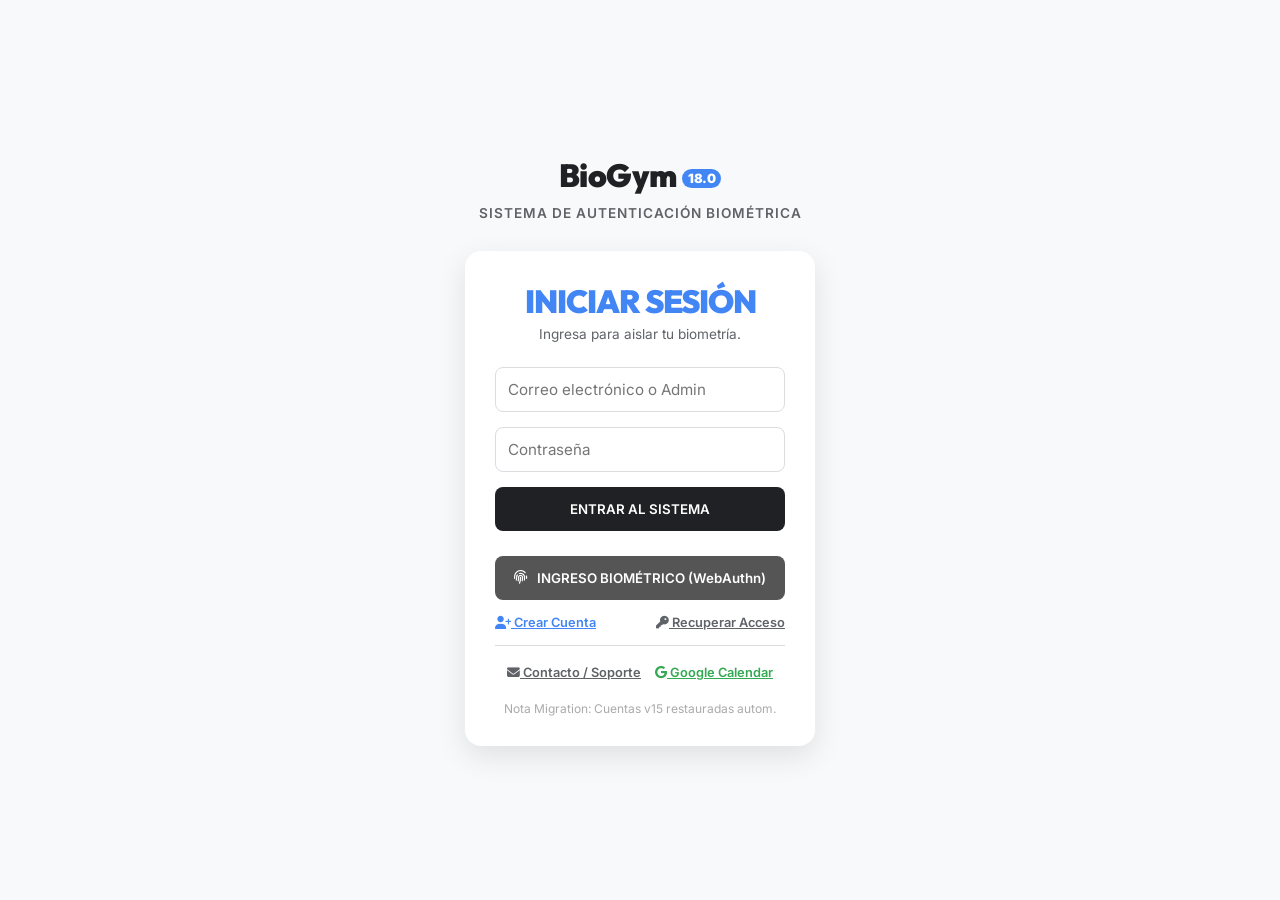
==== commit 2fb6daa6: "Restore full working v20 with all features" ====
--- a/index.html
+++ b/index.html
@@ -165,26 +165,10 @@
                 <div id="sync-label" class="sync-status"><i class="fas fa-cloud"></i></div>
             </div>
             <div class="header-tools">
-                <button class="icon-btn" onclick="toggleDarkMode()"><i class="fas fa-moon"></i></button>
+                <button class="icon-btn" onclick="openGuideModal()"><i class="fas fa-question-circle"></i></button>
                 <button class="icon-btn" onclick="openProfilePanel()"><i class="fas fa-user-circle"></i></button>
             </div>
         </header>
-
-        <!-- CÁPSULA DE ESTADO -->
-        <div class="status-capsule">
-            <div class="status-ring">
-                <span class="ring-val" id="capsule-water">0</span>
-                <span class="ring-label">💧 Agua</span>
-            </div>
-            <div class="status-ring">
-                <span class="ring-val" id="capsule-steps">0</span>
-                <span class="ring-label">👟 Pasos</span>
-            </div>
-            <div class="status-ring">
-                <span class="ring-val" id="capsule-mood">-</span>
-                <span class="ring-label">❤️ Estado</span>
-            </div>
-        </div>
         <div class="historical-nav" id="hist-nav-bar">
             <button onclick="changeDay(-1)"><i class="fas fa-arrow-left"></i></button>
             <div class="current-day-label" id="active-day-label">HOY</div>
@@ -414,7 +398,7 @@
                     </div>
                     <div style="font-size:0.75rem; color:#666; text-align:center; margin-bottom:15px;">Toca un día para
                         abrir su registro detallado de rutas y actividades.<br>Colores según estado emocional.</div>
-                    <div id="monthly-calendar-grid" class="g-calendar-grid" style="display:grid; grid-template-columns:repeat(7,1fr); gap:3px; margin-bottom:15px;"></div>
+                    <div id="monthly-calendar-grid" class="g-calendar-grid" style="margin-bottom:15px;"></div>
                     <div id="monthly-ai-report"
                         style="margin-top:20px; padding:15px; background:rgba(66,133,244,0.05); border-radius:12px; border:1px solid rgba(66,133,244,0.2); font-size:0.8rem; line-height:1.5;">
                     </div>
@@ -442,16 +426,13 @@
                 </section>
             </div>
         </main>
-
-        <!-- Botón Flotante -->
-        <button class="fab" onclick="openQuickAdd()">+</button>
-
-        <!-- Navegación Inferior -->
-        <nav class="bottom-nav">
-            <button class="nav-item active" onclick="showView('dash')"><i class="fas fa-home"></i><span>HOY</span></button>
-            <button class="nav-item" onclick="showView('monthly')"><i class="fas fa-calendar-alt"></i><span>MES</span></button>
-            <button class="nav-item" onclick="showView('stats')"><i class="fas fa-chart-line"></i><span>GRÁF</span></button>
-            <button class="nav-item" onclick="openProfilePanel()"><i class="fas fa-cog"></i><span>PERFIL</span></button>
+        <nav class="g-nav">
+            <button class="nav-item active" onclick="showView('dash')"><i
+                    class="fas fa-home"></i><span>DASH</span></button>
+            <button class="nav-item" onclick="showView('monthly')"><i
+                    class="fas fa-calendar-alt"></i><span>MES</span></button>
+            <button class="nav-item" onclick="showView('stats')"><i
+                    class="fas fa-chart-pie"></i><span>MÉTRICAS</span></button>
         </nav>
     </div>
 
--- a/style.css
+++ b/style.css
@@ -17,24 +17,6 @@
     --yellow: #FBBC04;
 }
 
-/* Capsula de Estado */
-.status-capsule {
-    position: sticky;
-    top: 0;
-    z-index: 100;
-    background: linear-gradient(135deg, #4285F4 0%, #1a73e8 100%);
-    color: white;
-    padding: 10px 15px;
-    display: flex;
-    justify-content: space-around;
-    align-items: center;
-    border-radius: 0 0 15px 15px;
-    box-shadow: 0 2px 10px rgba(66,133,244,0.3);
-}
-.status-ring { display: flex; flex-direction: column; align-items: center; text-align: center; }
-.ring-val { font-size: 1rem; font-weight: 900; }
-.ring-label { font-size: 0.55rem; opacity: 0.9; }
-
 @media (min-width: 768px) {
     .app-wrap { max-width: 480px; margin: 0 auto; }
     body { background: #e5e5e5; }
@@ -241,8 +223,7 @@
 .scroll-area {
     flex: 1;
     overflow-y: auto;
-    padding: 10px 15px 70px 15px;
-    margin-bottom: 55px;
+    padding: 10px 15px 80px 15px;
 }
 
 .view-content {
@@ -907,54 +888,4 @@
 @media (max-width: 380px) {
     .exercise-list { grid-template-columns: 1fr; }
     .measure-grid { grid-template-columns: 1fr; }
-}
-
-/* Dark mode */
-body.dark-mode { background: #121212; color: white; }
-body.dark-mode .card-box { background: #1e1e1e; color: white; }
-body.dark-mode .view-content { background: #121212; }
-body.dark-mode .bottom-nav { background: #1e1e1e; border-color: #333; }
-body.dark-mode .status-capsule { background: linear-gradient(135deg, #1a73e8 0%, #0d47a1 100%); }
-
-/* Nav inferior */
-.bottom-nav {
-    position: fixed;
-    bottom: 0;
-    left: 0;
-    right: 0;
-    height: 55px;
-    background: white;
-    display: flex;
-    justify-content: space-around;
-    align-items: center;
-    border-top: 1px solid var(--border);
-    box-shadow: 0 -2px 10px rgba(0,0,0,0.05);
-    z-index: 1000;
-}
-.bottom-nav .nav-item {
-    display: flex;
-    flex-direction: column;
-    align-items: center;
-    padding: 5px 10px;
-    border-radius: 8px;
-    font-size: 0.6rem;
-}
-.bottom-nav .nav-item i { font-size: 1.1rem; margin-bottom: 2px; }
-.bottom-nav .nav-item.active { background: var(--primary-light); color: var(--primary); }
-
-/* Boton flotante */
-.fab {
-    position: fixed;
-    bottom: 70px;
-    right: 15px;
-    width: 50px;
-    height: 50px;
-    border-radius: 50%;
-    background: var(--primary);
-    color: white;
-    font-size: 1.5rem;
-    border: none;
-    box-shadow: 0 4px 15px rgba(66,133,244,0.4);
-    cursor: pointer;
-    z-index: 999;
 }
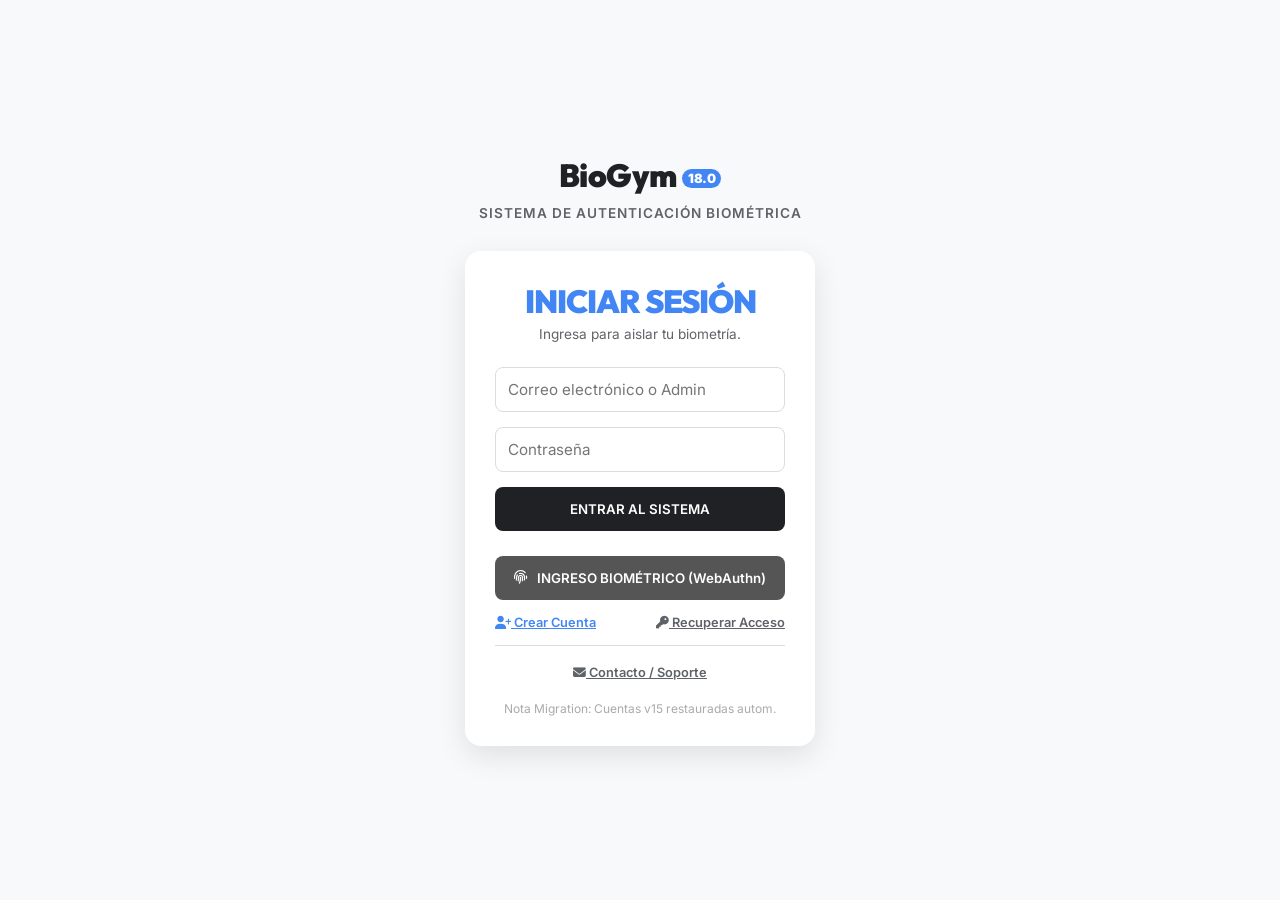
==== commit e0bcc3f1: "rollback" ====
--- a/index.html
+++ b/index.html
@@ -4,18 +4,18 @@
 <head>
     <meta charset="UTF-8">
     <meta name="viewport" content="width=device-width, initial-scale=1.0, maximum-scale=1.0, user-scalable=0">
-    <meta name="theme-color" content="#4285F4">
-    <meta name="apple-mobile-web-app-capable" content="yes">
-    <meta name="apple-mobile-web-app-status-bar-style" content="black-translucent">
-    <title>BioGym | ECOSYSTEM v20.0</title>
-    <link rel="manifest" href="manifest.json">
+    <title>BioGym | ECOSYSTEM v19.0</title>
     <link rel="stylesheet" href="style.css">
     <link
         href="https://fonts.googleapis.com/css2?family=Outfit:wght@300;600;900&family=Inter:wght@400;700;800&display=swap"
         rel="stylesheet">
     <link rel="stylesheet" href="https://cdnjs.cloudflare.com/ajax/libs/font-awesome/6.4.0/css/all.min.css">
     <script src="https://cdn.jsdelivr.net/npm/chart.js"></script>
-    
+    <link rel="stylesheet" href="https://unpkg.com/leaflet@1.9.4/dist/leaflet.css" />
+    <script src="https://unpkg.com/leaflet@1.9.4/dist/leaflet.js"></script>
+    <!-- Firebase v9 Compat SDK -->
+    <script src="https://www.gstatic.com/firebasejs/10.11.1/firebase-app-compat.js"></script>
+    <script src="https://www.gstatic.com/firebasejs/10.11.1/firebase-firestore-compat.js"></script>
 </head>
 
 <body class="light-mode">
@@ -33,23 +33,21 @@
             <input type="email" id="auth-email" placeholder="Correo electrónico o Admin">
             <input type="password" id="auth-pass" placeholder="Contraseña">
 
-            <button class="auth-btn" id="btn-login-action" onclick="doLogin()">ENTRAR AL SISTEMA</button>
+            <button class="auth-btn" id="btn-login-action" onclick="appLogin()">ENTRAR AL SISTEMA</button>
             <button class="auth-btn" id="btn-login-bio"
                 style="background:#555; display:flex; gap:10px; justify-content:center; align-items:center; margin-top:10px;"
-                onclick="doBiometric()"><i class="fas fa-fingerprint"></i> INGRESO BIOMÉTRICO
+                onclick="triggerBiometricLogin()"><i class="fas fa-fingerprint"></i> INGRESO BIOMÉTRICO
                 (WebAuthn)</button>
 
             <div style="display:flex; justify-content:space-between; margin-top:15px; font-size:0.85rem;">
-                <span class="auth-switch" onclick="toggleMode()"><i class="fas fa-user-plus"></i> Crear
+                <span class="auth-switch" onclick="toggleAuthMode()"><i class="fas fa-user-plus"></i> Crear
                     Cuenta</span>
-                <span class="auth-switch" style="color:var(--text-sec)" onclick="recoverAccount()"><i
+                <span class="auth-switch" style="color:var(--text-sec)" onclick="openRecoveryFlow()"><i
                         class="fas fa-key"></i> Recuperar Acceso</span>
             </div>
             <div style="margin-top:15px; padding-top:15px; border-top:1px solid var(--border); text-align:center;">
                 <span class="auth-switch" style="color:var(--text-sec); font-size:0.8rem;"
                     onclick="openContactModal()"><i class="fas fa-envelope"></i> Contacto / Soporte</span>
-                <span class="auth-switch" style="color:var(--green); font-size:0.8rem; margin-left:10px;"
-                    onclick="signInGoogle()"><i class="fab fa-google"></i> Google Calendar</span>
             </div>
             <div style="margin-top:20px; font-size:0.75rem; color:#aaa;">Nota Migration: Cuentas v15 restauradas autom.
             </div>
@@ -63,15 +61,13 @@
                 <div class="g-logo">BioGym <span class="v-pill" style="background:var(--red);">ADMIN</span></div>
             </div>
             <div class="header-tools">
-                <button class="g-btn-del" onclick="logout()">CERRAR SESIÓN</button>
+                <button class="g-btn-del" onclick="appLogout()">CERRAR SESIÓN</button>
             </div>
         </header>
         <main class="scroll-area" style="padding-top:20px;">
             <h2>Centro de Control Global</h2>
-            <p style="color:var(--text-sec); font-size:0.9rem;">Gestión completa de usuarios</p>
-            <button class="g-btn-main" onclick="adminAdd()" style="background:var(--green); margin:10px 0;">
-                <i class="fas fa-user-plus"></i> AGREGAR USUARIO
-            </button>
+            <p style="color:var(--text-sec); font-size:0.9rem;">Visor de usuarios registrados y gestión de matrices de
+                seguridad.</p>
 
             <!-- FIREBASE CONFIG PANEL -->
             <div
@@ -93,38 +89,15 @@
                         class="fas fa-cloud-upload-alt"></i> GUARDAR Y CONECTAR A FIRESTORE</button>
             </div>
 
-            <!-- STATS OVERVIEW -->
-            <div style="display:grid; grid-template-columns: repeat(3, 1fr); gap:10px; margin:20px 0;">
-                <div style="background:white; padding:15px; border-radius:12px; text-align:center; box-shadow:var(--shadow);">
-                    <div style="font-size:1.5rem; font-weight:900; color:var(--primary);" id="admin-total-users">0</div>
-                    <div style="font-size:0.7rem; color:var(--text-sec);">USUARIOS</div>
-                </div>
-                <div style="background:white; padding:15px; border-radius:12px; text-align:center; box-shadow:var(--shadow);">
-                    <div style="font-size:1.5rem; font-weight:900; color:var(--green);" id="admin-active-today">0</div>
-                    <div style="font-size:0.7rem; color:var(--text-sec);">HOY</div>
-                </div>
-                <div style="background:white; padding:15px; border-radius:12px; text-align:center; box-shadow:var(--shadow);">
-                    <div style="font-size:1.5rem; font-weight:900; color:#FF9800;" id="admin-total-steps">0</div>
-                    <div style="font-size:0.7rem; color:var(--text-sec);">PASOS HOY</div>
-                </div>
-            </div>
-
-            <!-- SEARCH & FILTER -->
-            <div style="margin:15px 0;">
-                <input type="text" id="admin-search" placeholder="Buscar usuario..." oninput="filterUsers()" style="width:100%; padding:12px; border:1px solid var(--border); border-radius:8px;">
-            </div>
-
             <table
                 style="width:100%; text-align:left; border-collapse:collapse; background:white; border-radius:12px; overflow:hidden; box-shadow:var(--shadow); margin-top:20px;">
                 <thead style="background:var(--primary); color:white;">
-<tr style="background:var(--primary); color:white;">
-                        <th style="padding:10px;">Usuario</th>
-                        <th style="padding:10px;">Último Login</th>
-                        <th style="padding:10px;">Peso</th>
-                        <th style="padding:10px;">Activo</th>
-                        <th style="padding:10px;">Editar</th>
-                        <th style="padding:10px;">Eliminar</th>
-                    </tr>
+                    <tr>
+                        <th style="padding:15px;">Usuario (Email)</th>
+                        <th style="padding:15px;">Último Acceso</th>
+                        <th style="padding:15px;">Mnemotécnico Activo</th>
+                        <th style="padding:15px;">Acciones de Seguridad</th>
+                    </tr>
                 </thead>
                 <tbody id="admin-user-list">
                     <!-- Filled by JS -->
@@ -161,8 +134,8 @@
     <div class="app-wrap" id="main-app" style="display:none;">
         <header class="g-header">
             <div class="g-header-left">
-                <div class="g-logo" onclick="openProfilePanel()" style="cursor:pointer;">BioGym <span class="v-pill">20.0</span></div>
-                <div id="sync-label" class="sync-status"><i class="fas fa-cloud"></i></div>
+                <div class="g-logo">BioGym <span class="v-pill">19.0</span></div>
+                <div id="sync-label" class="sync-status">Auto-Sync On</div>
             </div>
             <div class="header-tools">
                 <button class="icon-btn" onclick="openGuideModal()"><i class="fas fa-question-circle"></i></button>
@@ -278,18 +251,7 @@
                                 <div id="bar-sleep" class="bar"></div>
                             </div>
                         </div>
-                        <div class="sleep-quality-row">
-                            <span>Calidad Sueño:</span>
-                            <div class="quality-btns">
-                                <button onclick="saveSleepQuality(1)">1</button>
-                                <button onclick="saveSleepQuality(3)">3</button>
-                                <button onclick="saveSleepQuality(5)">5</button>
-                                <button onclick="saveSleepQuality(7)">7</button>
-                                <button onclick="saveSleepQuality(10)">10</button>
-                            </div>
-                        </div>
-                    </div>
-                    <textarea id="dream-input" placeholder="¿Qué soñaste? (opcional)" style="margin-top:10px; height:50px;" oninput="saveDream()"></textarea>
+                    </div>
                 </section>
                 <!-- HABITS -->
                 <section class="tile-card">
@@ -328,47 +290,6 @@
                                 oninput="saveDailyData()"></div>
                     </div>
                 </section>
-                <!-- PESO Y NUTRICION -->
-                <section class="tile-card" id="weight-section">
-                    <div class="tile-head"><span class="tile-label"><i class="fas fa-weight"></i> PESO & NUTRICIÓN</span></div>
-                    <div class="weight-input-row">
-                        <input type="number" id="weight-input" placeholder="Peso (kg)" step="0.1" onchange="saveWeight()">
-                        <button onclick="saveWeight()" class="g-btn-main" style="width:auto; padding:10px 20px;"><i class="fas fa-save"></i></button>
-                    </div>
-                    <div class="weight-chart-row"><canvas id="weight-chart" style="max-height:100px; width:100%;"></canvas></div>
-                    <div class="macros-row">
-                        <div class="macro-input"><label>Calorías</label><input type="number" id="cal-input" placeholder="0" onchange="saveMacros()"></div>
-                        <div class="macro-input"><label>Proteína (g)</label><input type="number" id="prot-input" placeholder="0" onchange="saveMacros()"></div>
-                        <div class="macro-input"><label>Carbs (g)</label><input type="number" id="carb-input" placeholder="0" onchange="saveMacros()"></div>
-                        <div class="macro-input"><label>Grasas (g)</label><input type="number" id="fat-input" placeholder="0" onchange="saveMacros()"></div>
-                    </div>
-                </section>
-                <!-- EJERCICIOS -->
-                <section class="tile-card">
-                    <div class="tile-head">
-                        <span class="tile-label"><i class="fas fa-dumbbell"></i> EJERCICIOS</span>
-                        <button class="add-btn" onclick="openExerciseModal()"><i class="fas fa-plus"></i></button>
-                    </div>
-                    <div id="exercise-list" class="exercise-list"></div>
-                </section>
-                <!-- MEDICIONES CORPORALES -->
-                <section class="tile-card">
-                    <div class="tile-head"><span class="tile-label"><i class="fas fa-ruler"></i> MEDICIONES</span></div>
-                    <div class="measure-grid">
-                        <div class="measure-item"><label>Cintura (cm)</label><input type="number" id="waist-input" onchange="saveMeasure('waist')"></div>
-                        <div class="measure-item"><label>Bíceps (cm)</label><input type="number" id="bicep-input" onchange="saveMeasure('bicep')"></div>
-                        <div class="measure-item"><label>Pecho (cm)</label><input type="number" id="chest-input" onchange="saveMeasure('chest')"></div>
-                        <div class="measure-item"><label>Pierna (cm)</label><input type="number" id="leg-input" onchange="saveMeasure('leg')"></div>
-                    </div>
-                    <button class="g-btn-main" onclick="showMeasureHistory()"><i class="fas fa-history"></i> VER HISTORIAL</button>
-                </section>
-                <!-- FOTOS DE PROGRESO -->
-                <section class="tile-card">
-                    <div class="tile-head"><span class="tile-label"><i class="fas fa-camera"></i> FOTOS PROGRESO</span></div>
-                    <div class="progress-photos-grid" id="progress-photos"></div>
-                    <input type="file" id="progress-photo-upload" accept="image/*" style="display:none;" onchange="uploadProgressPhoto()">
-                    <button class="g-btn-main" onclick="document.getElementById('progress-photo-upload').click()"><i class="fas fa-camera"></i> SUBIR FOTO</button>
-                </section>
                 <section class="tile-card">
                     <div class="tile-label">BITÁCORA COGNITIVA & IA</div>
                     <textarea id="welfare-notes"
@@ -466,7 +387,7 @@
             <input type="email" id="rec-email" placeholder="Usuario/Correo a recuperar">
             <textarea id="rec-code" placeholder="Pega tu frase de 12 palabras o tu Token único"
                 style="height:80px;"></textarea>
-            <button class="g-btn-main" onclick="recoverAccount()">RECUPERAR CUENTA</button>
+            <button class="g-btn-main" onclick="executeRecovery()">VALIDAR AUTENTICIDAD Y RESETEAR</button>
             <button class="g-btn-close" onclick="closeModal()">CANCELAR</button>
         </div>
     </div>
@@ -527,14 +448,6 @@
                 <button class="g-btn-main" style="background:var(--green); margin-top:5px; font-size:0.85rem;"
                     onclick="submitContactMessage()"><i class="fas fa-paper-plane"></i> ENVIAR</button>
             </div>
-            <div style="margin-top:15px; padding:15px; background:rgba(66,133,244,0.06); border-radius:12px; border:1px dashed var(--primary);">
-                <div style="font-size:0.75rem; font-weight:700; color:var(--text-sec); margin-bottom:8px;"><i class="fab fa-google"></i> GOOGLE CALENDAR</div>
-                <button class="g-btn-main" style="background:#4285F4; font-size:0.85rem;" onclick="signInGoogle()"><i class="fab fa-google"></i> CONECTAR</button>
-                <button class="g-btn-main" style="background:var(--primary); font-size:0.85rem; margin-top:5px;" onclick="syncToGoogleCalendar()"><i class="fas fa-sync"></i> SINCRONIZAR HOY</button>
-            </div>
-            <div style="margin-top:15px; padding:15px; background:rgba(234,67,53,0.06); border-radius:12px; border:1px dashed var(--red);">
-                <div style="font-size:0.75rem; font-weight:700; color:var(--text-sec); margin-bottom:8px;"><i class="fas fa-cloud-download-alt"></i> SINCRONIZAR ENTRE EQUIPOS</div>
-                <button class="g-btn-main" style="background:#000; font-size:0.85rem;" onclick="crossDeviceSync()"><i class="fas fa-sync"></i> TRAER DATOS DE LA NUBE</button>
 
             <div style="margin-top:20px; text-align:left; border-top:1px solid var(--border); padding-top:15px;">
                 <label
@@ -557,10 +470,6 @@
             </div>
 
             <button class="g-btn-close" onclick="closeModal()">GUARDAR Y CERRAR</button>
-            <button class="g-btn-main" style="background:#9C27B0; margin-top:5px;" onclick="startVoice()"><i class="fas fa-microphone"></i> COMANDOS DE VOZ</button>
-            <button class="g-btn-main" style="background:#FF9800; margin-top:5px;" onclick="exportData('json')">📥 Exportar JSON</button>
-            <button class="g-btn-main" style="background:#4CAF50; margin-top:5px;" onclick="exportData('csv')">📊 Exportar CSV</button>
-            <button class="g-btn-main" style="background:#607D8B; margin-top:5px;" onclick="toggleDarkMode()">🌙 Modo Oscuro</button>
             <button class="g-btn-del" style="background:#5F6368; color:white;" onclick="appLogout()">CERRAR
                 SESIÓN</button>
         </div>
--- a/style.css
+++ b/style.css
@@ -17,25 +17,6 @@
     --yellow: #FBBC04;
 }
 
-@media (min-width: 768px) {
-    .app-wrap { max-width: 480px; margin: 0 auto; }
-    body { background: #e5e5e5; }
-    #auth-screen { background: linear-gradient(135deg, #F8F9FA 0%, #E8F0FE 100%); }
-    .tile-card { padding: 20px; }
-    .tile-card:hover { transform: translateY(-2px); transition: 0.2s; }
-}
-
-@media (min-width: 1024px) {
-    .app-wrap { max-width: 420px; border-radius: 20px; margin: 20px auto; box-shadow: 0 20px 60px rgba(0,0,0,0.15); }
-    .tile-grid-2 { grid-template-columns: repeat(2, 1fr); }
-}
-
-@media (max-width: 380px) {
-    .app-wrap { width: 100%; }
-    .action-grid { grid-template-columns: repeat(2, 1fr); }
-    .tile-grid-2 { grid-template-columns: 1fr; }
-}
-
 * {
     box-sizing: border-box;
     margin: 0;
@@ -381,12 +362,6 @@
     font-size: 0.8rem;
     font-weight: 600;
 }
-
-.sleep-quality-row { display: flex; align-items: center; justify-content: space-between; margin-top: 10px; }
-.sleep-quality-row span { font-size: 0.75rem; color: var(--text-sec); }
-.quality-btns { display: flex; gap: 3px; }
-.quality-btns button { width: 26px; height: 26px; border-radius: 50%; border: 1px solid var(--border); background: var(--bg-color); font-size: 0.7rem; cursor: pointer; }
-.quality-btns button:hover { background: var(--primary-light); border-color: var(--primary); }
 
 .progress {
     flex: 1;
@@ -848,44 +823,4 @@
     100% {
         box-shadow: 0 0 0 0 rgba(66, 133, 244, 0);
     }
-}
-
-/* PESO Y NUTRICION */
-.weight-input-row { display: flex; gap: 10px; margin-bottom: 15px; }
-.weight-input-row input { flex: 1; padding: 10px; border: 1px solid var(--border); border-radius: 8px; }
-.weight-chart-row { margin: 15px 0; }
-.macros-row { display: grid; grid-template-columns: repeat(2, 1fr); gap: 10px; }
-.macro-input label { display: block; font-size: 0.7rem; color: var(--text-sec); margin-bottom: 3px; }
-.macro-input input { width: 100%; padding: 8px; border: 1px solid var(--border); border-radius: 6px; }
-
-/* EJERCICIOS */
-.exercise-list { display: grid; grid-template-columns: repeat(2, 1fr); gap: 8px; }
-.exercise-btn { background: var(--bg-color); border: 1px solid var(--border); border-radius: 10px; padding: 12px 8px; cursor: pointer; text-align: center; transition: 0.2s; }
-.exercise-btn i { font-size: 1.2rem; color: var(--primary); display: block; margin-bottom: 4px; }
-.exercise-btn span { font-size: 0.75rem; font-weight: 600; color: var(--text-main); display: block; }
-.exercise-btn small { font-size: 0.65rem; color: var(--text-sec); }
-.exercise-btn:hover { background: var(--primary-light); border-color: var(--primary); }
-.exercise-done { background: var(--green-light); padding: 8px 12px; border-radius: 8px; font-size: 0.8rem; margin-bottom: 5px; }
-.exercise-done i { color: var(--green); margin-right: 5px; }
-
-/* MEDICIONES */
-.measure-grid { display: grid; grid-template-columns: repeat(2, 1fr); gap: 10px; margin-bottom: 12px; }
-.measure-item label { display: block; font-size: 0.7rem; color: var(--text-sec); }
-.measure-item input { width: 100%; padding: 8px; border: 1px solid var(--border); border-radius: 6px; }
-
-/* FOTOS PROGRESO */
-.progress-photos-grid { display: grid; grid-template-columns: repeat(3, 1fr); gap: 5px; margin-bottom: 10px; }
-.progress-thumb { width: 100%; aspect-ratio: 1; object-fit: cover; border-radius: 8px; cursor: pointer; }
-
-/* RESPONSIVE MEJORAS */
-@media (min-width: 768px) {
-    .exercise-list { grid-template-columns: repeat(4, 1fr); }
-    .macros-row { grid-template-columns: repeat(4, 1fr); }
-    .measure-grid { grid-template-columns: repeat(4, 1fr); }
-    .progress-photos-grid { grid-template-columns: repeat(6, 1fr); }
-}
-
-@media (max-width: 380px) {
-    .exercise-list { grid-template-columns: 1fr; }
-    .measure-grid { grid-template-columns: 1fr; }
 }
